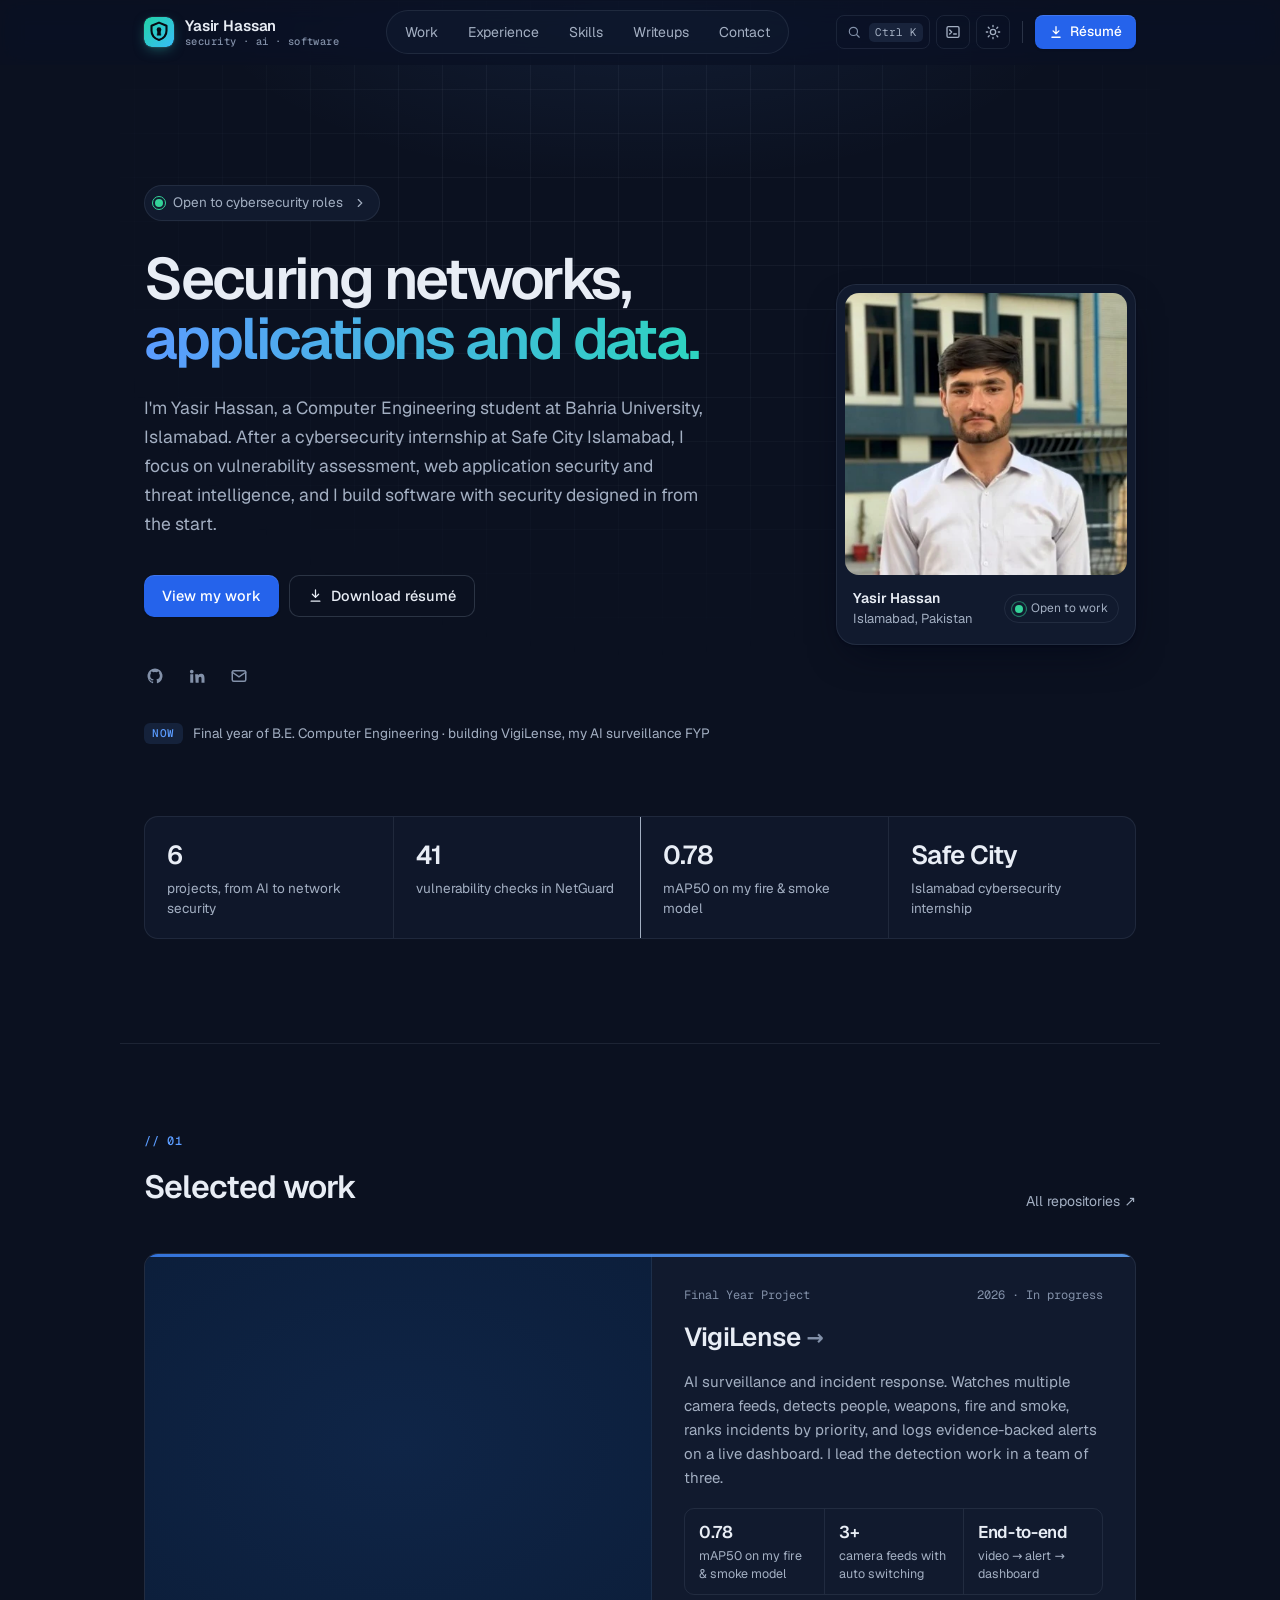
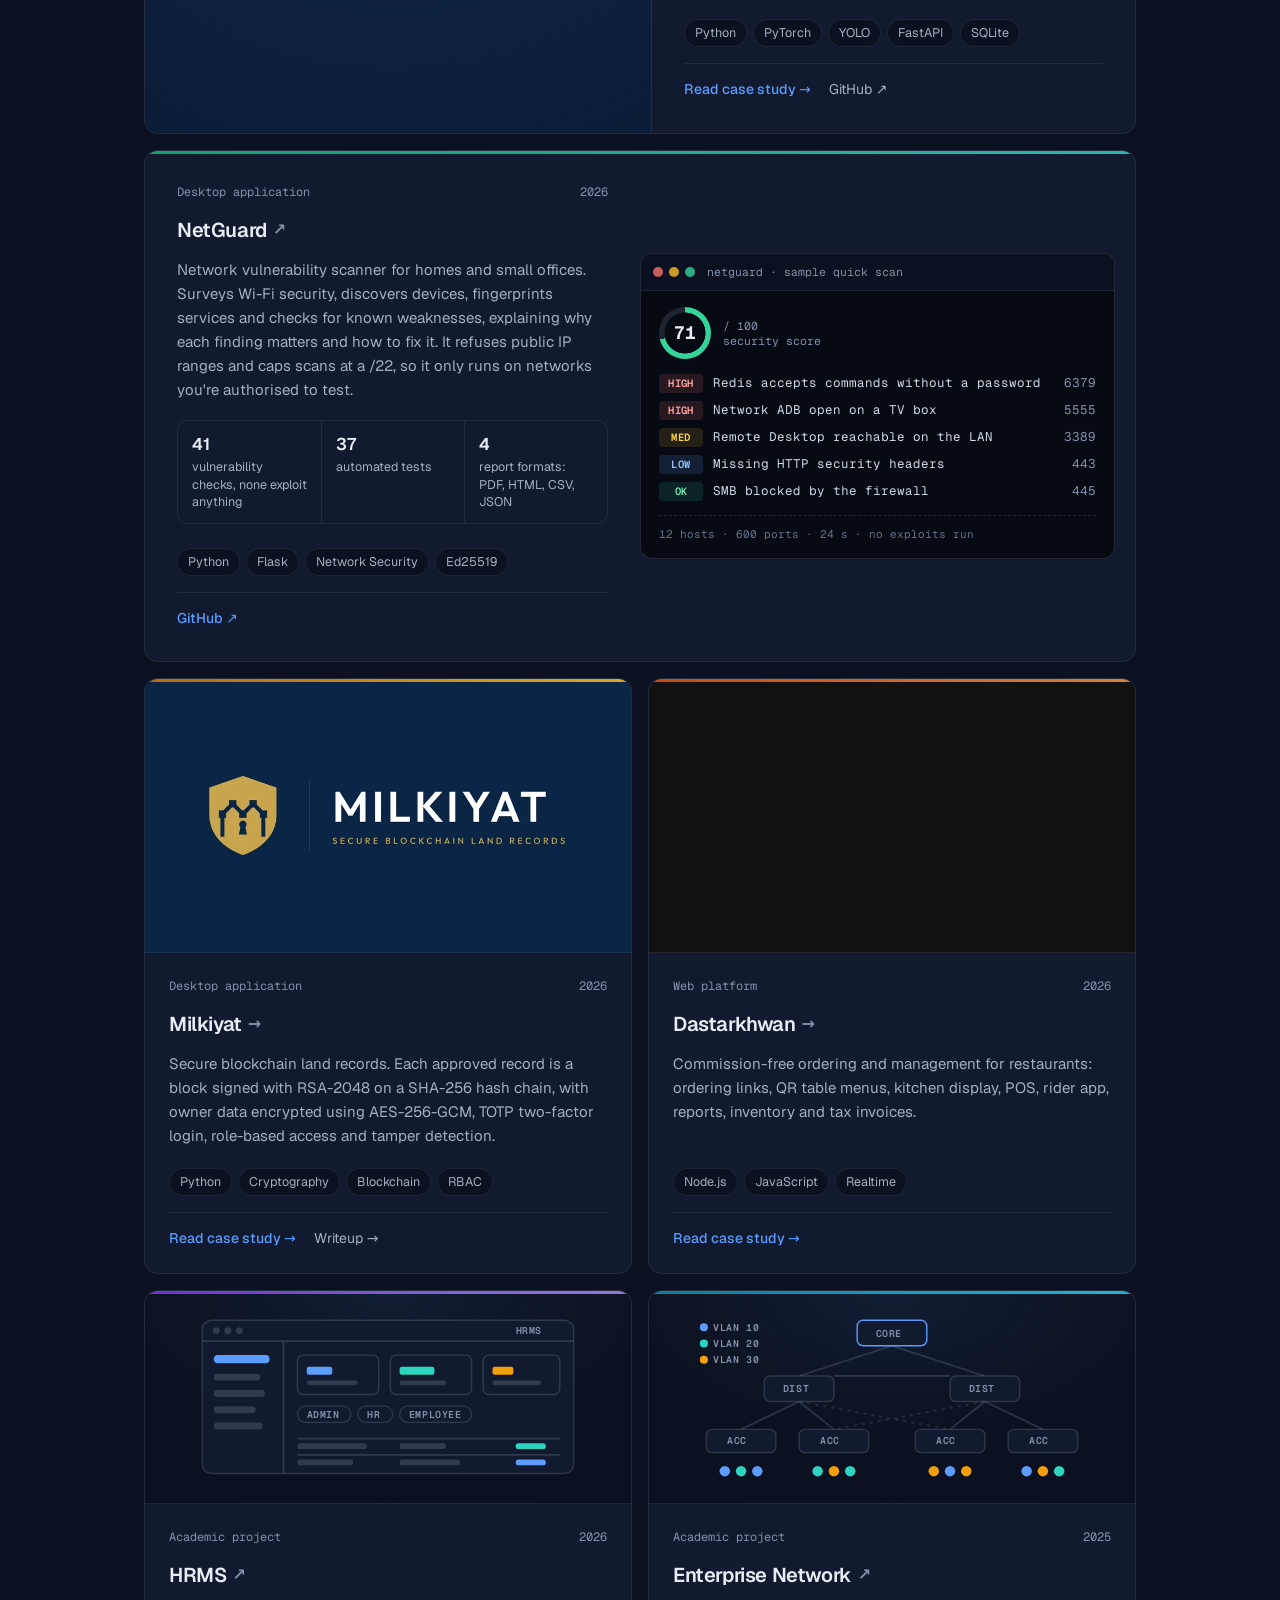
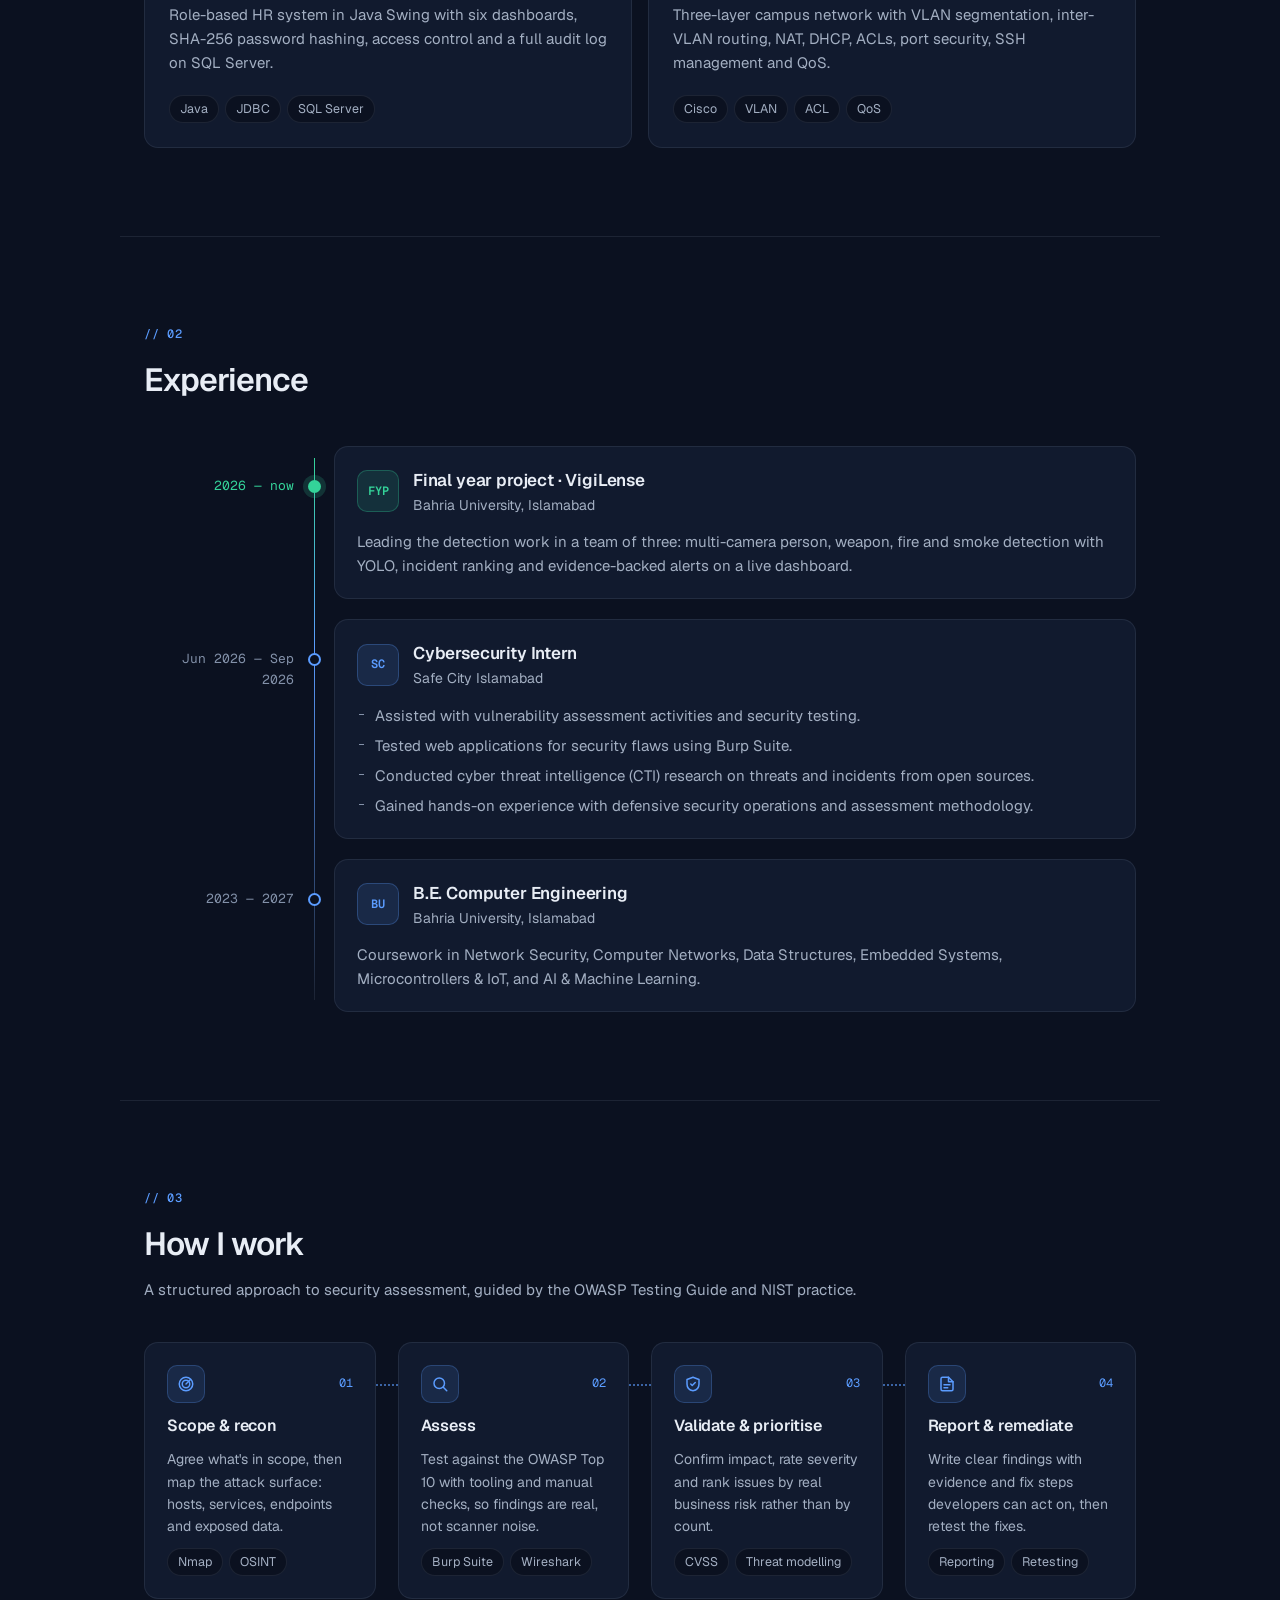
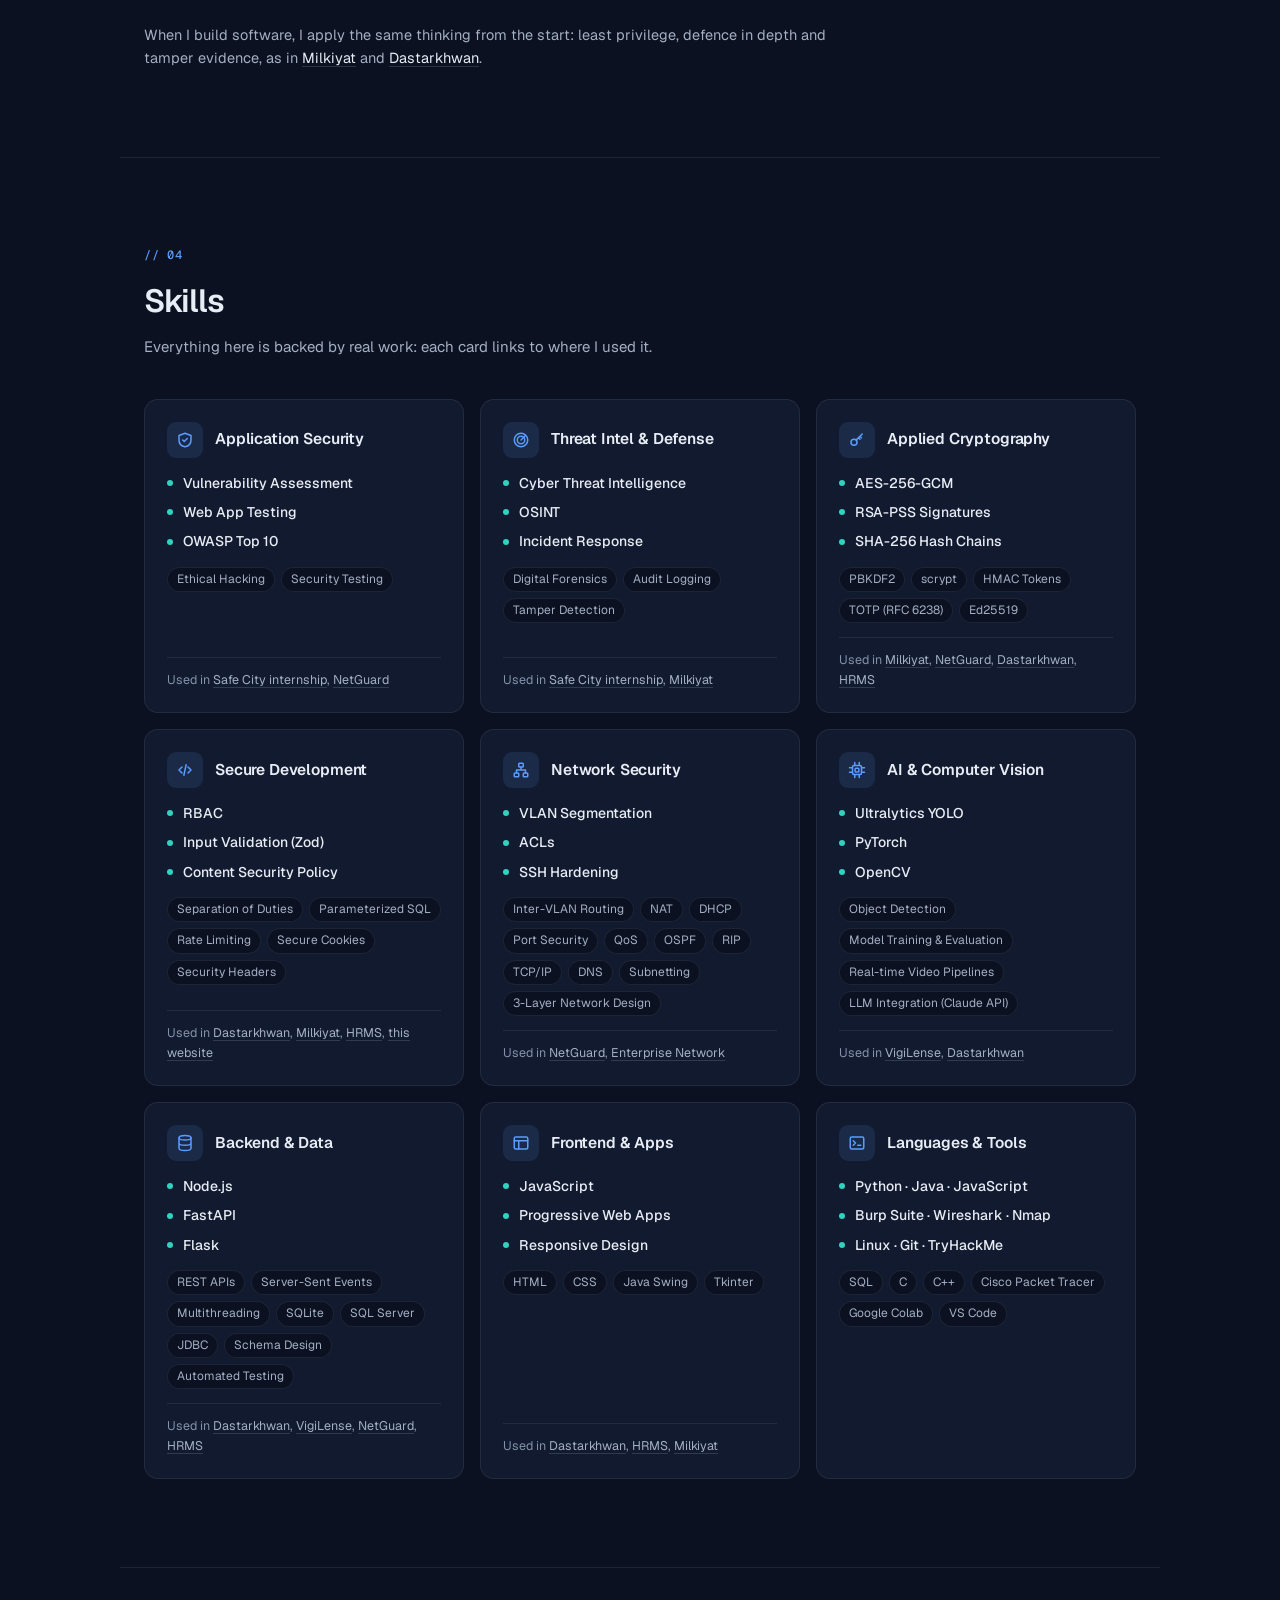
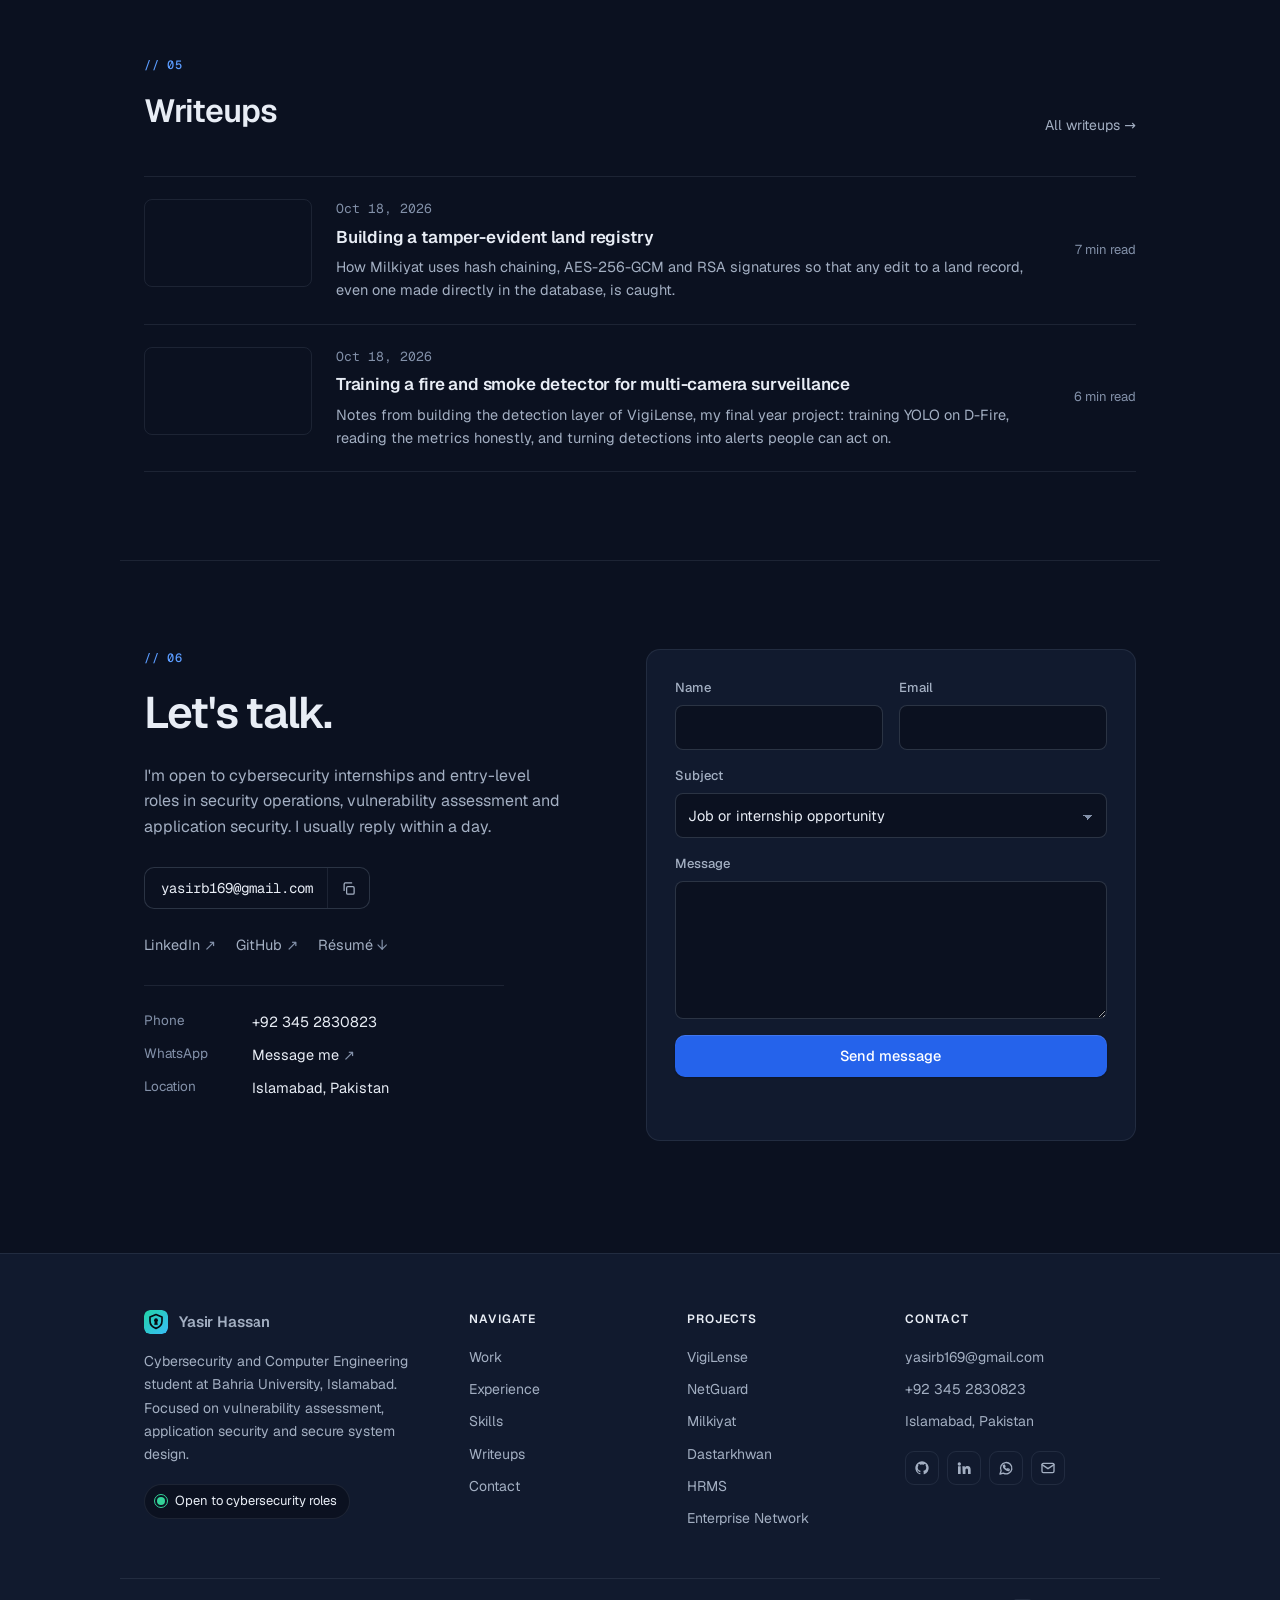
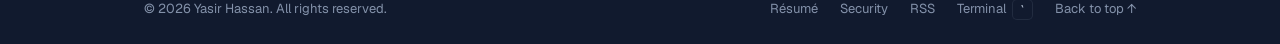
==== index.html @ d6ef5f7e "Redesign the header: brand tagline, pill navigation, grouped actions Two-line brand with a security " ====
<!doctype html>
<html lang="en">
<head>
<meta charset="utf-8">
<meta name="viewport" content="width=device-width, initial-scale=1">
<meta http-equiv="Content-Security-Policy" content="default-src 'self'; script-src 'self' https://gc.zgo.at; style-src 'self'; font-src 'self'; img-src 'self' data: https://*.goatcounter.com; connect-src 'self' https://formspree.io https://*.goatcounter.com; base-uri 'self'; form-action 'self' https://formspree.io; object-src 'none'">
<meta name="referrer" content="strict-origin-when-cross-origin">
<title>Yasir Hassan · Cybersecurity</title>
<meta name="description" content="Yasir Hassan, Computer Engineering student at Bahria University and former Cybersecurity Intern at Safe City Islamabad. Vulnerability assessment, web application security, threat intelligence and network security.">
<meta name="author" content="Yasir Hassan">
<meta name="theme-color" content="#0b1120">
<meta name="color-scheme" content="dark light">
<link rel="canonical" href="https://yasirhassan.tech/">
<meta property="og:type" content="website">
<meta property="og:url" content="https://yasirhassan.tech/">
<meta property="og:site_name" content="Yasir Hassan">
<meta property="og:title" content="Yasir Hassan · Cybersecurity">
<meta property="og:description" content="Computer Engineering student and former Cybersecurity Intern at Safe City Islamabad. Vulnerability assessment, web app security, threat intelligence and network security.">
<meta property="og:image" content="https://yasirhassan.tech/assets/og-image.png">
<meta property="og:image:width" content="1200">
<meta property="og:image:height" content="630">
<meta property="og:image:alt" content="Yasir Hassan, cybersecurity portfolio">
<meta name="twitter:card" content="summary_large_image">
<meta name="twitter:image" content="https://yasirhassan.tech/assets/og-image.png">
<link rel="icon" href="assets/favicon.svg" type="image/svg+xml">
<link rel="icon" href="assets/favicon-48.png" sizes="48x48" type="image/png">
<link rel="apple-touch-icon" href="assets/apple-touch-icon.png">
<link rel="manifest" href="site.webmanifest">
<script src="js/theme.js"></script>
<script src="js/analytics.js" defer></script>
<link rel="alternate" type="application/rss+xml" title="Yasir Hassan · Writeups" href="writeups/feed.xml">
<script type="application/ld+json">
{
  "@context": "https://schema.org",
  "@type": "Person",
  "name": "Yasir Hassan",
  "url": "https://yasirhassan.tech/",
  "image": "https://yasirhassan.tech/assets/yasir-hassan.jpg",
  "jobTitle": "Cybersecurity Student",
  "alumniOf": { "@type": "CollegeOrUniversity", "name": "Bahria University Islamabad" },
  "address": { "@type": "PostalAddress", "addressLocality": "Islamabad", "addressCountry": "PK" },
  "email": "mailto:yasirb169@gmail.com",
  "telephone": "+92-345-2830823",
  "sameAs": ["https://github.com/yasirhassan-sec", "https://www.linkedin.com/in/yasir-hassan-"],
  "knowsAbout": ["Vulnerability Assessment", "Web Application Security", "Cyber Threat Intelligence", "Network Security"]
}
</script>
<link rel="preload" href="assets/fonts/geist-latin.woff2" as="font" type="font/woff2" crossorigin>
<link rel="stylesheet" href="css/fonts.css">
<link rel="preload" href="assets/yasir-hassan.webp" as="image" type="image/webp" fetchpriority="high">
<link rel="stylesheet" href="css/style.css?v=20261021e">
<link rel="stylesheet" href="css/post.css?v=20261021e">
</head>
<body>
<a class="skip" href="#main">Skip to content</a>

<header class="header">
  <nav class="container nav" aria-label="Main">
    <a href="#main" class="brand" aria-label="Yasir Hassan, home">
      <img src="assets/favicon.svg" alt="" width="24" height="24">
      <span class="brand-text"><span class="brand-name">Yasir Hassan</span><span class="brand-tag">security · ai · software</span></span>
    </a>
    <div class="nav-links" id="navLinks">
      <a href="#work">Work</a>
      <a href="#experience">Experience</a>
      <a href="#skills">Skills</a>
      <a href="#writeups">Writeups</a>
      <a href="#contact">Contact</a>
    </div>
    <div class="nav-actions">
      <button class="kbd-btn" data-open-palette>
        <span class="sr-only">Search or open command menu</span>
        <svg width="14" height="14" viewBox="0 0 24 24" fill="none" stroke="currentColor" stroke-width="2" stroke-linecap="round"><circle cx="11" cy="11" r="7"/><path d="m21 21-4.3-4.3"/></svg>
        <kbd id="kbdHint">Ctrl K</kbd>
      </button>
      <button class="icon-btn" data-open-terminal aria-label="Open terminal" title="Terminal (`)">
        <svg width="16" height="16" viewBox="0 0 24 24" fill="none" stroke="currentColor" stroke-width="2" stroke-linecap="round" stroke-linejoin="round"><rect x="3" y="4" width="18" height="16" rx="2"/><path d="m7 9 3 3-3 3M13 15h4"/></svg>
      </button>
      <button class="icon-btn" id="themeBtn" aria-label="Toggle theme">
        <svg class="i-sun" width="16" height="16" viewBox="0 0 24 24" fill="none" stroke="currentColor" stroke-width="2" stroke-linecap="round"><circle cx="12" cy="12" r="4"/><path d="M12 2v2M12 20v2M4.9 4.9l1.4 1.4M17.7 17.7l1.4 1.4M2 12h2M20 12h2M4.9 19.1l1.4-1.4M17.7 6.3l1.4-1.4"/></svg>
        <svg class="i-moon" width="16" height="16" viewBox="0 0 24 24" fill="none" stroke="currentColor" stroke-width="2" stroke-linecap="round"><path d="M21 12.8A9 9 0 1 1 11.2 3a7 7 0 0 0 9.8 9.8z"/></svg>
      </button>
      <span class="nav-divider hide-sm" aria-hidden="true"></span>
      <a class="btn btn-sm btn-light hide-sm" href="assets/Yasir_Hassan_Resume.pdf" id="resumeLink" download><svg width="14" height="14" viewBox="0 0 24 24" fill="none" stroke="currentColor" stroke-width="2.2" stroke-linecap="round" stroke-linejoin="round" aria-hidden="true"><path d="M12 3v12m-5-5 5 5 5-5M5 21h14"/></svg>Résumé</a>
      <button class="icon-btn menu-btn" id="menuBtn" aria-label="Open menu" aria-expanded="false" aria-controls="navLinks">
        <svg width="16" height="16" viewBox="0 0 24 24" fill="none" stroke="currentColor" stroke-width="2" stroke-linecap="round"><path d="M4 7h16M4 12h16M4 17h16"/></svg>
      </button>
    </div>
  </nav>
</header>

<main id="main">

  <!-- Hero -->
  <section class="hero container">
   <div class="hero-grid">
    <div class="hero-text">
    <a class="pill" href="#contact">
      <span class="pulse" aria-hidden="true"></span>
      Open to cybersecurity roles
      <svg width="14" height="14" viewBox="0 0 24 24" fill="none" stroke="currentColor" stroke-width="2" stroke-linecap="round"><path d="m9 18 6-6-6-6"/></svg>
    </a>
    <h1>Securing networks,<br><span class="dim">applications and data.</span></h1>
    <p class="hero-sub">I'm Yasir Hassan, a Computer Engineering student at Bahria University, Islamabad. After a cybersecurity internship at Safe City Islamabad, I focus on vulnerability assessment, web application security and threat intelligence, and I build software with security designed in from the start.</p>
    <div class="hero-cta">
      <a href="#work" class="btn btn-light">View my work</a>
      <a href="assets/Yasir_Hassan_Resume.pdf" class="btn btn-outline" download>
        <svg width="15" height="15" viewBox="0 0 24 24" fill="none" stroke="currentColor" stroke-width="2" stroke-linecap="round" stroke-linejoin="round"><path d="M12 3v12m-5-5 5 5 5-5M5 21h14"/></svg>
        Download résumé
      </a>
    </div>
    <ul class="socials" aria-label="Profiles">
      <li><a href="https://github.com/yasirhassan-sec" target="_blank" rel="noopener" aria-label="GitHub"><svg width="18" height="18" viewBox="0 0 24 24" fill="currentColor"><path d="M12 2a10 10 0 0 0-3.2 19.5c.5.1.7-.2.7-.5v-1.7c-2.8.6-3.4-1.3-3.4-1.3-.5-1.2-1.1-1.5-1.1-1.5-.9-.6.1-.6.1-.6 1 .1 1.5 1 1.5 1 .9 1.6 2.4 1.1 3 .9.1-.7.4-1.1.6-1.4-2.2-.3-4.6-1.1-4.6-5 0-1.1.4-2 1-2.7-.1-.3-.4-1.3.1-2.7 0 0 .8-.3 2.8 1a9.6 9.6 0 0 1 5 0c1.9-1.3 2.8-1 2.8-1 .5 1.4.2 2.4.1 2.7.6.7 1 1.6 1 2.7 0 3.9-2.3 4.7-4.6 5 .4.3.7.9.7 1.9V21c0 .3.2.6.7.5A10 10 0 0 0 12 2z"/></svg></a></li>
      <li><a href="https://www.linkedin.com/in/yasir-hassan-" target="_blank" rel="noopener" aria-label="LinkedIn"><svg width="18" height="18" viewBox="0 0 24 24" fill="currentColor"><path d="M4.98 3.5a2.5 2.5 0 1 1 0 5 2.5 2.5 0 0 1 0-5zM3 9.5h4V21H3zM9.5 9.5h3.8v1.6h.1c.5-1 1.8-2 3.8-2 4 0 4.8 2.6 4.8 6V21h-4v-5.2c0-1.3 0-2.9-1.8-2.9s-2 1.4-2 2.8V21h-4z"/></svg></a></li>
      <li><a href="mailto:yasirb169@gmail.com" aria-label="Email"><svg width="18" height="18" viewBox="0 0 24 24" fill="none" stroke="currentColor" stroke-width="2" stroke-linecap="round"><rect x="3" y="5" width="18" height="14" rx="2"/><path d="m3 7 9 6 9-6"/></svg></a></li>
    </ul>
    <p class="now"><span class="now-tag">Now</span>Final year of B.E. Computer Engineering · building VigiLense, my AI surveillance FYP</p>
    </div>
    <figure class="portrait">
      <picture>
        <source srcset="assets/yasir-hassan.webp" type="image/webp">
        <img src="assets/yasir-hassan.jpg" alt="Portrait of Yasir Hassan" width="400" height="400" fetchpriority="high">
      </picture>
      <figcaption>
        <span><b>Yasir Hassan</b>Islamabad, Pakistan</span>
        <span class="open"><span class="pulse" aria-hidden="true"></span>Open to work</span>
      </figcaption>
    </figure>
   </div>
    <ul class="highlights" aria-label="Highlights">
      <li><b>6</b>projects, from AI to network security</li>
      <li><b>41</b>vulnerability checks in NetGuard</li>
      <li><b>0.78</b>mAP50 on my fire &amp; smoke model</li>
      <li><b>Safe City</b>Islamabad cybersecurity internship</li>
    </ul>
  </section>

  <!-- Work -->
  <section id="work" class="section container">
    <div class="section-head">
      <h2>Selected work</h2>
      <a class="text-link" href="https://github.com/yasirhassan-sec" target="_blank" rel="noopener">All repositories ↗</a>
    </div>

    <div class="work-grid">
      <article class="card card-feature acc-vigilense">
        <a class="card-media media-navy" href="projects/vigilense/" tabindex="-1" aria-hidden="true">
          <img src="assets/vigilense-logo-dark-1200.webp" alt="" width="1200" height="330" loading="lazy" decoding="async">
        </a>
        <div class="card-body">
          <div class="card-meta"><span>Final Year Project</span><span>2026 · In progress</span></div>
          <h3><a href="projects/vigilense/">VigiLense <span class="arrow">→</span></a></h3>
          <p>AI surveillance and incident response. Watches multiple camera feeds, detects people, weapons, fire and smoke, ranks incidents by priority, and logs evidence-backed alerts on a live dashboard. I lead the detection work in a team of three.</p>
          <ul class="facts">
            <li><b>0.78</b> mAP50 on my fire &amp; smoke model</li>
            <li><b>3+</b> camera feeds with auto switching</li>
            <li><b>End-to-end</b> video → alert → dashboard</li>
          </ul>
          <ul class="tags"><li>Python</li><li>PyTorch</li><li>YOLO</li><li>FastAPI</li><li>SQLite</li></ul>
          <div class="card-links"><a href="projects/vigilense/">Read case study →</a><a href="https://github.com/yasirhassan-sec/vigilense" target="_blank" rel="noopener">GitHub ↗</a></div>
        </div>
      </article>

      <article class="card card-wide card-split acc-netguard">
        <div class="card-body">
          <div class="card-meta"><span>Desktop application</span><span>2026</span></div>
          <h3><a href="https://github.com/yasirhassan-sec/netguard" target="_blank" rel="noopener">NetGuard <span class="arrow">↗</span></a></h3>
          <p>Network vulnerability scanner for homes and small offices. Surveys Wi-Fi security, discovers devices, fingerprints services and checks for known weaknesses, explaining why each finding matters and how to fix it. It refuses public IP ranges and caps scans at a /22, so it only runs on networks you're authorised to test.</p>
          <ul class="facts">
            <li><b>41</b> vulnerability checks, none exploit anything</li>
            <li><b>37</b> automated tests</li>
            <li><b>4</b> report formats: PDF, HTML, CSV, JSON</li>
          </ul>
          <ul class="tags"><li>Python</li><li>Flask</li><li>Network Security</li><li>Ed25519</li></ul>
          <div class="card-links"><a href="https://github.com/yasirhassan-sec/netguard" target="_blank" rel="noopener">GitHub ↗</a></div>
        </div>
        <div class="scan" aria-hidden="true">
          <div class="scan-bar"><span class="term-dots"><i></i><i></i><i></i></span><span>netguard · sample quick scan</span></div>
          <div class="scan-body">
            <div class="scan-score"><b>71</b><span>/ 100<br>security score</span></div>
            <ul class="scan-list">
              <li><span class="sev sev-high">High</span>Redis accepts commands without a password<code>6379</code></li>
              <li><span class="sev sev-high">High</span>Network ADB open on a TV box<code>5555</code></li>
              <li><span class="sev sev-med">Med</span>Remote Desktop reachable on the LAN<code>3389</code></li>
              <li><span class="sev sev-low">Low</span>Missing HTTP security headers<code>443</code></li>
              <li><span class="sev sev-ok">OK</span>SMB blocked by the firewall<code>445</code></li>
            </ul>
            <div class="scan-foot">12 hosts · 600 ports · 24 s · no exploits run</div>
          </div>
        </div>
      </article>

      <article class="card acc-milkiyat">
        <a class="card-media media-milkiyat" href="projects/milkiyat/" tabindex="-1" aria-hidden="true">
          <img src="assets/milkiyat-logo.webp" srcset="assets/milkiyat-logo-720.webp 720w, assets/milkiyat-logo.webp 1400w" sizes="(max-width: 720px) 90vw, 420px" alt="" width="1400" height="374" loading="lazy" decoding="async">
        </a>
        <div class="card-body">
          <div class="card-meta"><span>Desktop application</span><span>2026</span></div>
          <h3><a href="projects/milkiyat/">Milkiyat <span class="arrow">→</span></a></h3>
          <p>Secure blockchain land records. Each approved record is a block signed with RSA-2048 on a SHA-256 hash chain, with owner data encrypted using AES-256-GCM, TOTP two-factor login, role-based access and tamper detection.</p>
          <ul class="tags"><li>Python</li><li>Cryptography</li><li>Blockchain</li><li>RBAC</li></ul>
          <div class="card-links"><a href="projects/milkiyat/">Read case study →</a><a href="writeups/tamper-evident-land-registry/">Writeup →</a></div>
        </div>
      </article>

      <article class="card acc-dastarkhwan">
        <a class="card-media media-shot" href="projects/dastarkhwan/" tabindex="-1" aria-hidden="true">
          <img src="assets/dastarkhwan-dashboard.webp" srcset="assets/dastarkhwan-dashboard-720.webp 720w, assets/dastarkhwan-dashboard.webp 1400w" sizes="(max-width: 720px) 100vw, 500px" alt="" width="1400" height="875" loading="lazy" decoding="async">
        </a>
        <div class="card-body">
          <div class="card-meta"><span>Web platform</span><span>2026</span></div>
          <h3><a href="projects/dastarkhwan/">Dastarkhwan <span class="arrow">→</span></a></h3>
          <p>Commission-free ordering and management for restaurants: ordering links, QR table menus, kitchen display, POS, rider app, reports, inventory and tax invoices.</p>
          <ul class="tags"><li>Node.js</li><li>JavaScript</li><li>Realtime</li></ul>
          <div class="card-links"><a href="projects/dastarkhwan/">Read case study →</a></div>
        </div>
      </article>

      <article class="card card-compact acc-hrms">
        <div class="card-media media-diagram" aria-hidden="true">
          <svg viewBox="0 0 360 160">
            <rect class="dg-node" x="20" y="14" width="320" height="132" rx="8"/>
            <path class="dg-line" d="M20 32h320M90 32v114"/>
            <circle class="dg-dot" cx="32" cy="23" r="3"/><circle class="dg-dot" cx="42" cy="23" r="3"/><circle class="dg-dot" cx="52" cy="23" r="3"/>
            <text class="dg-text" x="290" y="26">HRMS</text>
            <rect class="dg-a" x="30" y="44" width="48" height="7" rx="3.5"/>
            <rect class="dg-bar" x="30" y="60" width="40" height="6" rx="3"/><rect class="dg-bar" x="30" y="74" width="44" height="6" rx="3"/>
            <rect class="dg-bar" x="30" y="88" width="36" height="6" rx="3"/><rect class="dg-bar" x="30" y="102" width="42" height="6" rx="3"/>
            <rect class="dg-node" x="102" y="44" width="70" height="34" rx="5"/><rect class="dg-node" x="182" y="44" width="70" height="34" rx="5"/><rect class="dg-node" x="262" y="44" width="66" height="34" rx="5"/>
            <rect class="dg-a" x="110" y="54" width="22" height="7" rx="2"/><rect class="dg-b" x="190" y="54" width="30" height="7" rx="2"/><rect class="dg-c" x="270" y="54" width="18" height="7" rx="2"/>
            <rect class="dg-bar" x="110" y="66" width="44" height="4" rx="2"/><rect class="dg-bar" x="190" y="66" width="40" height="4" rx="2"/><rect class="dg-bar" x="270" y="66" width="42" height="4" rx="2"/>
            <rect class="dg-pill" x="102" y="88" width="46" height="14" rx="7"/><text class="dg-text" x="110" y="98">ADMIN</text>
            <rect class="dg-pill" x="154" y="88" width="30" height="14" rx="7"/><text class="dg-text" x="162" y="98">HR</text>
            <rect class="dg-pill" x="190" y="88" width="62" height="14" rx="7"/><text class="dg-text" x="198" y="98">EMPLOYEE</text>
            <path class="dg-line" d="M102 116h226M102 130h226"/>
            <rect class="dg-bar" x="102" y="120" width="60" height="5" rx="2.5"/><rect class="dg-bar" x="190" y="120" width="40" height="5" rx="2.5"/><rect class="dg-b" x="290" y="120" width="26" height="5" rx="2.5"/>
            <rect class="dg-bar" x="102" y="134" width="48" height="5" rx="2.5"/><rect class="dg-bar" x="190" y="134" width="52" height="5" rx="2.5"/><rect class="dg-a" x="290" y="134" width="26" height="5" rx="2.5"/>
          </svg>
        </div>
        <div class="card-body">
          <div class="card-meta"><span>Academic project</span><span>2026</span></div>
          <h3><a href="https://github.com/yasirhassan-sec/HRMS-Java-JDBC" target="_blank" rel="noopener">HRMS <span class="arrow">↗</span></a></h3>
          <p>Role-based HR system in Java Swing with six dashboards, SHA-256 password hashing, access control and a full audit log on SQL Server.</p>
          <ul class="tags"><li>Java</li><li>JDBC</li><li>SQL Server</li></ul>
        </div>
      </article>

      <article class="card card-compact acc-network">
        <div class="card-media media-diagram" aria-hidden="true">
          <svg viewBox="0 0 360 160">
            <path class="dg-line" d="M180 36 100 62M180 36l80 26M100 84 50 108M100 84l30 24M260 84l-30 24M260 84l50 24M130 62h100"/>
            <path class="dg-line dg-dash" d="M100 84l130 24M260 84l-130 24"/>
            <rect class="dg-node dg-core" x="150" y="14" width="60" height="22" rx="5"/><text class="dg-text" x="166" y="28">CORE</text>
            <rect class="dg-node" x="70" y="62" width="60" height="22" rx="5"/><text class="dg-text" x="86" y="76">DIST</text>
            <rect class="dg-node" x="230" y="62" width="60" height="22" rx="5"/><text class="dg-text" x="246" y="76">DIST</text>
            <rect class="dg-node" x="20" y="108" width="60" height="20" rx="5"/><text class="dg-text" x="38" y="121">ACC</text>
            <rect class="dg-node" x="100" y="108" width="60" height="20" rx="5"/><text class="dg-text" x="118" y="121">ACC</text>
            <rect class="dg-node" x="200" y="108" width="60" height="20" rx="5"/><text class="dg-text" x="218" y="121">ACC</text>
            <rect class="dg-node" x="280" y="108" width="60" height="20" rx="5"/><text class="dg-text" x="298" y="121">ACC</text>
            <circle class="dg-a" cx="36" cy="144" r="4.5"/><circle class="dg-b" cx="50" cy="144" r="4.5"/><circle class="dg-a" cx="64" cy="144" r="4.5"/>
            <circle class="dg-b" cx="116" cy="144" r="4.5"/><circle class="dg-c" cx="130" cy="144" r="4.5"/><circle class="dg-b" cx="144" cy="144" r="4.5"/>
            <circle class="dg-c" cx="216" cy="144" r="4.5"/><circle class="dg-a" cx="230" cy="144" r="4.5"/><circle class="dg-c" cx="244" cy="144" r="4.5"/>
            <circle class="dg-a" cx="296" cy="144" r="4.5"/><circle class="dg-c" cx="310" cy="144" r="4.5"/><circle class="dg-b" cx="324" cy="144" r="4.5"/>
            <circle class="dg-a" cx="18" cy="20" r="3.5"/><text class="dg-text" x="26" y="23">VLAN 10</text>
            <circle class="dg-b" cx="18" cy="34" r="3.5"/><text class="dg-text" x="26" y="37">VLAN 20</text>
            <circle class="dg-c" cx="18" cy="48" r="3.5"/><text class="dg-text" x="26" y="51">VLAN 30</text>
          </svg>
        </div>
        <div class="card-body">
          <div class="card-meta"><span>Academic project</span><span>2025</span></div>
          <h3><a href="https://github.com/yasirhassan-sec/Enterprise-Network-Simulation-Cisco-Packet-Tracer-" target="_blank" rel="noopener">Enterprise Network <span class="arrow">↗</span></a></h3>
          <p>Three-layer campus network with VLAN segmentation, inter-VLAN routing, NAT, DHCP, ACLs, port security, SSH management and QoS.</p>
          <ul class="tags"><li>Cisco</li><li>VLAN</li><li>ACL</li><li>QoS</li></ul>
        </div>
      </article>
    </div>
  </section>

  <!-- Experience -->
  <section id="experience" class="section container">
    <div class="section-head"><h2>Experience</h2></div>

    <ol class="timeline">
      <li class="tl-item tl-now">
        <span class="tl-dot" aria-hidden="true"></span>
        <div class="tl-when">2026 — now</div>
        <div class="tl-card">
          <div class="tl-head"><span class="tl-badge" aria-hidden="true">FYP</span><div><h3>Final year project · VigiLense</h3><p>Bahria University, Islamabad</p></div></div>
          <p class="muted">Leading the detection work in a team of three: multi-camera person, weapon, fire and smoke detection with YOLO, incident ranking and evidence-backed alerts on a live dashboard.</p>
        </div>
      </li>
      <li class="tl-item">
        <span class="tl-dot" aria-hidden="true"></span>
        <div class="tl-when">Jun 2026 — Sep 2026</div>
        <div class="tl-card">
          <div class="tl-head"><span class="tl-badge" aria-hidden="true">SC</span><div><h3>Cybersecurity Intern</h3><p>Safe City Islamabad</p></div></div>
          <ul class="plain">
            <li>Assisted with vulnerability assessment activities and security testing.</li>
            <li>Tested web applications for security flaws using Burp Suite.</li>
            <li>Conducted cyber threat intelligence (CTI) research on threats and incidents from open sources.</li>
            <li>Gained hands-on experience with defensive security operations and assessment methodology.</li>
          </ul>
        </div>
      </li>
      <li class="tl-item">
        <span class="tl-dot" aria-hidden="true"></span>
        <div class="tl-when">2023 — 2027</div>
        <div class="tl-card">
          <div class="tl-head"><span class="tl-badge" aria-hidden="true">BU</span><div><h3>B.E. Computer Engineering</h3><p>Bahria University, Islamabad</p></div></div>
          <p class="muted">Coursework in Network Security, Computer Networks, Data Structures, Embedded Systems, Microcontrollers &amp; IoT, and AI &amp; Machine Learning.</p>
        </div>
      </li>
    </ol>
  </section>

  <!-- Approach -->
  <section id="approach" class="section container">
    <div class="section-head section-head--stack">
      <h2>How I work</h2>
      <p>A structured approach to security assessment, guided by the OWASP Testing Guide and NIST practice.</p>
    </div>
    <ol class="steps">
      <li class="step">
        <div class="step-top"><span class="step-icon" aria-hidden="true"><svg width="18" height="18" viewBox="0 0 24 24" fill="none" stroke="currentColor" stroke-width="2" stroke-linecap="round" stroke-linejoin="round"><circle cx="12" cy="12" r="9"/><circle cx="12" cy="12" r="5"/><path d="m12 12 6-6"/></svg></span><span class="step-num">01</span></div>
        <h3>Scope &amp; recon</h3>
        <p>Agree what's in scope, then map the attack surface: hosts, services, endpoints and exposed data.</p>
        <ul class="tags"><li>Nmap</li><li>OSINT</li></ul>
      </li>
      <li class="step">
        <div class="step-top"><span class="step-icon" aria-hidden="true"><svg width="18" height="18" viewBox="0 0 24 24" fill="none" stroke="currentColor" stroke-width="2" stroke-linecap="round" stroke-linejoin="round"><circle cx="11" cy="11" r="7"/><path d="m21 21-4.3-4.3"/></svg></span><span class="step-num">02</span></div>
        <h3>Assess</h3>
        <p>Test against the OWASP Top 10 with tooling and manual checks, so findings are real, not scanner noise.</p>
        <ul class="tags"><li>Burp Suite</li><li>Wireshark</li></ul>
      </li>
      <li class="step">
        <div class="step-top"><span class="step-icon" aria-hidden="true"><svg width="18" height="18" viewBox="0 0 24 24" fill="none" stroke="currentColor" stroke-width="2" stroke-linecap="round" stroke-linejoin="round"><path d="M12 3 4 6v6c0 5 3.4 8.3 8 9 4.6-.7 8-4 8-9V6z"/><path d="m9 12 2 2 4-4"/></svg></span><span class="step-num">03</span></div>
        <h3>Validate &amp; prioritise</h3>
        <p>Confirm impact, rate severity and rank issues by real business risk rather than by count.</p>
        <ul class="tags"><li>CVSS</li><li>Threat modelling</li></ul>
      </li>
      <li class="step">
        <div class="step-top"><span class="step-icon" aria-hidden="true"><svg width="18" height="18" viewBox="0 0 24 24" fill="none" stroke="currentColor" stroke-width="2" stroke-linecap="round" stroke-linejoin="round"><path d="M14 3H6a2 2 0 0 0-2 2v14a2 2 0 0 0 2 2h12a2 2 0 0 0 2-2V9z"/><path d="M14 3v6h6M8 13h8M8 17h5"/></svg></span><span class="step-num">04</span></div>
        <h3>Report &amp; remediate</h3>
        <p>Write clear findings with evidence and fix steps developers can act on, then retest the fixes.</p>
        <ul class="tags"><li>Reporting</li><li>Retesting</li></ul>
      </li>
    </ol>
    <p class="steps-note">When I build software, I apply the same thinking from the start: least privilege, defence in depth and tamper evidence, as in <a href="projects/milkiyat/">Milkiyat</a> and <a href="projects/dastarkhwan/">Dastarkhwan</a>.</p>
  </section>

  <!-- Skills -->
  <section id="skills" class="section container">
    <div class="section-head section-head--stack">
      <h2>Skills</h2>
      <p>Everything here is backed by real work: each card links to where I used it.</p>
    </div>

    <div class="skill-grid">
      <article class="skill-card">
        <div class="skill-head"><span class="skill-icon" aria-hidden="true"><svg width="18" height="18" viewBox="0 0 24 24" fill="none" stroke="currentColor" stroke-width="2" stroke-linecap="round" stroke-linejoin="round"><path d="M12 3 4 6v6c0 5 3.4 8.3 8 9 4.6-.7 8-4 8-9V6z"/><path d="m9 12 2 2 4-4"/></svg></span><h3>Application Security</h3></div>
        <ul class="skill-top"><li>Vulnerability Assessment</li><li>Web App Testing</li><li>OWASP Top 10</li></ul>
        <ul class="tags"><li>Ethical Hacking</li><li>Security Testing</li></ul>
        <p class="used">Used in <a href="#experience">Safe City internship</a>, <a href="#work">NetGuard</a></p>
      </article>
      <article class="skill-card">
        <div class="skill-head"><span class="skill-icon" aria-hidden="true"><svg width="18" height="18" viewBox="0 0 24 24" fill="none" stroke="currentColor" stroke-width="2" stroke-linecap="round" stroke-linejoin="round"><circle cx="12" cy="12" r="9"/><circle cx="12" cy="12" r="5"/><path d="m12 12 6-6"/></svg></span><h3>Threat Intel &amp; Defense</h3></div>
        <ul class="skill-top"><li>Cyber Threat Intelligence</li><li>OSINT</li><li>Incident Response</li></ul>
        <ul class="tags"><li>Digital Forensics</li><li>Audit Logging</li><li>Tamper Detection</li></ul>
        <p class="used">Used in <a href="#experience">Safe City internship</a>, <a href="#work">Milkiyat</a></p>
      </article>
      <article class="skill-card">
        <div class="skill-head"><span class="skill-icon" aria-hidden="true"><svg width="18" height="18" viewBox="0 0 24 24" fill="none" stroke="currentColor" stroke-width="2" stroke-linecap="round" stroke-linejoin="round"><circle cx="8" cy="15" r="4"/><path d="m10.8 12.2 8.2-8.2M16 7l2 2M14 9l2 2"/></svg></span><h3>Applied Cryptography</h3></div>
        <ul class="skill-top"><li>AES-256-GCM</li><li>RSA-PSS Signatures</li><li>SHA-256 Hash Chains</li></ul>
        <ul class="tags"><li>PBKDF2</li><li>scrypt</li><li>HMAC Tokens</li><li>TOTP (RFC 6238)</li><li>Ed25519</li></ul>
        <p class="used">Used in <a href="#work">Milkiyat</a>, <a href="#work">NetGuard</a>, <a href="#work">Dastarkhwan</a>, <a href="#work">HRMS</a></p>
      </article>
      <article class="skill-card">
        <div class="skill-head"><span class="skill-icon" aria-hidden="true"><svg width="18" height="18" viewBox="0 0 24 24" fill="none" stroke="currentColor" stroke-width="2" stroke-linecap="round" stroke-linejoin="round"><path d="m8 8-4 4 4 4M16 8l4 4-4 4M13.5 5l-3 14"/></svg></span><h3>Secure Development</h3></div>
        <ul class="skill-top"><li>RBAC</li><li>Input Validation (Zod)</li><li>Content Security Policy</li></ul>
        <ul class="tags"><li>Separation of Duties</li><li>Parameterized SQL</li><li>Rate Limiting</li><li>Secure Cookies</li><li>Security Headers</li></ul>
        <p class="used">Used in <a href="#work">Dastarkhwan</a>, <a href="#work">Milkiyat</a>, <a href="#work">HRMS</a>, <a href="#main">this website</a></p>
      </article>
      <article class="skill-card">
        <div class="skill-head"><span class="skill-icon" aria-hidden="true"><svg width="18" height="18" viewBox="0 0 24 24" fill="none" stroke="currentColor" stroke-width="2" stroke-linecap="round" stroke-linejoin="round"><rect x="9" y="3" width="6" height="5" rx="1"/><rect x="3" y="16" width="6" height="5" rx="1"/><rect x="15" y="16" width="6" height="5" rx="1"/><path d="M12 8v4M6 16v-4h12v4"/></svg></span><h3>Network Security</h3></div>
        <ul class="skill-top"><li>VLAN Segmentation</li><li>ACLs</li><li>SSH Hardening</li></ul>
        <ul class="tags"><li>Inter-VLAN Routing</li><li>NAT</li><li>DHCP</li><li>Port Security</li><li>QoS</li><li>OSPF</li><li>RIP</li><li>TCP/IP</li><li>DNS</li><li>Subnetting</li><li>3-Layer Network Design</li></ul>
        <p class="used">Used in <a href="#work">NetGuard</a>, <a href="#work">Enterprise Network</a></p>
      </article>
      <article class="skill-card">
        <div class="skill-head"><span class="skill-icon" aria-hidden="true"><svg width="18" height="18" viewBox="0 0 24 24" fill="none" stroke="currentColor" stroke-width="2" stroke-linecap="round" stroke-linejoin="round"><rect x="6" y="6" width="12" height="12" rx="2"/><rect x="9.5" y="9.5" width="5" height="5" rx="1"/><path d="M9 2v4M15 2v4M9 18v4M15 18v4M2 9h4M2 15h4M18 9h4M18 15h4"/></svg></span><h3>AI &amp; Computer Vision</h3></div>
        <ul class="skill-top"><li>Ultralytics YOLO</li><li>PyTorch</li><li>OpenCV</li></ul>
        <ul class="tags"><li>Object Detection</li><li>Model Training &amp; Evaluation</li><li>Real-time Video Pipelines</li><li>LLM Integration (Claude API)</li></ul>
        <p class="used">Used in <a href="#work">VigiLense</a>, <a href="#work">Dastarkhwan</a></p>
      </article>
      <article class="skill-card">
        <div class="skill-head"><span class="skill-icon" aria-hidden="true"><svg width="18" height="18" viewBox="0 0 24 24" fill="none" stroke="currentColor" stroke-width="2" stroke-linecap="round" stroke-linejoin="round"><ellipse cx="12" cy="5" rx="8" ry="3"/><path d="M4 5v14c0 1.7 3.6 3 8 3s8-1.3 8-3V5M4 12c0 1.7 3.6 3 8 3s8-1.3 8-3"/></svg></span><h3>Backend &amp; Data</h3></div>
        <ul class="skill-top"><li>Node.js</li><li>FastAPI</li><li>Flask</li></ul>
        <ul class="tags"><li>REST APIs</li><li>Server-Sent Events</li><li>Multithreading</li><li>SQLite</li><li>SQL Server</li><li>JDBC</li><li>Schema Design</li><li>Automated Testing</li></ul>
        <p class="used">Used in <a href="#work">Dastarkhwan</a>, <a href="#work">VigiLense</a>, <a href="#work">NetGuard</a>, <a href="#work">HRMS</a></p>
      </article>
      <article class="skill-card">
        <div class="skill-head"><span class="skill-icon" aria-hidden="true"><svg width="18" height="18" viewBox="0 0 24 24" fill="none" stroke="currentColor" stroke-width="2" stroke-linecap="round" stroke-linejoin="round"><rect x="3" y="4" width="18" height="16" rx="2"/><path d="M3 9h18M9 9v11"/></svg></span><h3>Frontend &amp; Apps</h3></div>
        <ul class="skill-top"><li>JavaScript</li><li>Progressive Web Apps</li><li>Responsive Design</li></ul>
        <ul class="tags"><li>HTML</li><li>CSS</li><li>Java Swing</li><li>Tkinter</li></ul>
        <p class="used">Used in <a href="#work">Dastarkhwan</a>, <a href="#work">HRMS</a>, <a href="#work">Milkiyat</a></p>
      </article>
      <article class="skill-card">
        <div class="skill-head"><span class="skill-icon" aria-hidden="true"><svg width="18" height="18" viewBox="0 0 24 24" fill="none" stroke="currentColor" stroke-width="2" stroke-linecap="round" stroke-linejoin="round"><rect x="3" y="4" width="18" height="16" rx="2"/><path d="m7 9 3 3-3 3M13 15h4"/></svg></span><h3>Languages &amp; Tools</h3></div>
        <ul class="skill-top"><li>Python · Java · JavaScript</li><li>Burp Suite · Wireshark · Nmap</li><li>Linux · Git · TryHackMe</li></ul>
        <ul class="tags"><li>SQL</li><li>C</li><li>C++</li><li>Cisco Packet Tracer</li><li>Google Colab</li><li>VS Code</li></ul>
      </article>
    </div>
  </section>

  <!-- Writeups -->
  <section id="writeups" class="section container">
    <div class="section-head">
      <h2>Writeups</h2>
      <a class="text-link" href="writeups/">All writeups →</a>
    </div>
    <div class="posts">
      <!-- writeups:start -->
  <a class="post-link" href="writeups/tamper-evident-land-registry/">
    <img class="post-thumb" src="assets/og-tamper-evident-land-registry-thumb.webp" alt="" width="400" height="210" loading="lazy" decoding="async">
    <time datetime="2026-10-18">Oct 18, 2026</time>
    <div><h3>Building a tamper-evident land registry</h3><p>How Milkiyat uses hash chaining, AES-256-GCM and RSA signatures so that any edit to a land record, even one made directly in the database, is caught.</p></div>
    <span class="read">7 min read</span>
  </a>
  <a class="post-link" href="writeups/fire-smoke-detection-yolo/">
    <img class="post-thumb" src="assets/og-fire-smoke-detection-yolo-thumb.webp" alt="" width="400" height="210" loading="lazy" decoding="async">
    <time datetime="2026-10-18">Oct 18, 2026</time>
    <div><h3>Training a fire and smoke detector for multi-camera surveillance</h3><p>Notes from building the detection layer of VigiLense, my final year project: training YOLO on D-Fire, reading the metrics honestly, and turning detections into alerts people can act on.</p></div>
    <span class="read">6 min read</span>
  </a>
      <!-- writeups:end -->
    </div>
  </section>

  <!-- Contact -->
  <section id="contact" class="section container">
    <div class="contact">
      <div class="contact-intro">
        <h2>Let's talk.</h2>
        <p>I'm open to cybersecurity internships and entry-level roles in security operations, vulnerability assessment and application security. I usually reply within a day.</p>
        <div class="email-chip">
          <a href="mailto:yasirb169@gmail.com">yasirb169@gmail.com</a>
          <button class="copy" type="button" data-copy-email aria-label="Copy email address">
            <svg width="15" height="15" viewBox="0 0 24 24" fill="none" stroke="currentColor" stroke-width="2" stroke-linecap="round"><rect x="9" y="9" width="12" height="12" rx="2"/><path d="M5 15V5a2 2 0 0 1 2-2h10"/></svg>
          </button>
        </div>
        <ul class="contact-links">
          <li><a href="https://www.linkedin.com/in/yasir-hassan-" target="_blank" rel="noopener">LinkedIn <span>↗</span></a></li>
          <li><a href="https://github.com/yasirhassan-sec" target="_blank" rel="noopener">GitHub <span>↗</span></a></li>
          <li><a href="assets/Yasir_Hassan_Resume.pdf" download>Résumé <span>↓</span></a></li>
        </ul>
        <ul class="contact-lines">
          <li><span>Phone</span><a href="tel:+923452830823">+92 345 2830823</a></li>
          <li><span>WhatsApp</span><a href="https://wa.me/923452830823" target="_blank" rel="noopener">Message me <span class="dim-arrow">↗</span></a></li>
          <li><span>Location</span>Islamabad, Pakistan</li>
        </ul>
      </div>

      <!-- Submissions go to Formspree. If data-endpoint is emptied,
           the form falls back to opening the visitor's email app. -->
      <form class="form" id="contactForm" data-endpoint="https://formspree.io/f/xyekrngb" novalidate>
        <div class="form-row">
          <div class="field">
            <label for="f-name">Name</label>
            <input id="f-name" name="name" type="text" autocomplete="name" required maxlength="100">
          </div>
          <div class="field">
            <label for="f-email">Email</label>
            <input id="f-email" name="email" type="email" autocomplete="email" required maxlength="200">
          </div>
        </div>
        <div class="field">
          <label for="f-subject">Subject</label>
          <select id="f-subject" name="subject">
            <option>Job or internship opportunity</option>
            <option>Project or collaboration</option>
            <option>Security question</option>
            <option>Something else</option>
          </select>
        </div>
        <div class="field">
          <label for="f-message">Message</label>
          <textarea id="f-message" name="message" rows="5" required maxlength="5000"></textarea>
        </div>
        <!-- Honeypot: hidden from people, bots fill it in -->
        <input class="hp" type="text" name="_gotcha" tabindex="-1" autocomplete="off" aria-hidden="true">
        <button class="btn btn-light btn-block" type="submit" id="formSubmit">Send message</button>
        <p class="form-status" id="formStatus" role="status" aria-live="polite"></p>
      </form>
    </div>
  </section>
</main>

<footer class="footer">
  <div class="container footer-top">
    <div class="footer-about">
      <a href="#main" class="brand"><img src="assets/favicon.svg" alt="" width="24" height="24"><span>Yasir Hassan</span></a>
      <p>Cybersecurity and Computer Engineering student at Bahria University, Islamabad. Focused on vulnerability assessment, application security and secure system design.</p>
      <span class="footer-status"><span class="pulse" aria-hidden="true"></span>Open to cybersecurity roles</span>
    </div>
    <nav class="footer-col" aria-label="Site">
      <h2>Navigate</h2>
      <a href="#work">Work</a>
      <a href="#experience">Experience</a>
      <a href="#skills">Skills</a>
      <a href="writeups/">Writeups</a>
      <a href="#contact">Contact</a>
    </nav>
    <nav class="footer-col" aria-label="Projects">
      <h2>Projects</h2>
      <a href="https://github.com/yasirhassan-sec/vigilense" target="_blank" rel="noopener">VigiLense</a>
      <a href="https://github.com/yasirhassan-sec/netguard" target="_blank" rel="noopener">NetGuard</a>
      <a href="#work">Milkiyat</a>
      <a href="#work">Dastarkhwan</a>
      <a href="https://github.com/yasirhassan-sec/HRMS-Java-JDBC" target="_blank" rel="noopener">HRMS</a>
      <a href="https://github.com/yasirhassan-sec/Enterprise-Network-Simulation-Cisco-Packet-Tracer-" target="_blank" rel="noopener">Enterprise Network</a>
    </nav>
    <div class="footer-col">
      <h2>Contact</h2>
      <a href="mailto:yasirb169@gmail.com">yasirb169@gmail.com</a>
      <a href="tel:+923452830823">+92 345 2830823</a>
      <span>Islamabad, Pakistan</span>
      <ul class="footer-social" aria-label="Profiles">
        <li><a href="https://github.com/yasirhassan-sec" target="_blank" rel="noopener" aria-label="GitHub"><svg width="16" height="16" viewBox="0 0 24 24" fill="currentColor" aria-hidden="true"><path d="M12 2a10 10 0 0 0-3.2 19.5c.5.1.7-.2.7-.5v-1.7c-2.8.6-3.4-1.3-3.4-1.3-.5-1.2-1.1-1.5-1.1-1.5-.9-.6.1-.6.1-.6 1 .1 1.5 1 1.5 1 .9 1.6 2.4 1.1 3 .9.1-.7.4-1.1.6-1.4-2.2-.3-4.6-1.1-4.6-5 0-1.1.4-2 1-2.7-.1-.3-.4-1.3.1-2.7 0 0 .8-.3 2.8 1a9.6 9.6 0 0 1 5 0c1.9-1.3 2.8-1 2.8-1 .5 1.4.2 2.4.1 2.7.6.7 1 1.6 1 2.7 0 3.9-2.3 4.7-4.6 5 .4.3.7.9.7 1.9V21c0 .3.2.6.7.5A10 10 0 0 0 12 2z"/></svg></a></li>
        <li><a href="https://www.linkedin.com/in/yasir-hassan-" target="_blank" rel="noopener" aria-label="LinkedIn"><svg width="16" height="16" viewBox="0 0 24 24" fill="currentColor" aria-hidden="true"><path d="M4.98 3.5a2.5 2.5 0 1 1 0 5 2.5 2.5 0 0 1 0-5zM3 9.5h4V21H3zM9.5 9.5h3.8v1.6h.1c.5-1 1.8-2 3.8-2 4 0 4.8 2.6 4.8 6V21h-4v-5.2c0-1.3 0-2.9-1.8-2.9s-2 1.4-2 2.8V21h-4z"/></svg></a></li>
        <li><a href="https://wa.me/923452830823" target="_blank" rel="noopener" aria-label="WhatsApp"><svg width="16" height="16" viewBox="0 0 24 24" fill="none" stroke="currentColor" stroke-width="2" stroke-linecap="round" stroke-linejoin="round" aria-hidden="true"><path d="M3 21l1.7-4.9A8.5 8.5 0 1 1 8 19.6z"/><path d="M9 9.5c.3 1.6 1.9 3.9 4.5 5l1.3-1.3 2 1-.5 1.6c-3.5.6-8.4-3.8-8.3-7.6L9.5 7.5l1 2z"/></svg></a></li>
        <li><a href="mailto:yasirb169@gmail.com" aria-label="Email"><svg width="16" height="16" viewBox="0 0 24 24" fill="none" stroke="currentColor" stroke-width="2" stroke-linecap="round" aria-hidden="true"><rect x="3" y="5" width="18" height="14" rx="2"/><path d="m3 7 9 6 9-6"/></svg></a></li>
      </ul>
    </div>
  </div>
  <div class="container footer-bottom">
    <span>© <span id="year">2026</span> Yasir Hassan. All rights reserved.</span>
    <nav aria-label="Legal">
      <a href="assets/Yasir_Hassan_Resume.pdf" download>Résumé</a>
      <a href=".well-known/security.txt">Security</a>
      <a href="writeups/feed.xml">RSS</a>
      <button type="button" data-open-terminal>Terminal <kbd>`</kbd></button>
      <a href="#main" class="to-top-link">Back to top ↑</a>
    </nav>
  </div>
</footer>

<!-- Command palette -->
<div class="palette" id="palette" hidden>
  <div class="palette-box" role="dialog" aria-modal="true" aria-label="Command menu">
    <div class="palette-search">
      <svg width="16" height="16" viewBox="0 0 24 24" fill="none" stroke="currentColor" stroke-width="2" stroke-linecap="round"><circle cx="11" cy="11" r="7"/><path d="m21 21-4.3-4.3"/></svg>
      <input id="paletteInput" type="text" placeholder="Search or jump to…" autocomplete="off" spellcheck="false"
             role="combobox" aria-expanded="true" aria-controls="paletteList">
      <kbd>Esc</kbd>
    </div>
    <ul class="palette-list" id="paletteList" role="listbox"></ul>
  </div>
</div>

<!-- Terminal (press `) -->
<div class="term" id="term" hidden>
  <div class="term-box" role="dialog" aria-modal="true" aria-labelledby="termTitle">
    <div class="term-bar">
      <span class="term-dots" aria-hidden="true"><i></i><i></i><i></i></span>
      <span class="term-title" id="termTitle">visitor@yasirhassan.tech: ~</span>
      <button type="button" class="term-close" id="termClose" aria-label="Close terminal">Esc</button>
    </div>
    <div class="term-body" id="termBody">
      <div id="termOut" role="log" aria-live="polite"></div>
      <form class="term-line" id="termForm">
        <span class="term-prompt" aria-hidden="true">visitor@yasirhassan.tech:~$</span>
        <input id="termInput" type="text" aria-label="Terminal command" autocomplete="off" autocapitalize="off" spellcheck="false" enterkeyhint="send">
      </form>
    </div>
  </div>
</div>

<div class="toast" id="toast" role="status" aria-live="polite"></div>

<script src="js/main.js?v=20261021e" defer></script>
<script src="js/terminal.js?v=20261021e" defer></script>
</body>
</html>
---- css/fonts.css ----
/* Self-hosted Geist and Geist Mono (SIL Open Font License), Latin subset, variable weight */
@font-face {
  font-family: "Geist";
  font-style: normal;
  font-weight: 100 900;
  font-display: swap;
  src: url("../assets/fonts/geist-latin.woff2") format("woff2");
  unicode-range: U+0000-00FF, U+0131, U+0152-0153, U+02BB-02BC, U+02C6, U+02DA, U+02DC, U+0304, U+0308, U+0329, U+2000-206F, U+20AC, U+2122, U+2191, U+2193, U+2212, U+2215, U+FEFF, U+FFFD;
}
@font-face {
  font-family: "Geist Mono";
  font-style: normal;
  font-weight: 100 900;
  font-display: swap;
  src: url("../assets/fonts/geist-mono-latin.woff2") format("woff2");
  unicode-range: U+0000-00FF, U+0131, U+0152-0153, U+02BB-02BC, U+02C6, U+02DA, U+02DC, U+0304, U+0308, U+0329, U+2000-206F, U+20AC, U+2122, U+2191, U+2193, U+2212, U+2215, U+FEFF, U+FFFD;
}
---- css/style.css ----
/* ==========================================================================
   Yasir Hassan · Portfolio
   Dark-first design system. Light theme via [data-theme="light"].
   ========================================================================== */

/* ---------- Tokens ---------- */
:root {
  --bg: #0b1120;
  --bg-elev: #111a2e;
  --bg-hover: #18233b;
  --border: rgba(148, 163, 184, .13);
  --border-strong: rgba(148, 163, 184, .24);
  --text: #e8edf5;
  --text-2: #a3afc2;
  --text-3: #8391a9;
  --accent: #5b9cff;
  --accent-2: #2dd4bf;
  --grid: rgba(148, 163, 184, .07);
  --ok: #34d399;
  --btn-bg: #2563eb;
  --btn-text: #ffffff;
  --shadow: 0 1px 2px rgba(2, 6, 23, .5), 0 16px 40px -16px rgba(2, 6, 23, .8);
  --radius: 14px;
  --font: "Geist", ui-sans-serif, system-ui, -apple-system, "Segoe UI", sans-serif;
  --mono: "Geist Mono", ui-monospace, "SFMono-Regular", Consolas, monospace;
  color-scheme: dark;
}
:root[data-theme="light"] {
  --bg: #f8fafc;
  --bg-elev: #ffffff;
  --bg-hover: #f1f5f9;
  --border: rgba(15, 23, 42, .09);
  --border-strong: rgba(15, 23, 42, .16);
  --text: #0f172a;
  --text-2: #475569;
  --text-3: #64748b;
  --accent: #2563eb;
  --accent-2: #0d9488;
  --grid: rgba(15, 23, 42, .06);
  --ok: #059669;
  --btn-bg: #1d4ed8;
  --btn-text: #ffffff;
  --shadow: 0 1px 2px rgba(15, 23, 42, .05), 0 12px 32px -16px rgba(15, 23, 42, .15);
  color-scheme: light;
}

/* ---------- Base ---------- */
*, *::before, *::after { box-sizing: border-box; margin: 0; padding: 0; }
html { scroll-behavior: smooth; -webkit-text-size-adjust: 100%; }
body {
  font-family: var(--font); background: var(--bg); color: var(--text);
  font-size: 16px; line-height: 1.6; -webkit-font-smoothing: antialiased; text-rendering: optimizeLegibility;
}
img { display: block; max-width: 100%; height: auto; }
a { color: inherit; text-decoration: none; }
button { font: inherit; color: inherit; background: none; border: 0; cursor: pointer; }
ul { list-style: none; }
::selection { background: color-mix(in srgb, var(--accent) 30%, transparent); }
:focus-visible { outline: 2px solid var(--accent); outline-offset: 2px; border-radius: 6px; }

.container { width: 100%; max-width: 1040px; margin: 0 auto; padding: 0 24px; }
.muted { color: var(--text-2); }
.skip {
  position: fixed; top: -48px; left: 16px; z-index: 300; padding: 8px 14px; border-radius: 8px;
  background: var(--btn-bg); color: var(--btn-text); font-size: 14px; font-weight: 500; transition: top .2s;
}
.skip:focus { top: 12px; }
kbd {
  font-family: var(--mono); font-size: 11px; line-height: 1; padding: 4px 6px; border-radius: 5px;
  border: 1px solid var(--border); background: var(--bg-elev); color: var(--text-2); white-space: nowrap;
}

/* ---------- Buttons ---------- */
.btn {
  display: inline-flex; align-items: center; justify-content: center; gap: 8px; height: 42px; padding: 0 18px;
  border-radius: 10px; font-size: 14.5px; font-weight: 500; white-space: nowrap;
  transition: background .15s, border-color .15s, opacity .15s;
}
.btn-sm { height: 34px; padding: 0 14px; font-size: 13.5px; border-radius: 8px; }
.btn-light { background: var(--btn-bg); color: var(--btn-text); }
.btn-light:hover { opacity: 1; filter: brightness(1.08); }
.btn-light { box-shadow: 0 1px 2px rgba(2, 6, 23, .3), inset 0 1px 0 rgba(255, 255, 255, .12); }
.btn-outline { border: 1px solid var(--border-strong); background: var(--bg); }
.btn-outline:hover { background: var(--bg-hover); }
.icon-btn {
  width: 34px; height: 34px; border-radius: 8px; display: grid; place-items: center; color: var(--text-2);
  transition: background .15s, color .15s;
}
.icon-btn:hover { background: var(--bg-hover); color: var(--text); }
.i-moon { display: none; }
:root[data-theme="light"] .i-sun { display: none; }
:root[data-theme="light"] .i-moon { display: block; }
.text-link { font-size: 14px; color: var(--text-2); transition: color .15s; }
.text-link:hover { color: var(--text); }

/* ---------- Header ---------- */
.header {
  position: sticky; top: 0; z-index: 100; border-bottom: 1px solid transparent;
  background: color-mix(in srgb, var(--bg) 75%, transparent);
  backdrop-filter: saturate(180%) blur(12px); -webkit-backdrop-filter: saturate(180%) blur(12px);
  transition: border-color .2s;
}
.header.scrolled { border-bottom-color: var(--border); }
/* Accent line that fades in once the page scrolls */
.header::after {
  content: ""; position: absolute; left: 0; right: 0; bottom: -1px; height: 1px; opacity: 0; transition: opacity .3s;
  background: linear-gradient(90deg, transparent, var(--accent) 30%, var(--accent-2) 70%, transparent);
}
.header.scrolled::after { opacity: .55; }
.nav { display: flex; align-items: center; gap: 24px; height: 64px; }
.brand { display: flex; align-items: center; gap: 11px; font-weight: 600; font-size: 15px; letter-spacing: -.01em; }
.header .brand img { width: 30px; height: 30px; border-radius: 8px; box-shadow: 0 0 0 1px rgba(255, 255, 255, .06), 0 4px 14px -4px color-mix(in srgb, var(--accent-2) 55%, transparent); }
.brand img { border-radius: 6px; }
.brand-text { display: flex; flex-direction: column; line-height: 1.15; }
.brand-name { font-size: 15px; font-weight: 600; color: var(--text); }
.brand-tag { font-family: var(--mono); font-size: 10.5px; font-weight: 500; letter-spacing: .04em; color: var(--text-3); }
.nav-links {
  display: flex; gap: 2px; margin: 0 auto; padding: 4px; border: 1px solid var(--border); border-radius: 99px;
  background: color-mix(in srgb, var(--bg-elev) 70%, transparent);
}
.nav-links a {
  padding: 6px 14px; border-radius: 99px; font-size: 14px; color: var(--text-2); transition: color .15s, background .15s;
}
.nav-links a:hover { color: var(--text); background: var(--bg-hover); }
.nav-links a.active { color: var(--text); background: var(--bg-hover); box-shadow: inset 0 0 0 1px var(--border-strong); }
.nav-actions { display: flex; align-items: center; gap: 6px; }
.nav-actions .icon-btn { border: 1px solid var(--border); }
.nav-actions .icon-btn:hover { border-color: var(--border-strong); }
.nav-divider { width: 1px; height: 22px; margin: 0 6px; background: var(--border-strong); }
.nav-actions .btn-sm { gap: 7px; }
.kbd-btn {
  display: inline-flex; align-items: center; gap: 8px; height: 34px; padding: 0 6px 0 10px; border-radius: 8px;
  border: 1px solid var(--border); color: var(--text-3); transition: border-color .15s, color .15s;
}
.kbd-btn:hover { border-color: var(--border-strong); color: var(--text); }
.kbd-btn kbd { border: 0; background: var(--bg-hover); }
.menu-btn { display: none; }

/* ---------- Hero ---------- */
.hero { padding: 120px 24px 104px; position: relative; }
.hero::before {
  content: ""; position: absolute; inset: -64px 0 auto; height: 520px; z-index: -1; pointer-events: none;
  background: radial-gradient(60% 50% at 50% 0%, color-mix(in srgb, var(--accent) 9%, transparent), transparent 70%);
}
.pill {
  display: inline-flex; align-items: center; gap: 10px; padding: 6px 12px 6px 10px; margin-bottom: 28px;
  border: 1px solid var(--border); border-radius: 99px; font-size: 13.5px; color: var(--text-2);
  background: var(--bg-elev); transition: border-color .15s, color .15s;
}
.pill:hover { border-color: var(--border-strong); color: var(--text); }
.pulse { position: relative; width: 8px; height: 8px; border-radius: 50%; background: var(--ok); }
.pulse::after {
  content: ""; position: absolute; inset: -3px; border-radius: 50%; border: 1px solid var(--ok);
  animation: pulse 2s ease-out infinite;
}
@keyframes pulse { from { transform: scale(.6); opacity: .9; } to { transform: scale(1.8); opacity: 0; } }
.hero h1 {
  font-size: clamp(38px, 6vw, 58px); line-height: 1.05; letter-spacing: -.045em; font-weight: 600; max-width: 820px;
}
.hero::after {
  content: ""; position: absolute; inset: -64px 0 0; z-index: -2; pointer-events: none;
  background-image: linear-gradient(var(--grid) 1px, transparent 1px), linear-gradient(90deg, var(--grid) 1px, transparent 1px);
  background-size: 44px 44px; background-position: center top;
  -webkit-mask-image: radial-gradient(75% 65% at 50% 15%, #000 25%, transparent 75%);
  mask-image: radial-gradient(75% 65% at 50% 15%, #000 25%, transparent 75%);
}
.hero h1 .dim {
  color: var(--text-3);
  background: linear-gradient(90deg, var(--accent), var(--accent-2)); -webkit-background-clip: text; background-clip: text;
  -webkit-text-fill-color: transparent;
}
.highlights {
  display: grid; grid-template-columns: repeat(4, 1fr); margin-top: 72px; border: 1px solid var(--border);
  border-radius: var(--radius); background: color-mix(in srgb, var(--bg-elev) 80%, transparent);
}
.highlights li { padding: 20px 22px; border-left: 1px solid var(--border); font-size: 13.5px; line-height: 1.45; color: var(--text-2); }
.highlights li:first-child { border-left: 0; }
.highlights b { display: block; margin-bottom: 4px; font-size: 26px; font-weight: 600; letter-spacing: -.03em; color: var(--text); }
.hero-sub { margin-top: 24px; max-width: 560px; font-size: 17.5px; color: var(--text-2); line-height: 1.65; }
.hero-cta { display: flex; gap: 10px; flex-wrap: wrap; margin-top: 36px; }
.socials { display: flex; gap: 4px; margin-top: 40px; margin-left: -8px; }
.socials a {
  width: 38px; height: 38px; border-radius: 9px; display: grid; place-items: center; color: var(--text-3);
  transition: color .15s, background .15s;
}
.socials a:hover { color: var(--text); background: var(--bg-hover); }

/* ---------- Sections ---------- */
.section { padding: 88px 24px; border-top: 1px solid var(--border); }
section[id] { scroll-margin-top: 64px; }
.section-head { display: flex; align-items: flex-end; justify-content: space-between; gap: 16px; margin-bottom: 40px; }
.section-head h2 { font-size: 32px; font-weight: 600; letter-spacing: -.03em; }
/* Numbered section labels: "// 01" */
main { counter-reset: section; }
main > .section { counter-increment: section; }
main > .section .section-head h2::before, main > .section .contact-intro h2::before {
  content: "// " counter(section, decimal-leading-zero);
  content: "// " counter(section, decimal-leading-zero) / "";
  display: block; margin-bottom: 10px; font-family: var(--mono); font-size: 12px; font-weight: 500;
  letter-spacing: .06em; color: var(--accent);
}

/* ---------- Work ---------- */
.work-grid { display: grid; grid-template-columns: repeat(2, 1fr); gap: 16px; }
.card {
  display: flex; flex-direction: column; border: 1px solid var(--border); border-radius: var(--radius);
  background: var(--bg-elev); overflow: hidden; transition: border-color .2s, transform .2s, box-shadow .2s;
}
.card:hover { border-color: color-mix(in srgb, var(--accent) 35%, var(--border-strong)); transform: translateY(-2px); box-shadow: var(--shadow); }
.card-feature { grid-column: 1 / -1; display: grid; grid-template-columns: 1.05fr 1fr; }
.card-wide { grid-column: 1 / -1; }
.card-split { display: grid; grid-template-columns: 1fr 1fr; }

/* Per-project accent line along the top of each card */
.card[class*="acc-"] { position: relative; }
.card[class*="acc-"]::before {
  content: ""; position: absolute; top: 0; left: 0; right: 0; height: 3px; z-index: 1;
  background: var(--card-accent); opacity: .85; transition: opacity .2s, height .2s;
}
.card[class*="acc-"]:hover::before { opacity: 1; height: 4px; }
.acc-vigilense { --card-accent: linear-gradient(90deg, #3b82f6, #60a5fa); }
.acc-netguard { --card-accent: linear-gradient(90deg, #10b981, #2dd4bf); }
.acc-milkiyat { --card-accent: linear-gradient(90deg, #d97706, #fbbf24); }
.acc-dastarkhwan { --card-accent: linear-gradient(90deg, #ea580c, #fb923c); }
.acc-hrms { --card-accent: linear-gradient(90deg, #7c3aed, #a78bfa); }
.acc-network { --card-accent: linear-gradient(90deg, #0891b2, #22d3ee); }
.card-split .card-body { padding: 32px; }

/* Sample NetGuard scan (decorative, same look in both themes) */
.scan {
  margin: 20px 20px 20px 0; border: 1px solid rgba(148, 163, 184, .2); border-radius: 12px; overflow: hidden;
  background: #060a13; color: #d1d9e6; font-family: var(--mono); font-size: 12.5px; align-self: center;
}
.scan-bar { display: flex; align-items: center; gap: 12px; padding: 9px 12px; border-bottom: 1px solid rgba(148, 163, 184, .13); background: #0b1120; color: #8391a9; font-size: 11.5px; }
.scan-body { padding: 16px 18px 14px; }
.scan-score { display: flex; align-items: center; gap: 12px; margin-bottom: 14px; color: #8391a9; font-size: 11.5px; line-height: 1.35; }
.scan-score b {
  display: grid; place-items: center; width: 52px; height: 52px; border-radius: 50%; color: #e8edf5; font-size: 18px;
  background: radial-gradient(closest-side, #060a13 78%, transparent 80% 100%), conic-gradient(#34d399 71%, rgba(148, 163, 184, .18) 0);
}
.scan-list { display: grid; gap: 7px; }
.scan-list li { display: grid; grid-template-columns: 44px 1fr auto; align-items: center; gap: 10px; }
.scan-list code { color: #8391a9; font-family: inherit; }
.sev { padding: 1px 0; border-radius: 4px; text-align: center; font-size: 10.5px; font-weight: 600; text-transform: uppercase; letter-spacing: .04em; }
.sev-high { color: #fca5a5; background: rgba(248, 113, 113, .14); }
.sev-med { color: #fcd34d; background: rgba(251, 191, 36, .12); }
.sev-low { color: #93c5fd; background: rgba(91, 156, 255, .14); }
.sev-ok { color: #6ee7b7; background: rgba(52, 211, 153, .12); }
.scan-foot { margin-top: 14px; padding-top: 10px; border-top: 1px dashed rgba(148, 163, 184, .18); color: #64748b; font-size: 11px; }
.card-media {
  display: grid; place-items: center; aspect-ratio: 16 / 9; overflow: hidden; border-bottom: 1px solid var(--border);
}
.card-feature .card-media { aspect-ratio: auto; min-height: 340px; border-bottom: 0; border-right: 1px solid var(--border); }
.card-media img { transition: transform .5s cubic-bezier(.2, .7, .2, 1); }
.card:hover .card-media img { transform: scale(1.03); }
.media-navy { background: radial-gradient(120% 90% at 50% 40%, #0f2547, #0a1a33); }
.media-navy img { width: 78%; }
.media-milkiyat { background: #0b2545; }
.media-milkiyat img { width: 82%; }
.media-shot { background: #111; align-items: start; }
.media-shot img { width: 100%; height: 100%; object-fit: cover; object-position: top left; }
.card-body { display: flex; flex-direction: column; gap: 12px; padding: 24px; flex: 1; }
.card-feature .card-body { padding: 32px; justify-content: center; }
.card-meta { display: flex; justify-content: space-between; gap: 12px; font-family: var(--mono); font-size: 12px; color: var(--text-3); }
.card h3 { font-size: 20px; font-weight: 600; letter-spacing: -.02em; }
.card-feature h3 { font-size: 26px; }
.card h3 a { display: inline-flex; align-items: center; gap: 6px; }
.card h3 .arrow { font-size: .8em; color: var(--text-3); transition: transform .2s, color .2s; }
.card h3 a:hover .arrow { transform: translate(2px, -2px); color: var(--text); }
.card p { color: var(--text-2); font-size: 15px; }
.card .tags { margin-top: auto; padding-top: 8px; }
.facts { display: grid; grid-template-columns: repeat(3, 1fr); border: 1px solid var(--border); border-radius: 10px; margin: 6px 0 4px; }
.facts li { padding: 12px 14px; font-size: 12.5px; color: var(--text-2); line-height: 1.4; border-left: 1px solid var(--border); }
.facts li:first-child { border-left: 0; }
.facts b { display: block; font-size: 17px; color: var(--text); font-weight: 600; letter-spacing: -.02em; margin-bottom: 2px; }

.tags { display: flex; flex-wrap: wrap; gap: 6px; }
.tags li {
  font-size: 12.5px; padding: 3px 10px; border-radius: 99px; border: 1px solid var(--border);
  color: var(--text-2); background: var(--bg);
}

/* ---------- Experience timeline ---------- */
.timeline { position: relative; display: grid; gap: 20px; }
.timeline::before {
  content: ""; position: absolute; left: 170px; top: 12px; bottom: 12px; width: 1px;
  background: linear-gradient(var(--ok), var(--accent) 35%, var(--border));
}
.tl-item { position: relative; display: grid; grid-template-columns: 150px 1fr; gap: 40px; }
.tl-dot {
  position: absolute; left: 164px; top: 34px; width: 13px; height: 13px; border-radius: 50%;
  background: var(--bg); border: 2px solid var(--accent);
}
.tl-now .tl-dot { border-color: var(--ok); background: var(--ok); box-shadow: 0 0 0 5px color-mix(in srgb, var(--ok) 18%, transparent); }
.tl-when { padding-top: 30px; text-align: right; font-family: var(--mono); font-size: 13px; color: var(--text-3); }
.tl-now .tl-when { color: var(--ok); }
.tl-card { padding: 20px 22px; border: 1px solid var(--border); border-radius: var(--radius); background: var(--bg-elev); transition: border-color .2s; }
.tl-card:hover { border-color: var(--border-strong); }
.tl-head { display: flex; align-items: center; gap: 14px; margin-bottom: 14px; }
.tl-badge {
  flex: none; display: grid; place-items: center; width: 42px; height: 42px; border-radius: 10px;
  font-family: var(--mono); font-size: 12px; font-weight: 600; color: var(--accent);
  background: color-mix(in srgb, var(--accent) 12%, transparent); border: 1px solid color-mix(in srgb, var(--accent) 28%, transparent);
}
.tl-now .tl-badge { color: var(--ok); background: color-mix(in srgb, var(--ok) 12%, transparent); border-color: color-mix(in srgb, var(--ok) 28%, transparent); }
.tl-head h3 { font-size: 17px; font-weight: 600; letter-spacing: -.01em; }
.tl-head p { font-size: 14px; color: var(--text-2); }
.tl-card > .muted { font-size: 15px; }
.plain { display: grid; gap: 6px; color: var(--text-2); font-size: 15px; }
.plain li { position: relative; padding-left: 18px; }
.plain li::before { content: ""; position: absolute; left: 2px; top: .7em; width: 5px; height: 1px; background: var(--text-3); }

/* ---------- Skills ---------- */
.skill-grid { display: grid; grid-template-columns: repeat(3, 1fr); gap: 16px; }
.skill-card {
  display: flex; flex-direction: column; gap: 14px; padding: 22px; border: 1px solid var(--border);
  border-radius: var(--radius); background: var(--bg-elev); transition: border-color .2s;
}
.skill-card:hover { border-color: color-mix(in srgb, var(--accent) 35%, var(--border-strong)); }
.skill-head { display: flex; align-items: center; gap: 12px; }
.skill-head h3 { font-size: 15.5px; font-weight: 600; letter-spacing: -.01em; }
.skill-icon {
  flex: none; display: grid; place-items: center; width: 36px; height: 36px; border-radius: 9px;
  color: var(--accent); background: color-mix(in srgb, var(--accent) 12%, transparent);
}
.skill-top { display: grid; gap: 7px; font-size: 14px; font-weight: 500; color: var(--text); }
.skill-top li { display: flex; align-items: center; gap: 10px; }
.skill-top li::before { content: ""; flex: none; width: 6px; height: 6px; border-radius: 50%; background: var(--accent-2); }
.skill-card .tags li { font-size: 12px; padding: 2px 9px; }
.skill-card .used { margin-top: auto; padding-top: 12px; border-top: 1px solid var(--border); font-size: 12.5px; color: var(--text-3); }
.skill-card .used a { color: var(--text-2); text-decoration: underline; text-underline-offset: 3px; text-decoration-color: var(--border-strong); }
.skill-card .used a:hover { color: var(--text); text-decoration-color: var(--text-3); }

/* ---------- Project diagrams (HRMS, Enterprise Network) ---------- */
.media-diagram {
  aspect-ratio: 16 / 7; background: radial-gradient(80% 100% at 50% 0%, color-mix(in srgb, var(--accent) 9%, transparent), transparent 70%), var(--bg);
}
.media-diagram svg { width: 86%; height: auto; transition: transform .5s cubic-bezier(.2, .7, .2, 1); }
.card:hover .media-diagram svg { transform: scale(1.03); }
.dg-line { fill: none; stroke: var(--border-strong); stroke-width: 1.5; }
.dg-dash { stroke-dasharray: 3 4; opacity: .7; }
.dg-node { fill: var(--bg-elev); stroke: var(--border-strong); stroke-width: 1.2; }
.dg-core { stroke: var(--accent); }
.dg-text { fill: var(--text-3); font-family: var(--mono); font-size: 8.5px; font-weight: 600; letter-spacing: .06em; }
.dg-bar, .dg-dot { fill: var(--border-strong); }
.dg-pill { fill: none; stroke: var(--border-strong); }
.dg-a { fill: var(--accent); }
.dg-b { fill: var(--accent-2); }
.dg-c { fill: #f59e0b; }

/* ---------- Contact ---------- */
.contact { display: grid; grid-template-columns: 1fr 1.1fr; gap: 56px; align-items: start; }
.contact-intro h2 { font-size: clamp(32px, 5vw, 44px); font-weight: 600; letter-spacing: -.04em; }
.contact-intro p { margin: 14px 0 28px; max-width: 420px; color: var(--text-2); }
.email-chip {
  display: inline-flex; align-items: center; height: 42px; border: 1px solid var(--border-strong); border-radius: 10px;
  background: var(--bg); overflow: hidden; max-width: 100%;
}
.email-chip a { padding: 0 14px 0 16px; font-family: var(--mono); font-size: 14px; overflow: hidden; text-overflow: ellipsis; }
.email-chip a:hover { text-decoration: underline; text-underline-offset: 3px; }
.copy { height: 100%; width: 42px; flex: none; display: grid; place-items: center; border-left: 1px solid var(--border); color: var(--text-2); transition: background .15s, color .15s; }
.copy:hover { background: var(--bg-hover); color: var(--text); }
.contact-links { display: flex; gap: 20px; margin-top: 24px; font-size: 14.5px; }
.contact-links a { color: var(--text-2); transition: color .15s; }
.contact-links a span { color: var(--text-3); }
.contact-links a:hover { color: var(--text); }

.form { display: grid; gap: 16px; padding: 28px; border: 1px solid var(--border); border-radius: var(--radius); background: var(--bg-elev); }
.form-row { display: grid; grid-template-columns: 1fr 1fr; gap: 16px; }
.field { display: grid; gap: 6px; }
.field label { font-size: 13px; font-weight: 500; color: var(--text-2); }
.field input, .field textarea, .field select {
  width: 100%; padding: 10px 12px; border-radius: 8px; border: 1px solid var(--border-strong); background: var(--bg);
  color: var(--text); font: inherit; font-size: 14.5px; transition: border-color .15s, box-shadow .15s;
}
.field textarea { resize: vertical; min-height: 120px; }
.field select { appearance: none; cursor: pointer;
  background-image: linear-gradient(45deg, transparent 50%, var(--text-3) 50%), linear-gradient(135deg, var(--text-3) 50%, transparent 50%);
  background-position: calc(100% - 18px) 55%, calc(100% - 13px) 55%; background-size: 5px 5px; background-repeat: no-repeat; padding-right: 36px; }
.field input:focus, .field textarea:focus, .field select:focus {
  outline: none; border-color: var(--text-3); box-shadow: 0 0 0 3px color-mix(in srgb, var(--text) 8%, transparent);
}
.field input:user-invalid, .field textarea:user-invalid { border-color: #e5484d; }
.hp { position: absolute; left: -9999px; width: 1px; height: 1px; opacity: 0; }
.btn-block { width: 100%; }
.btn[disabled] { opacity: .6; cursor: progress; }
.form-status { min-height: 1.4em; font-size: 14px; color: var(--text-2); }
.form-status.ok { color: var(--ok); }
.form-status.err { color: #e5484d; }

/* ---------- Footer ---------- */
.footer { margin-top: 24px; border-top: 1px solid var(--border); background: var(--bg-elev); font-size: 14px; color: var(--text-2); }
.footer-top { display: grid; grid-template-columns: 1.6fr 1fr 1fr 1.3fr; gap: 40px; padding-top: 56px; padding-bottom: 48px; }
.footer-about p { margin: 16px 0 18px; max-width: 320px; line-height: 1.65; }
.footer-status {
  display: inline-flex; align-items: center; gap: 10px; padding: 6px 12px; border: 1px solid var(--border);
  border-radius: 99px; font-size: 13px; color: var(--text); background: var(--bg);
}
.footer-col { display: flex; flex-direction: column; align-items: flex-start; gap: 10px; }
.footer-col h2 {
  margin-bottom: 6px; font-size: 12px; font-weight: 600; letter-spacing: .08em; text-transform: uppercase; color: var(--text);
}
.footer-col a { transition: color .15s; }
.footer-col a:hover { color: var(--text); }
.footer-social { display: flex; gap: 8px; margin-top: 8px; }
.footer-social a {
  width: 34px; height: 34px; display: grid; place-items: center; border: 1px solid var(--border); border-radius: 9px;
  color: var(--text-2); transition: color .15s, border-color .15s, background .15s;
}
.footer-social a:hover { color: var(--text); border-color: var(--border-strong); background: var(--bg-hover); }
.footer-bottom {
  display: flex; justify-content: space-between; align-items: center; gap: 16px; flex-wrap: wrap;
  padding-top: 20px; padding-bottom: 24px; border-top: 1px solid var(--border); font-size: 13px; color: var(--text-3);
}
.footer-bottom nav { display: flex; gap: 22px; flex-wrap: wrap; }
.footer-bottom a { transition: color .15s; }
.footer-bottom a:hover { color: var(--text); }

/* ---------- Command palette ---------- */
.palette {
  position: fixed; inset: 0; z-index: 200; display: flex; justify-content: center; align-items: flex-start;
  padding: 14vh 16px 16px; background: rgba(0, 0, 0, .55); backdrop-filter: blur(2px); animation: fade .12s ease;
}
.palette[hidden] { display: none; }
.palette-box {
  width: 100%; max-width: 540px; border: 1px solid var(--border-strong); border-radius: 14px; background: var(--bg-elev);
  box-shadow: 0 24px 64px -16px rgba(0, 0, 0, .7); overflow: hidden; animation: pop .14s ease;
}
.palette-search { display: flex; align-items: center; gap: 10px; padding: 14px 16px; border-bottom: 1px solid var(--border); color: var(--text-3); }
.palette-search input { flex: 1; border: 0; outline: 0; background: none; color: var(--text); font: inherit; font-size: 15px; }
.palette-search input::placeholder { color: var(--text-3); }
.palette-list { max-height: 320px; overflow-y: auto; padding: 6px; }
.p-group { padding: 10px 10px 6px; font-size: 12px; color: var(--text-3); }
.p-item { display: flex; justify-content: space-between; align-items: center; gap: 12px; padding: 9px 10px; border-radius: 8px; font-size: 14px; color: var(--text-2); cursor: pointer; }
.p-item.active { background: var(--bg-hover); color: var(--text); }
.p-item kbd { border: 0; background: none; color: var(--text-3); }
.p-empty { padding: 28px; text-align: center; font-size: 14px; color: var(--text-3); }
/* ---------- Terminal (same look in both themes) ---------- */
.term {
  position: fixed; inset: 0; z-index: 200; display: flex; justify-content: center; align-items: flex-start;
  padding: 12vh 16px 16px; background: rgba(0, 0, 0, .55); backdrop-filter: blur(2px); animation: fade .12s ease;
}
.term[hidden] { display: none; }
.term-box {
  width: 100%; max-width: 700px; border: 1px solid rgba(148, 163, 184, .24); border-radius: 12px; background: #060a13;
  color: #d1d9e6; font-family: var(--mono); font-size: 13.5px; line-height: 1.55;
  box-shadow: 0 24px 64px -16px rgba(0, 0, 0, .8); overflow: hidden; animation: pop .14s ease;
}
.term-bar { display: flex; align-items: center; gap: 12px; padding: 9px 12px; border-bottom: 1px solid rgba(148, 163, 184, .13); background: #0b1120; color: #8391a9; font-size: 12px; }
.term-dots { display: flex; gap: 6px; }
.term-dots i { width: 10px; height: 10px; border-radius: 50%; background: #f87171; opacity: .8; }
.term-dots i:nth-child(2) { background: #fbbf24; }
.term-dots i:nth-child(3) { background: #34d399; }
.term-title { flex: 1; text-align: center; overflow: hidden; text-overflow: ellipsis; white-space: nowrap; }
.term-close { padding: 2px 7px; border: 1px solid rgba(148, 163, 184, .24); border-radius: 5px; color: #8391a9; font-family: var(--mono); font-size: 11px; }
.term-close:hover { color: #e8edf5; }
.term-body { height: min(440px, 62vh); overflow-y: auto; padding: 14px 16px; cursor: text; }
.t-line { white-space: pre-wrap; overflow-wrap: anywhere; min-height: 1.55em; }
.t-cmd { color: #e8edf5; margin-top: 6px; }
.t-dim { color: #8391a9; }
.t-ok { color: #34d399; }
.t-err { color: #f87171; }
.t-acc { color: #5b9cff; }
.t-line a { color: #5b9cff; text-decoration: underline; text-underline-offset: 3px; }
.term-line { display: flex; gap: 8px; margin-top: 6px; }
.term-prompt { color: #34d399; white-space: nowrap; }
.term-line input { flex: 1; min-width: 0; border: 0; outline: 0; background: none; color: #e8edf5; font: inherit; caret-color: #34d399; }
.footer-bottom button { display: inline-flex; align-items: center; gap: 6px; font-size: inherit; color: inherit; transition: color .15s; }
.footer-bottom button:hover { color: var(--text); }
@media (max-width: 640px) {
  .term { padding: 8vh 10px 10px; }
  .term-box { font-size: 12.5px; }
  .term-prompt { display: none; }
  .term-line::before { content: "$"; color: #34d399; }
}
@keyframes fade { from { opacity: 0; } }
@keyframes pop { from { opacity: 0; transform: scale(.98); } }

/* ---------- Toast ---------- */
.toast {
  position: fixed; left: 50%; bottom: 24px; z-index: 250; padding: 10px 16px; border-radius: 10px;
  background: var(--btn-bg); color: var(--btn-text); font-size: 14px; font-weight: 500; box-shadow: var(--shadow);
  opacity: 0; transform: translate(-50%, 12px); pointer-events: none; transition: opacity .2s, transform .2s;
}
.toast.show { opacity: 1; transform: translate(-50%, 0); }

/* ---------- Responsive ---------- */
@media (max-width: 860px) {
  .footer-top { grid-template-columns: 1fr 1fr 1fr; }
  .footer-about { grid-column: 1 / -1; }
  .card-feature { grid-template-columns: 1fr; }
  .card-feature .card-media { min-height: 0; aspect-ratio: 16 / 8; border-right: 0; border-bottom: 1px solid var(--border); }
  .card-feature .card-body { padding: 24px; }
}
/* Home page nav collapses into the menu button below 900px, before the pill bar runs out of room */
@media (max-width: 900px) {
  .nav-links:not(.nav-links--static) {
    display: none; position: absolute; top: 64px; left: 0; right: 0; margin: 0; padding: 8px 12px 12px;
    flex-direction: column; background: var(--bg); border: 0; border-bottom: 1px solid var(--border); border-radius: 0;
  }
  .nav-links.open { display: flex; }
  .nav-links:not(.nav-links--static) a { padding: 12px; font-size: 15px; border-radius: 8px; }
  .nav-actions { margin-left: auto; }
  .menu-btn { display: grid; }
}
@media (max-width: 720px) {
  .container { padding: 0 16px; }
  .hero { padding: 80px 16px 72px; }
  .section { padding: 64px 16px; }
  .nav { gap: 12px; }
  .brand-tag { display: none; }
  .kbd-btn { display: none; }
  .hide-sm { display: none; }
  .work-grid { grid-template-columns: 1fr; }
  .facts { grid-template-columns: 1fr; }
  .facts li { border-left: 0; border-top: 1px solid var(--border); }
  .facts li:first-child { border-top: 0; }
  .footer-top { grid-template-columns: 1fr 1fr; gap: 32px 24px; padding-top: 44px; padding-bottom: 36px; }
  .footer-about { grid-column: 1 / -1; }
  .footer-bottom { flex-direction: column; align-items: flex-start; gap: 12px; }
  .contact { grid-template-columns: 1fr; gap: 36px; }
  .form { padding: 20px; }
  .form-row { grid-template-columns: 1fr; }
  .email-chip a { font-size: 13px; padding: 0 10px 0 12px; }
}
@media (prefers-reduced-motion: reduce) {
  html { scroll-behavior: auto; }
  .pulse::after, .palette, .palette-box, .term, .term-box { animation: none; }
  .card-media img { transition: none; }
  .card:hover { transform: none; }
  .media-diagram svg { transition: none; }
  .card:hover .media-diagram svg { transform: none; }
}
@media (max-width: 860px) {
  .skill-grid { grid-template-columns: 1fr 1fr; }
  .card-split { grid-template-columns: 1fr; }
  .card-split .card-body { padding: 24px; }
  .scan { margin: 0 20px 20px; }
}
@media (max-width: 720px) {
  .highlights { grid-template-columns: 1fr 1fr; margin-top: 48px; }
  .highlights li:nth-child(3) { border-left: 0; }
  .highlights li:nth-child(n + 3) { border-top: 1px solid var(--border); }
  .highlights b { font-size: 22px; }
  .section-head h2 { font-size: 28px; }
  .skill-grid { grid-template-columns: 1fr; }
  .timeline::before { left: 6px; }
  .tl-item { grid-template-columns: 1fr; gap: 10px; padding-left: 30px; }
  .tl-dot { left: 0; top: 3px; }
  .tl-when { padding-top: 0; text-align: left; }
  .tl-card { padding: 18px; }
}

/* ---------- Hero portrait ---------- */
.hero-grid { display: grid; grid-template-columns: 1fr 300px; gap: 56px; align-items: center; }
.portrait {
  position: relative; border: 1px solid var(--border); border-radius: 20px; padding: 8px;
  background: var(--bg-elev); box-shadow: var(--shadow);
}
.portrait img { width: 100%; aspect-ratio: 1; object-fit: cover; border-radius: 14px; }
.portrait figcaption {
  display: flex; justify-content: space-between; align-items: center; gap: 12px; padding: 12px 8px 6px; font-size: 13px; color: var(--text-2);
}
.portrait figcaption b { display: block; color: var(--text); font-weight: 600; font-size: 14px; }
.portrait .open { display: inline-flex; align-items: center; gap: 8px; padding: 4px 10px; border-radius: 99px; border: 1px solid var(--border); font-size: 12px; white-space: nowrap; }
@media (max-width: 860px) {
  .hero-grid { grid-template-columns: 1fr; gap: 0; }
  .portrait { order: -1; width: 112px; padding: 4px; border-radius: 50%; margin-bottom: 28px; }
  .portrait img { border-radius: 50%; }
  .portrait figcaption { display: none; }
}
.brand span { white-space: nowrap; }

/* ---------- Skills: provenance + section intro ---------- */
.section-head--stack { flex-direction: column; align-items: flex-start; gap: 8px; }
.section-head--stack p { color: var(--text-2); font-size: 15px; }

/* ---------- Contact lines ---------- */
.contact-lines { display: grid; gap: 10px; margin-top: 28px; padding-top: 24px; border-top: 1px solid var(--border); font-size: 14.5px; max-width: 360px; }
.contact-lines li { display: grid; grid-template-columns: 96px 1fr; gap: 12px; color: var(--text); }
.contact-lines li > span:first-child { color: var(--text-3); font-size: 13.5px; }
.contact-lines a:hover { text-decoration: underline; text-underline-offset: 3px; }
.contact-lines .dim-arrow { color: var(--text-3); }

/* ---------- Card links ---------- */
.card .tags { margin-top: auto; }
.card-links { display: flex; gap: 18px; padding-top: 14px; margin-top: 4px; border-top: 1px solid var(--border); font-size: 14px; font-weight: 500; }
.card-links a { color: var(--accent); transition: opacity .15s; }
.card-links a:hover { opacity: .8; text-decoration: underline; text-underline-offset: 3px; }
.card-links a + a { color: var(--text-2); font-weight: 400; }

/* ---------- Now line ---------- */
.now { display: flex; align-items: center; gap: 10px; margin-top: 28px; font-size: 13.5px; color: var(--text-2); }
.now-tag {
  flex: none; padding: 2px 8px; border-radius: 6px; font-family: var(--mono); font-size: 11px; font-weight: 500;
  text-transform: uppercase; letter-spacing: .06em; color: var(--accent); background: color-mix(in srgb, var(--accent) 12%, transparent);
}

/* ---------- How I work ---------- */
.steps { list-style: none; display: grid; grid-template-columns: repeat(4, 1fr); gap: 22px; counter-reset: none; }
.step-top { display: flex; align-items: center; justify-content: space-between; }
.step-icon {
  display: grid; place-items: center; width: 38px; height: 38px; border-radius: 10px; color: var(--accent);
  background: color-mix(in srgb, var(--accent) 12%, transparent); border: 1px solid color-mix(in srgb, var(--accent) 25%, transparent);
  transition: color .2s;
}
.step:hover .step-icon { color: var(--accent-2); }
/* Dotted connector from each step to the next */
.step:not(:last-child)::after {
  content: ""; position: absolute; top: 41px; right: -23px; width: 22px;
  border-top: 2px dotted color-mix(in srgb, var(--accent) 60%, transparent);
}
.step { display: flex; flex-direction: column; gap: 10px; padding: 22px; border: 1px solid var(--border); border-radius: var(--radius); background: var(--bg-elev); position: relative; }
.step-num { font-family: var(--mono); font-size: 12px; color: var(--accent); }
.step h3 { font-size: 16px; font-weight: 600; letter-spacing: -.01em; }
.step p { font-size: 14px; color: var(--text-2); line-height: 1.6; flex: 1; }
.steps-note { margin-top: 24px; font-size: 14.5px; color: var(--text-2); max-width: 720px; }
.steps-note a { color: var(--text); text-decoration: underline; text-underline-offset: 3px; text-decoration-color: var(--border-strong); }
.steps-note a:hover { text-decoration-color: var(--text-3); }
@media (max-width: 860px) {
  .steps { grid-template-columns: 1fr 1fr; }
  .step:nth-child(2)::after { display: none; }
}
@media (max-width: 720px) {
  .steps { grid-template-columns: 1fr; }
  .now { align-items: flex-start; }
  .step:not(:last-child)::after, .step:nth-child(2)::after {
    display: block; top: auto; bottom: -23px; right: auto; left: 41px; width: 0; height: 22px;
    border-top: 0; border-left: 2px dotted color-mix(in srgb, var(--accent) 60%, transparent);
  }
}

/* ---------- Interaction feedback: every button and box reacts to hover and press ---------- */
.btn, .icon-btn, .kbd-btn, .pill, .socials a, .copy, .footer-social a, .term-close, .footer-bottom button {
  transition: background .15s, color .15s, border-color .15s, box-shadow .15s, filter .15s, transform .12s;
}
.btn-light:hover { box-shadow: 0 6px 20px -6px color-mix(in srgb, var(--btn-bg) 70%, transparent); transform: translateY(-1px); }
.btn-outline:hover { border-color: color-mix(in srgb, var(--accent) 45%, var(--border-strong)); transform: translateY(-1px); }
.pill:hover { border-color: color-mix(in srgb, var(--accent) 45%, var(--border-strong)); }
.icon-btn:hover, .socials a:hover { color: var(--accent); }
.btn:active, .icon-btn:active, .kbd-btn:active, .pill:active, .socials a:active, .copy:active,
.footer-social a:active, .term-close:active, .footer-bottom button:active { transform: scale(.95); filter: brightness(.95); }

.step, .highlights li, .tl-card, .skill-card, .portrait, .contact-lines li {
  transition: border-color .2s, transform .2s, box-shadow .2s, background .2s;
}
.step:hover, .tl-card:hover, .skill-card:hover, .portrait:hover {
  border-color: color-mix(in srgb, var(--accent) 35%, var(--border-strong)); transform: translateY(-2px); box-shadow: var(--shadow);
}
.highlights li:hover { background: var(--bg-hover); }
.highlights li:first-child:hover { border-radius: var(--radius) 0 0 var(--radius); }
.highlights li:last-child:hover { border-radius: 0 var(--radius) var(--radius) 0; }
.highlights li:hover b { color: var(--accent); }
.step:hover .step-num, .skill-card:hover .skill-icon { color: var(--accent-2); }
.card:active, .step:active, .tl-card:active, .skill-card:active { transform: translateY(0) scale(.99); }
.tags li { transition: border-color .15s, color .15s; }
.tags li:hover { border-color: var(--border-strong); color: var(--text); }
.field input:hover, .field textarea:hover, .field select:hover { border-color: var(--text-3); }
@media (max-width: 720px) {
  .highlights li:hover { border-radius: 0; }
}
@media (prefers-reduced-motion: reduce) {
  .btn:hover, .btn:active, .icon-btn:active, .kbd-btn:active, .pill:active, .socials a:active, .copy:active,
  .footer-social a:active, .term-close:active, .footer-bottom button:active,
  .step:hover, .tl-card:hover, .skill-card:hover, .portrait:hover,
  .card:active, .step:active, .tl-card:active, .skill-card:active { transform: none; }
}

/* ---------- Utilities ---------- */
.sr-only { position: absolute; width: 1px; height: 1px; padding: 0; margin: -1px; overflow: hidden; clip: rect(0 0 0 0); white-space: nowrap; border: 0; }
---- css/post.css ----
/* ==========================================================================
   Writeups: listing and article typography. Loaded after style.css.
   ========================================================================== */

.page-head { padding: 96px 0 40px; }
.page-head h1 { font-size: clamp(34px, 5vw, 52px); font-weight: 600; letter-spacing: -.04em; line-height: 1.08; }
.page-head p { margin-top: 14px; max-width: 560px; color: var(--text-2); font-size: 17px; }
.crumb { display: inline-flex; gap: 8px; margin-bottom: 20px; font-size: 14px; color: var(--text-3); }
.crumb a:hover { color: var(--text); }

/* ---------- Post list (shared with the home page) ---------- */
.posts { display: grid; border-top: 1px solid var(--border); }
.post-link {
  display: grid; grid-template-columns: 140px 1fr auto; gap: 24px; align-items: baseline;
  padding: 22px 0; border-bottom: 1px solid var(--border); transition: background .15s;
}
.post-link:has(.post-thumb) {
  grid-template-columns: 168px 1fr auto; grid-template-areas: "thumb time read" "thumb body read";
  column-gap: 24px; row-gap: 4px; align-items: start;
}
.post-thumb {
  grid-area: thumb; width: 168px; height: auto; aspect-ratio: 40 / 21; border-radius: 8px;
  border: 1px solid var(--border); transition: transform .2s, border-color .2s;
}
.post-link:hover .post-thumb { transform: scale(1.03); border-color: var(--border-strong); }
.post-link:has(.post-thumb) time { grid-area: time; }
.post-link:has(.post-thumb) > div { grid-area: body; }
.post-link:has(.post-thumb) .read { grid-area: read; align-self: center; }
.post-link time { font-family: var(--mono); font-size: 13px; color: var(--text-3); }
.post-link h3 { font-size: 17px; font-weight: 600; letter-spacing: -.01em; }
.post-link p { margin-top: 4px; font-size: 14.5px; color: var(--text-2); }
.post-link .read { font-size: 13px; color: var(--text-3); white-space: nowrap; }
.post-link:hover h3 { text-decoration: underline; text-underline-offset: 4px; text-decoration-color: var(--text-3); }
.post-link:hover { background: var(--bg-hover); box-shadow: -16px 0 0 var(--bg-hover), 16px 0 0 var(--bg-hover); }
.post-link:hover .read { color: var(--accent); }
.post-link:active { opacity: .85; }

/* ---------- Article ---------- */
.article { max-width: 700px; margin: 0 auto; padding: 0 24px 96px; }
.article-head { padding: 88px 0 36px; border-bottom: 1px solid var(--border); margin-bottom: 40px; }
.article-head h1 { font-size: clamp(32px, 5vw, 46px); font-weight: 600; letter-spacing: -.04em; line-height: 1.1; }
.article-head .lede { margin-top: 16px; font-size: 18px; color: var(--text-2); }
.byline { display: flex; align-items: center; gap: 12px; margin-top: 28px; font-size: 14px; color: var(--text-2); }
.byline img { width: 36px; height: 36px; border-radius: 50%; }
.byline b { color: var(--text); font-weight: 500; }
.byline .sep { color: var(--text-3); }

.prose { font-size: 16.5px; line-height: 1.75; color: color-mix(in srgb, var(--text) 88%, var(--bg)); }
.prose > * + * { margin-top: 1.15em; }
.prose h2 { margin-top: 2.2em; font-size: 24px; font-weight: 600; letter-spacing: -.025em; line-height: 1.3; color: var(--text); }
.prose h3 { margin-top: 1.8em; font-size: 18px; font-weight: 600; color: var(--text); }
.prose a { color: var(--text); text-decoration: underline; text-underline-offset: 3px; text-decoration-color: var(--text-3); }
.prose a:hover { text-decoration-color: var(--text); }
.prose strong { color: var(--text); font-weight: 600; }
.prose ul, .prose ol { padding-left: 1.3em; }
.prose ul { list-style: disc; }
.prose ol { list-style: decimal; }
.prose li + li { margin-top: .4em; }
.prose li::marker { color: var(--text-3); }
.prose code {
  font-family: var(--mono); font-size: .86em; padding: .15em .4em; border-radius: 6px;
  background: var(--bg-hover); border: 1px solid var(--border);
}
.prose pre {
  position: relative; overflow-x: auto; padding: 18px 20px; border-radius: 12px; border: 1px solid var(--border);
  background: var(--bg-elev); font-size: 13.5px; line-height: 1.65;
}
.prose pre code { padding: 0; border: 0; background: none; font-size: inherit; }
.prose blockquote { padding: 4px 0 4px 18px; border-left: 2px solid var(--border-strong); color: var(--text-2); }
.prose table { width: 100%; border-collapse: collapse; font-size: 15px; }
.prose th, .prose td { padding: 10px 12px; border-bottom: 1px solid var(--border); text-align: left; }
.prose th { font-weight: 500; color: var(--text-2); font-size: 13.5px; }
.prose td.num { font-family: var(--mono); }
.prose figure figcaption { margin-top: 8px; font-size: 13.5px; color: var(--text-3); text-align: center; }
.callout { padding: 16px 18px; border: 1px solid var(--border); border-radius: 12px; background: var(--bg-elev); font-size: 15px; }

.copy-code {
  position: absolute; top: 10px; right: 10px; padding: 4px 8px; border-radius: 6px; border: 1px solid var(--border);
  background: var(--bg); color: var(--text-3); font-family: var(--mono); font-size: 11.5px; opacity: 0; transition: opacity .15s, color .15s;
}
.prose pre:hover .copy-code, .copy-code:focus-visible { opacity: 1; }
.copy-code:hover { color: var(--text); }

.article-foot { margin-top: 64px; padding-top: 28px; border-top: 1px solid var(--border); display: flex; justify-content: space-between; gap: 16px; flex-wrap: wrap; font-size: 14.5px; }
.article-foot a { color: var(--text-2); }
.article-foot a:hover { color: var(--text); }

@media (max-width: 720px) {
  .page-head { padding: 64px 0 28px; }
  .post-link, .post-link:has(.post-thumb) { grid-template-columns: 1fr; grid-template-areas: "thumb" "time" "body"; gap: 6px; }
  .post-thumb { width: 100%; margin-bottom: 6px; }
  .post-link .read { display: none; }
  .article { padding: 0 16px 72px; }
  .article-head { padding: 56px 0 28px; }
  .prose { font-size: 16px; }
}

/* Sub-page header: links stay visible on phones (no menu button there) */
@media (max-width: 720px) {
  .nav-links--static {
    display: flex; position: static; flex-direction: row; margin: 0 0 0 auto; padding: 0; border: 0; background: none;
  }
  .nav-links--static a { border-radius: 99px; }
  .nav-links--static a { padding: 6px 8px; font-size: 14px; }
  .nav-links--static + .nav-actions { margin-left: 0; }
  .nav--sub .brand span { display: none; }
}
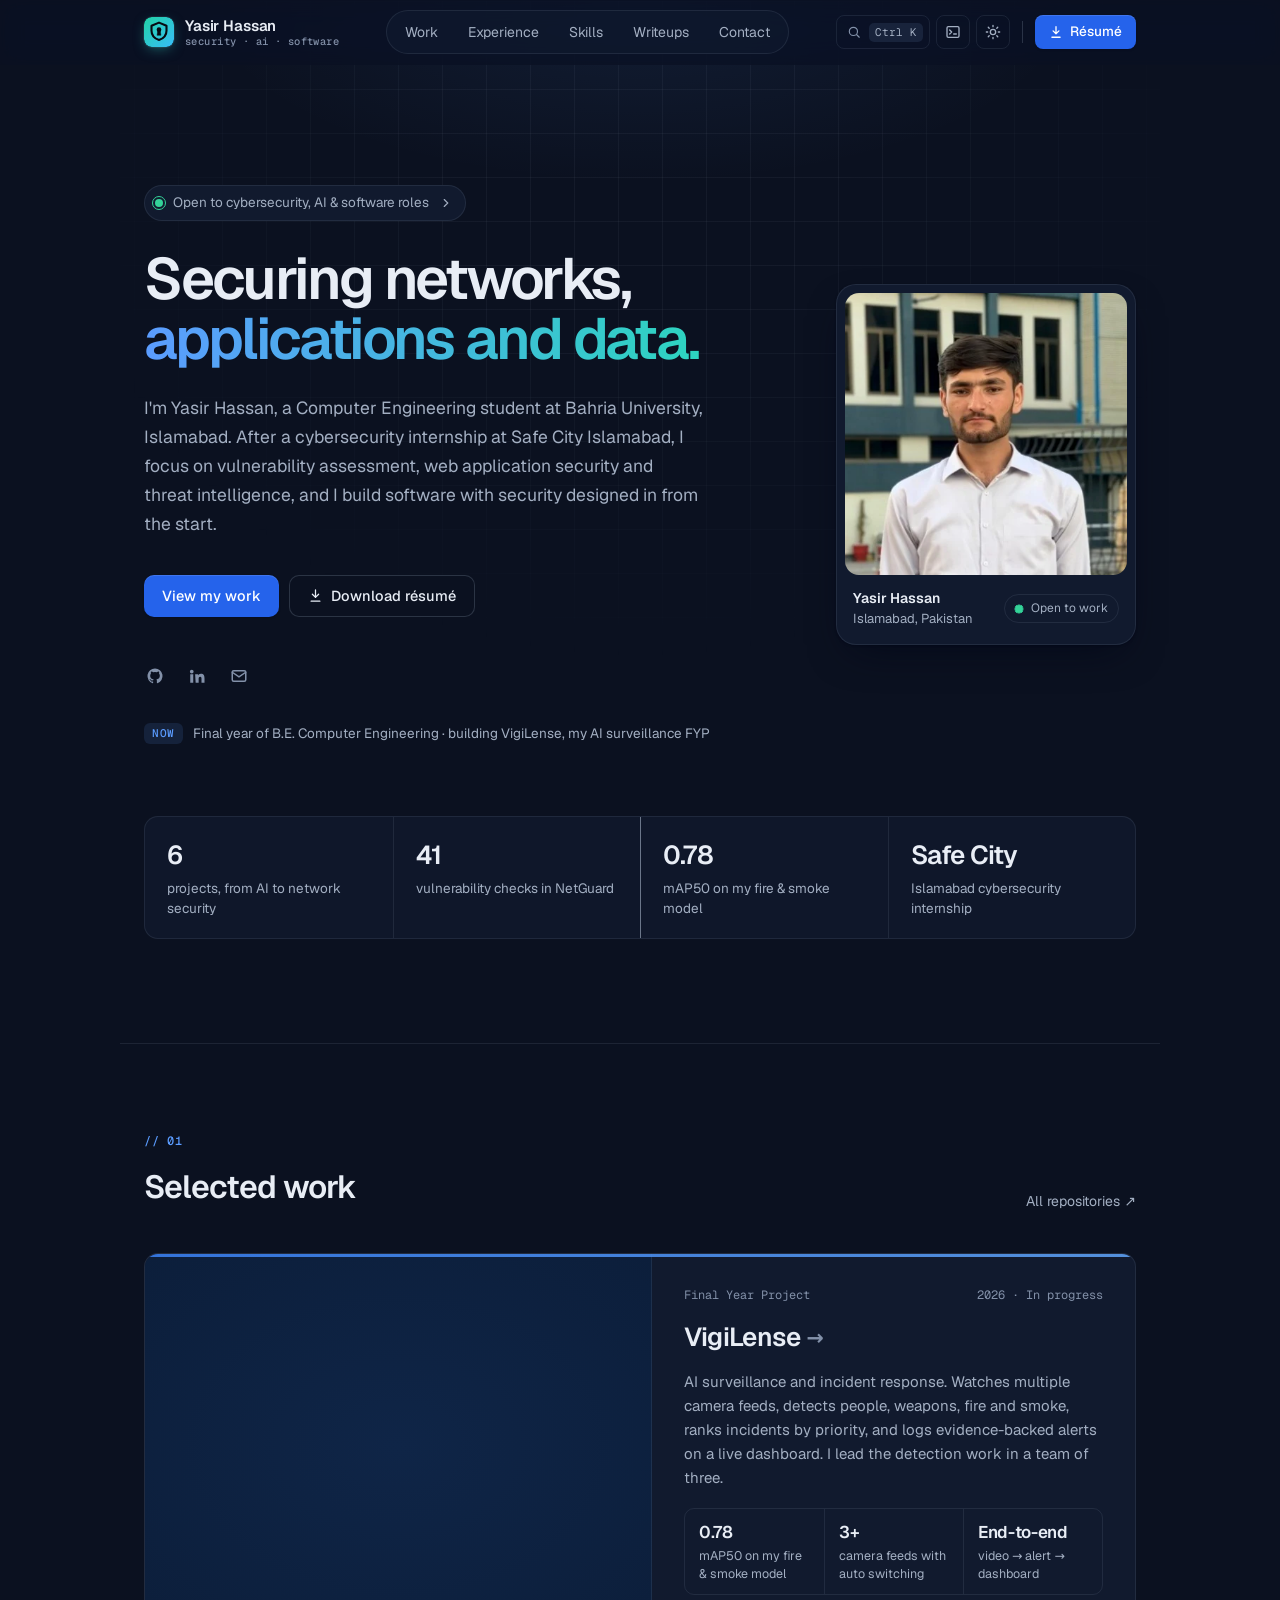
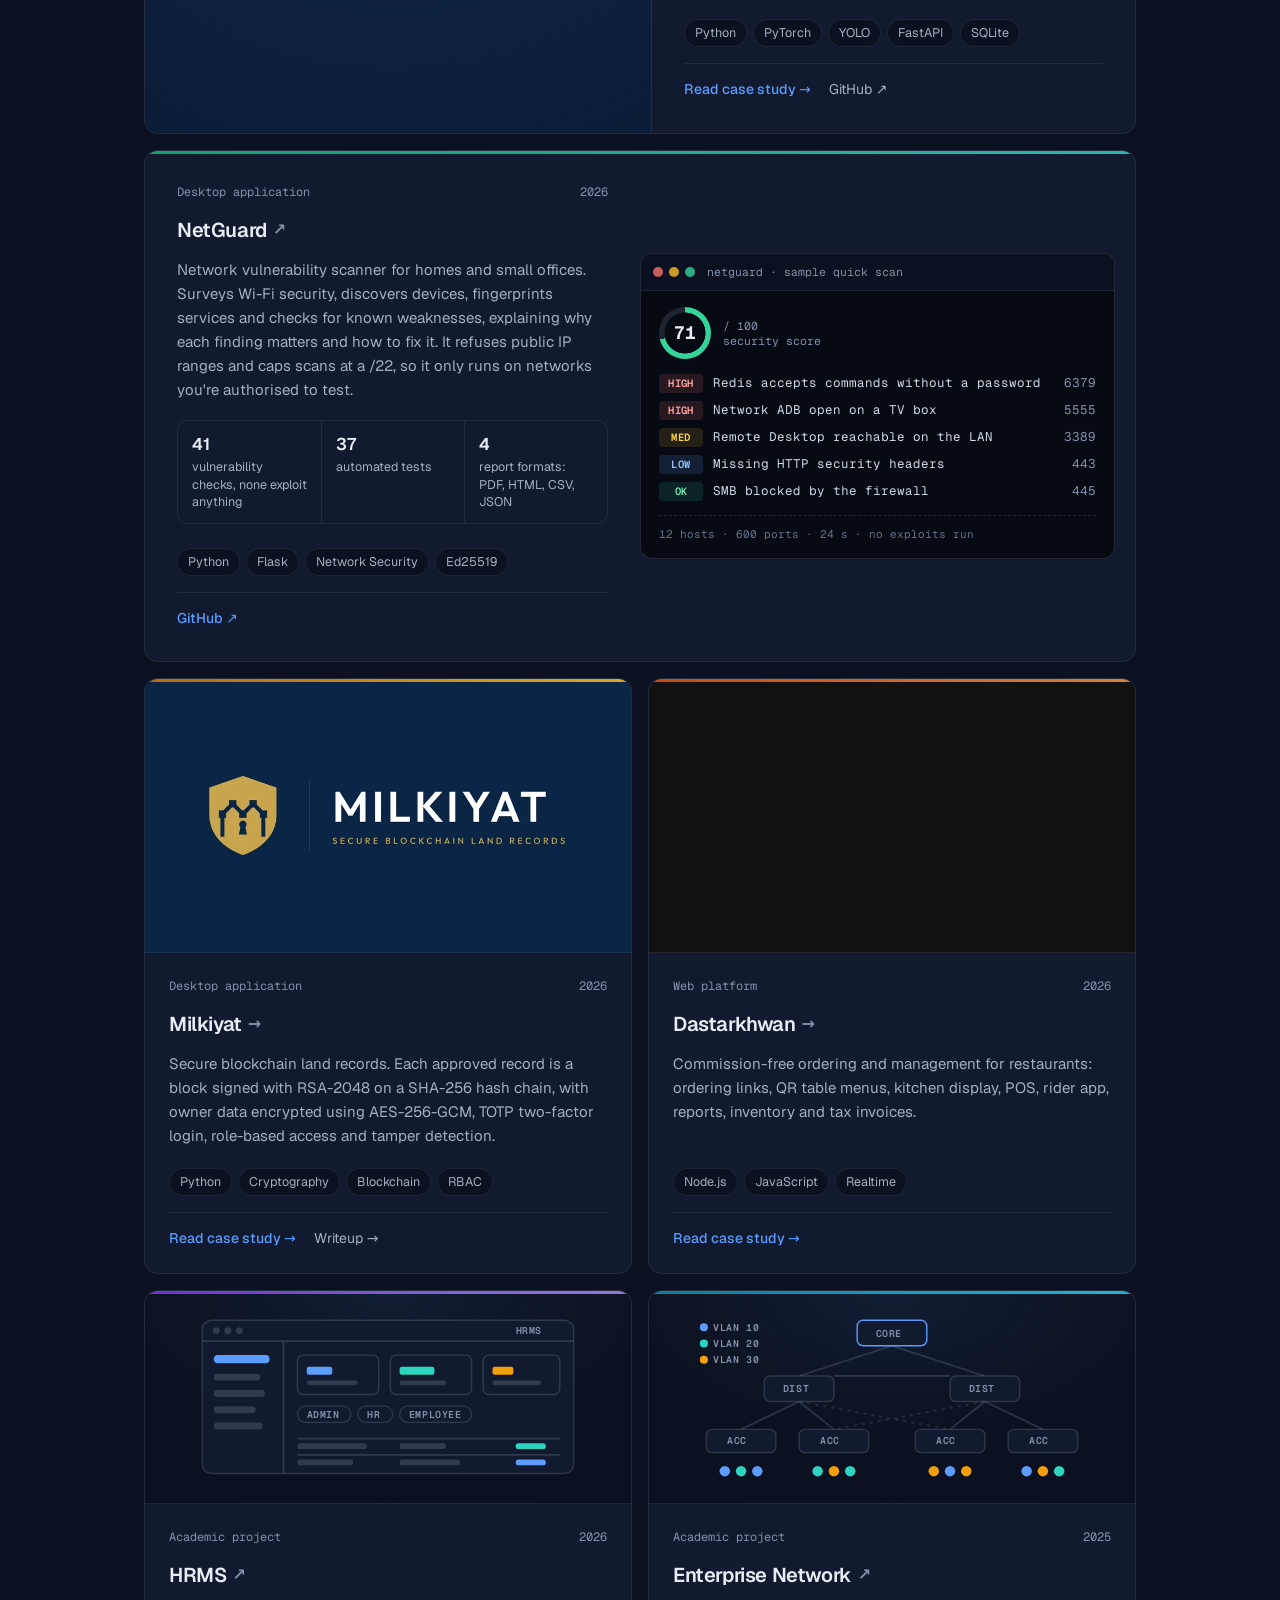
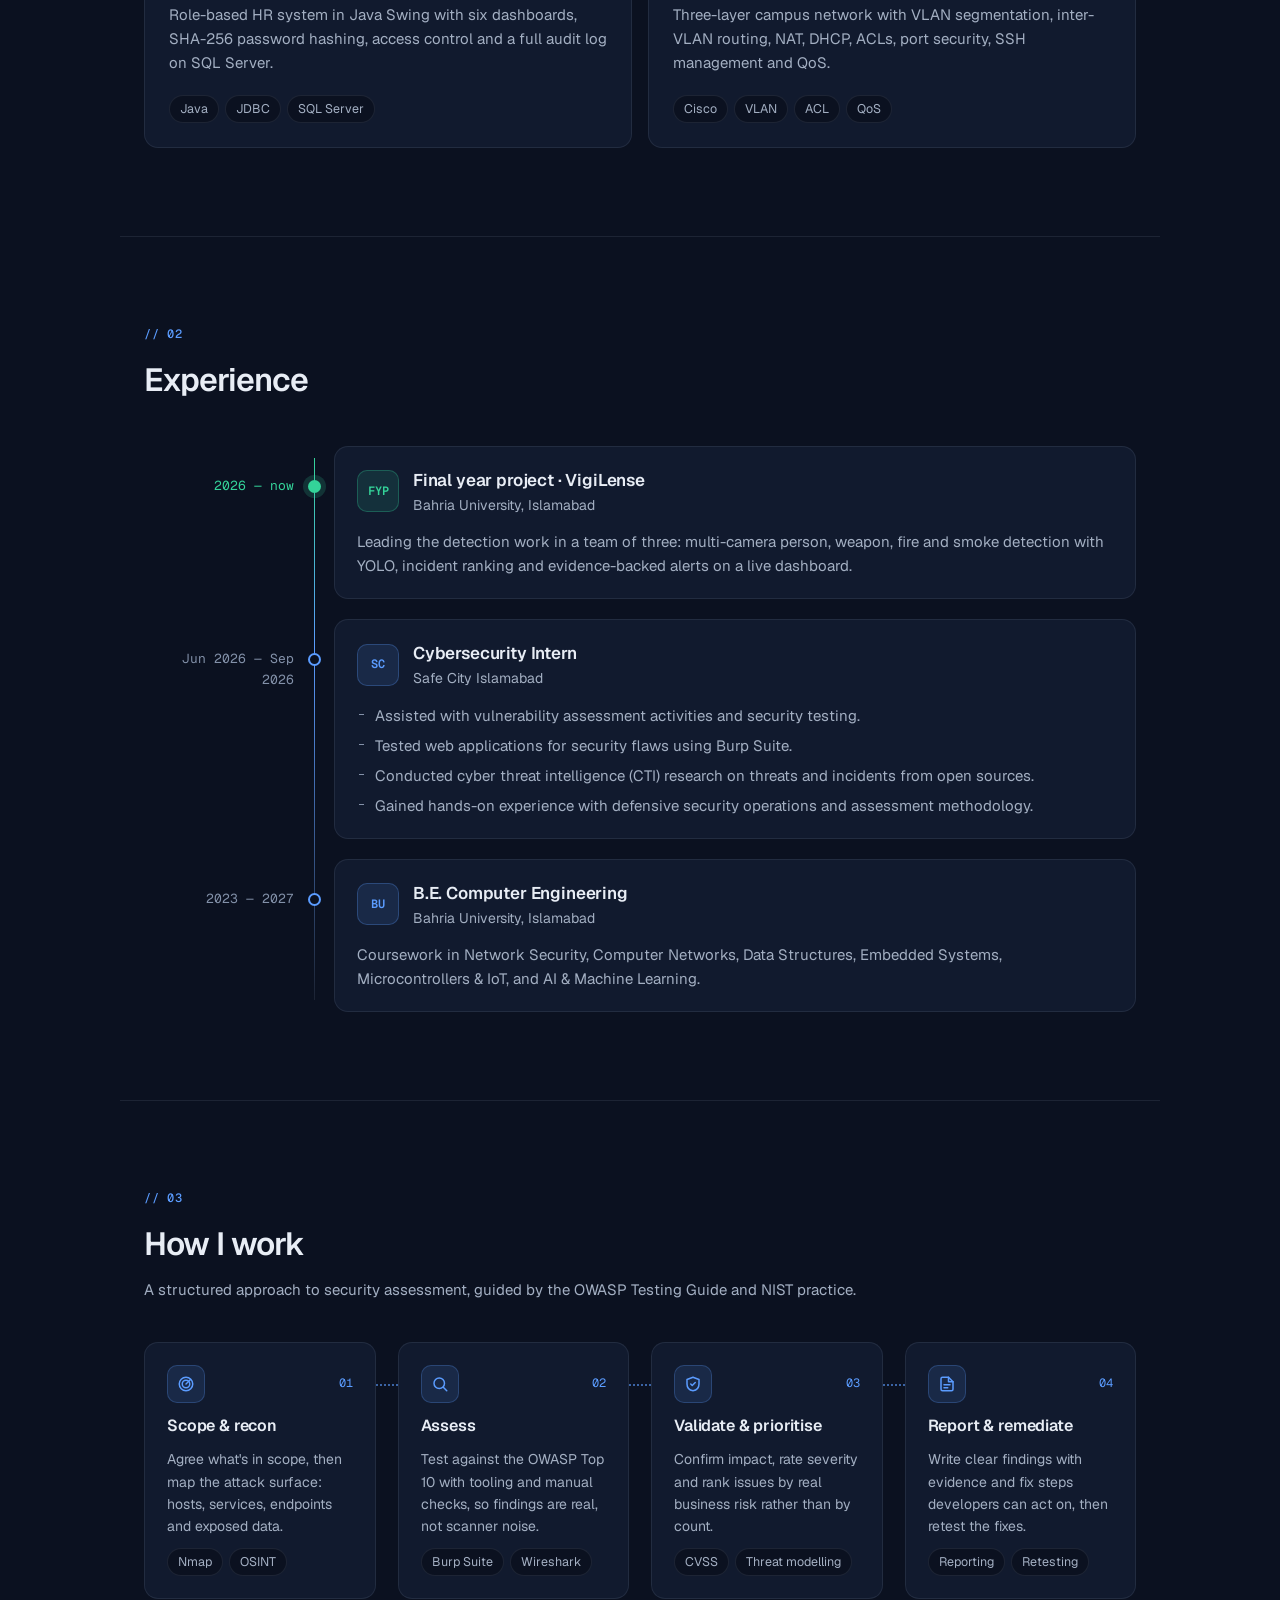
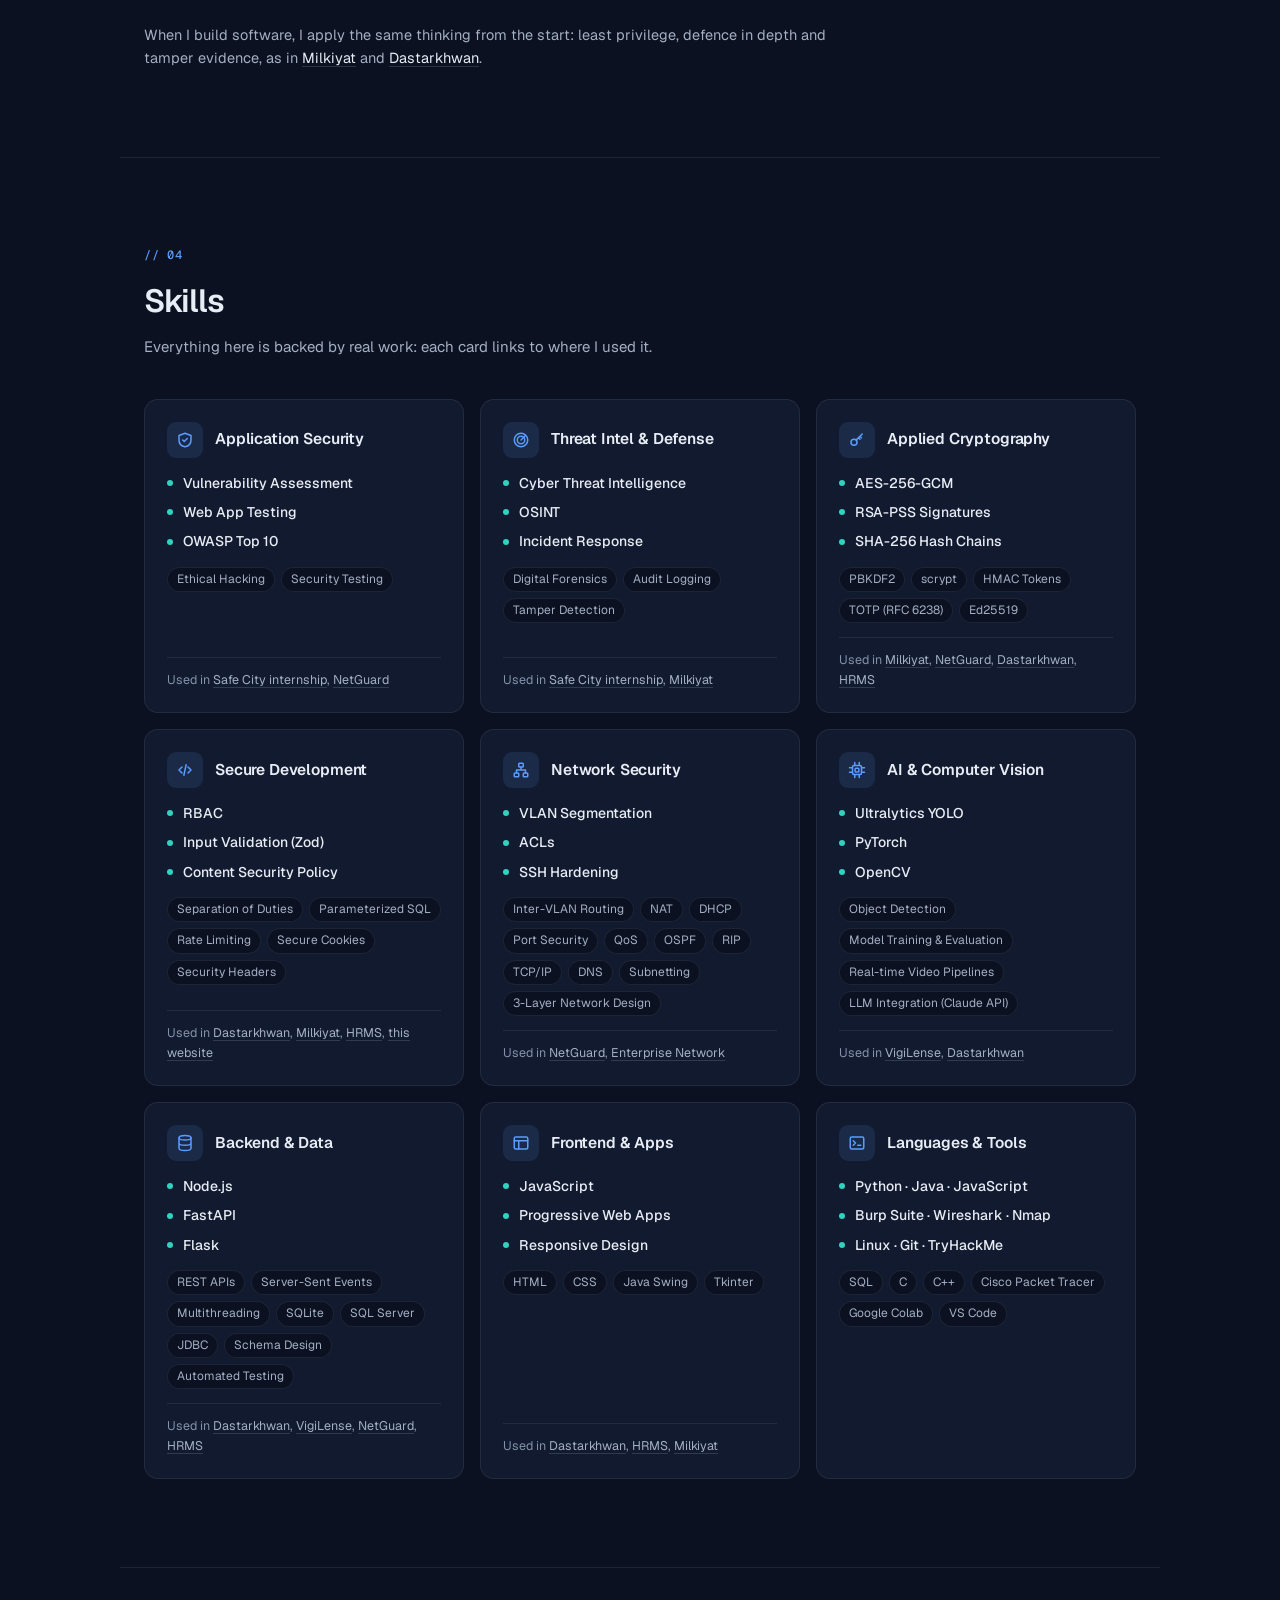
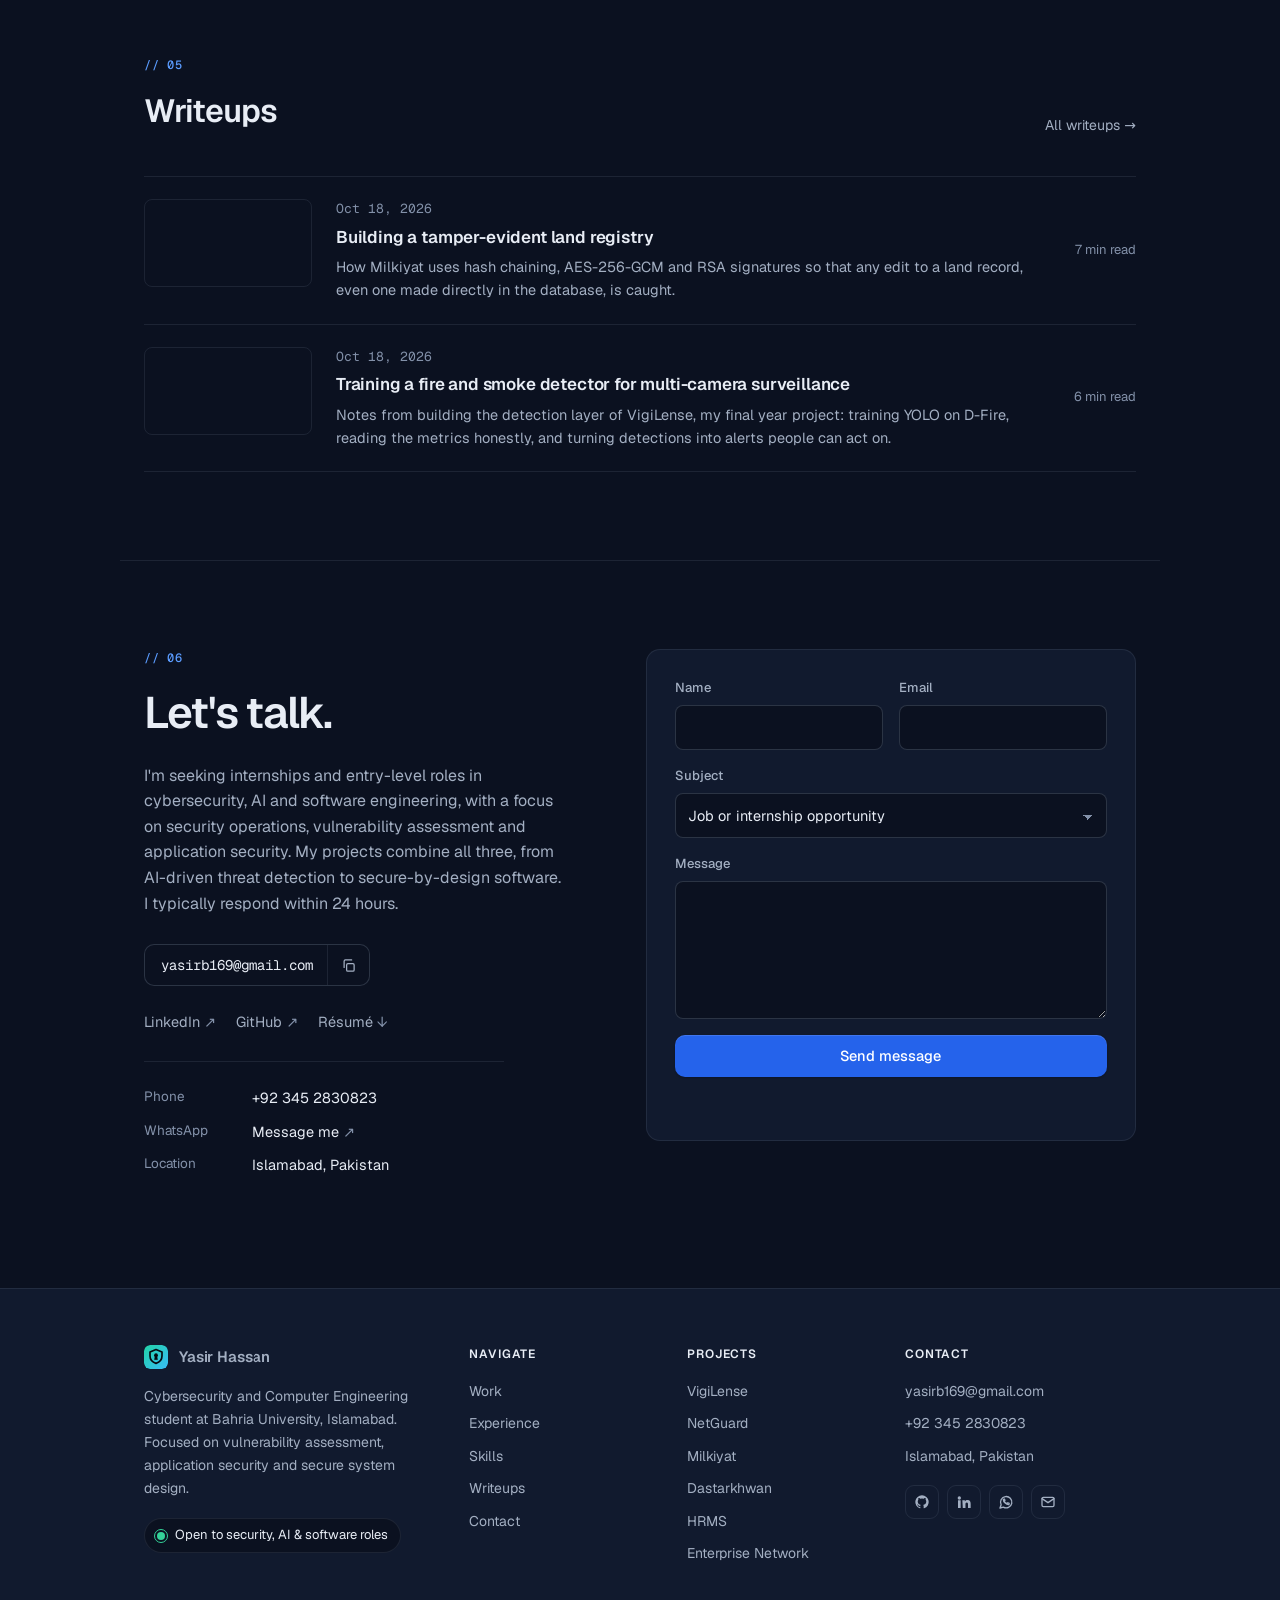
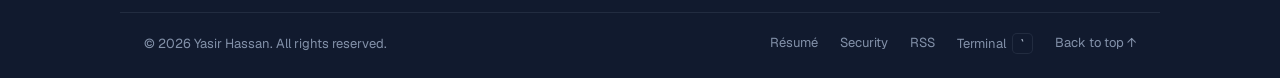
==== commit 103af57e: "Broaden role wording to cybersecurity, AI and software Co-Authored-By: Claude Opus 5.5 <noreply@anth" ====
--- a/index.html
+++ b/index.html
@@ -48,8 +48,8 @@
 <link rel="preload" href="assets/fonts/geist-latin.woff2" as="font" type="font/woff2" crossorigin>
 <link rel="stylesheet" href="css/fonts.css">
 <link rel="preload" href="assets/yasir-hassan.webp" as="image" type="image/webp" fetchpriority="high">
-<link rel="stylesheet" href="css/style.css?v=20261021e">
-<link rel="stylesheet" href="css/post.css?v=20261021e">
+<link rel="stylesheet" href="css/style.css?v=20261021f">
+<link rel="stylesheet" href="css/post.css?v=20261021f">
 </head>
 <body>
 <a class="skip" href="#main">Skip to content</a>
@@ -97,7 +97,7 @@
     <div class="hero-text">
     <a class="pill" href="#contact">
       <span class="pulse" aria-hidden="true"></span>
-      Open to cybersecurity roles
+      Open to cybersecurity, AI &amp; software roles
       <svg width="14" height="14" viewBox="0 0 24 24" fill="none" stroke="currentColor" stroke-width="2" stroke-linecap="round"><path d="m9 18 6-6-6-6"/></svg>
     </a>
     <h1>Securing networks,<br><span class="dim">applications and data.</span></h1>
@@ -441,7 +441,7 @@
     <div class="contact">
       <div class="contact-intro">
         <h2>Let's talk.</h2>
-        <p>I'm open to cybersecurity internships and entry-level roles in security operations, vulnerability assessment and application security. I usually reply within a day.</p>
+        <p>I'm seeking internships and entry-level roles in cybersecurity, AI and software engineering, with a focus on security operations, vulnerability assessment and application security. My projects combine all three, from AI-driven threat detection to secure-by-design software. I typically respond within 24 hours.</p>
         <div class="email-chip">
           <a href="mailto:yasirb169@gmail.com">yasirb169@gmail.com</a>
           <button class="copy" type="button" data-copy-email aria-label="Copy email address">
@@ -500,7 +500,7 @@
     <div class="footer-about">
       <a href="#main" class="brand"><img src="assets/favicon.svg" alt="" width="24" height="24"><span>Yasir Hassan</span></a>
       <p>Cybersecurity and Computer Engineering student at Bahria University, Islamabad. Focused on vulnerability assessment, application security and secure system design.</p>
-      <span class="footer-status"><span class="pulse" aria-hidden="true"></span>Open to cybersecurity roles</span>
+      <span class="footer-status"><span class="pulse" aria-hidden="true"></span>Open to security, AI &amp; software roles</span>
     </div>
     <nav class="footer-col" aria-label="Site">
       <h2>Navigate</h2>
@@ -577,7 +577,7 @@
 
 <div class="toast" id="toast" role="status" aria-live="polite"></div>
 
-<script src="js/main.js?v=20261021e" defer></script>
-<script src="js/terminal.js?v=20261021e" defer></script>
+<script src="js/main.js?v=20261021f" defer></script>
+<script src="js/terminal.js?v=20261021f" defer></script>
 </body>
 </html>
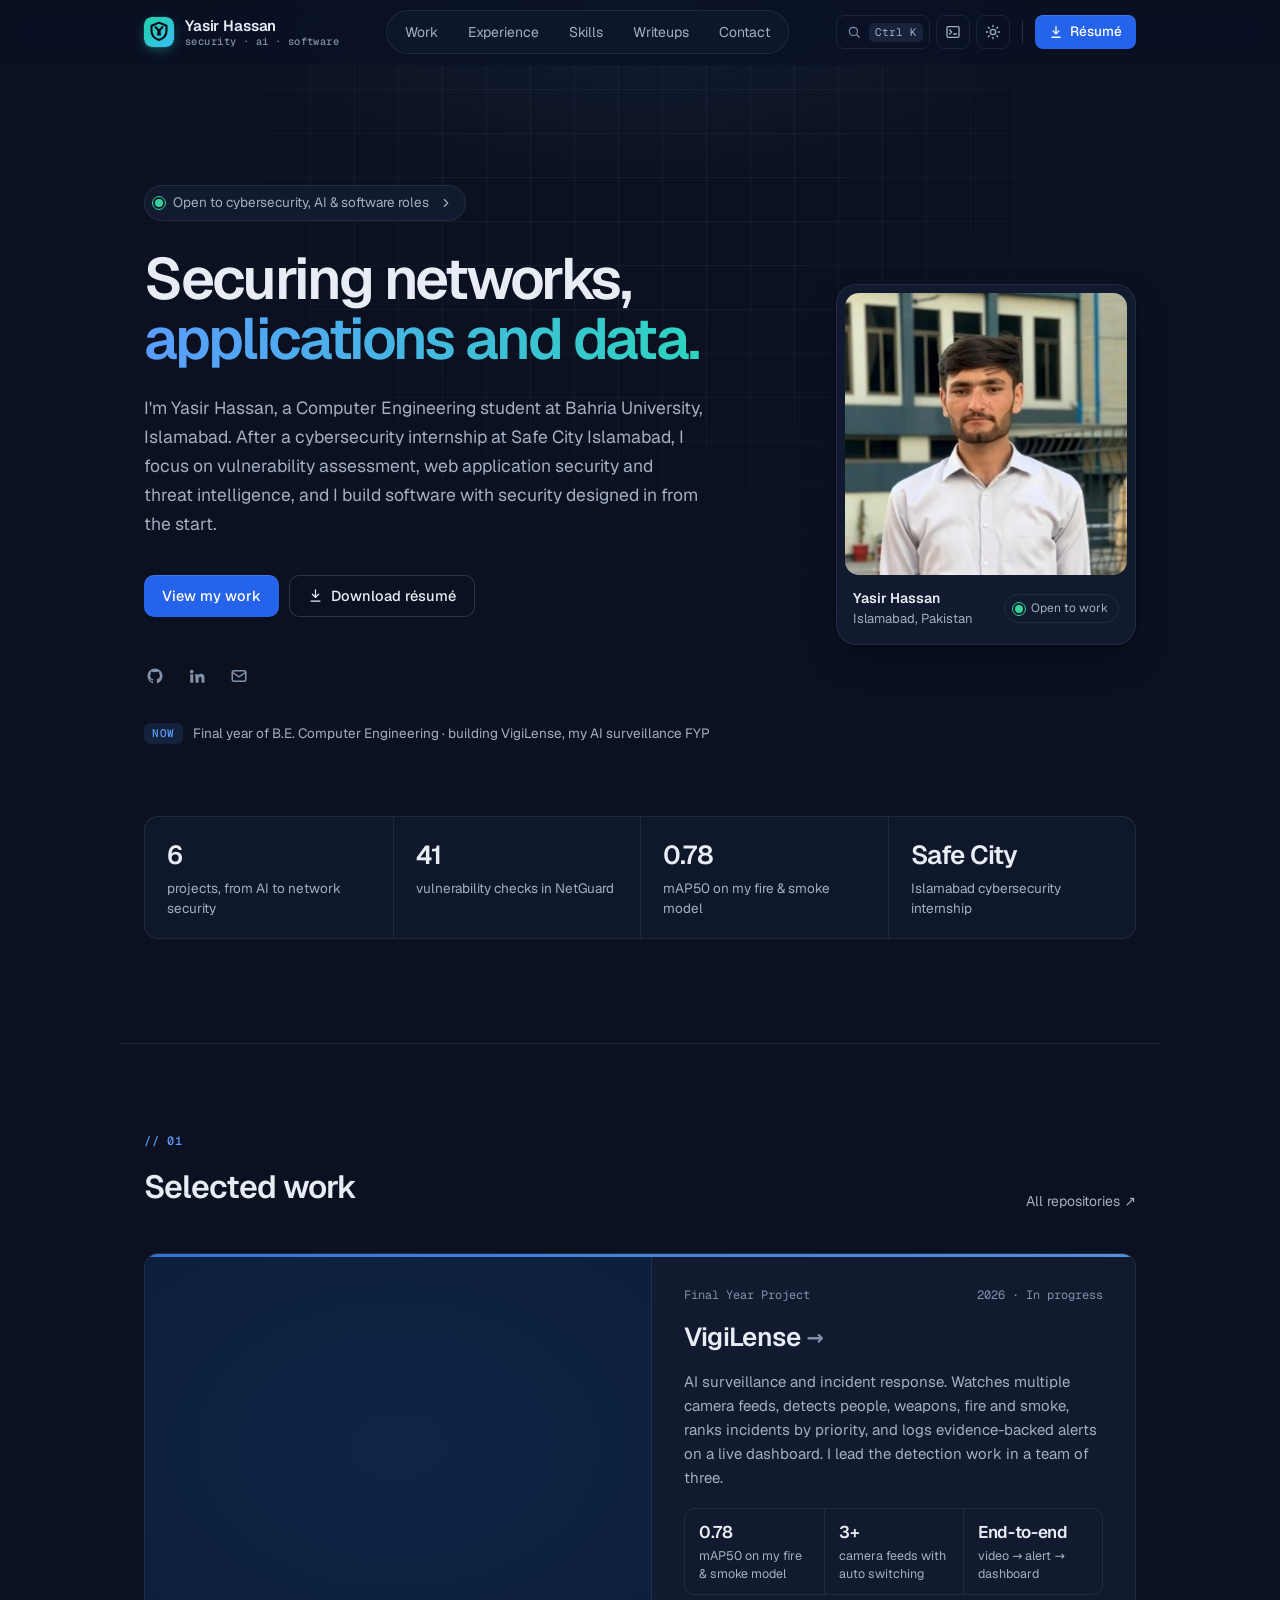
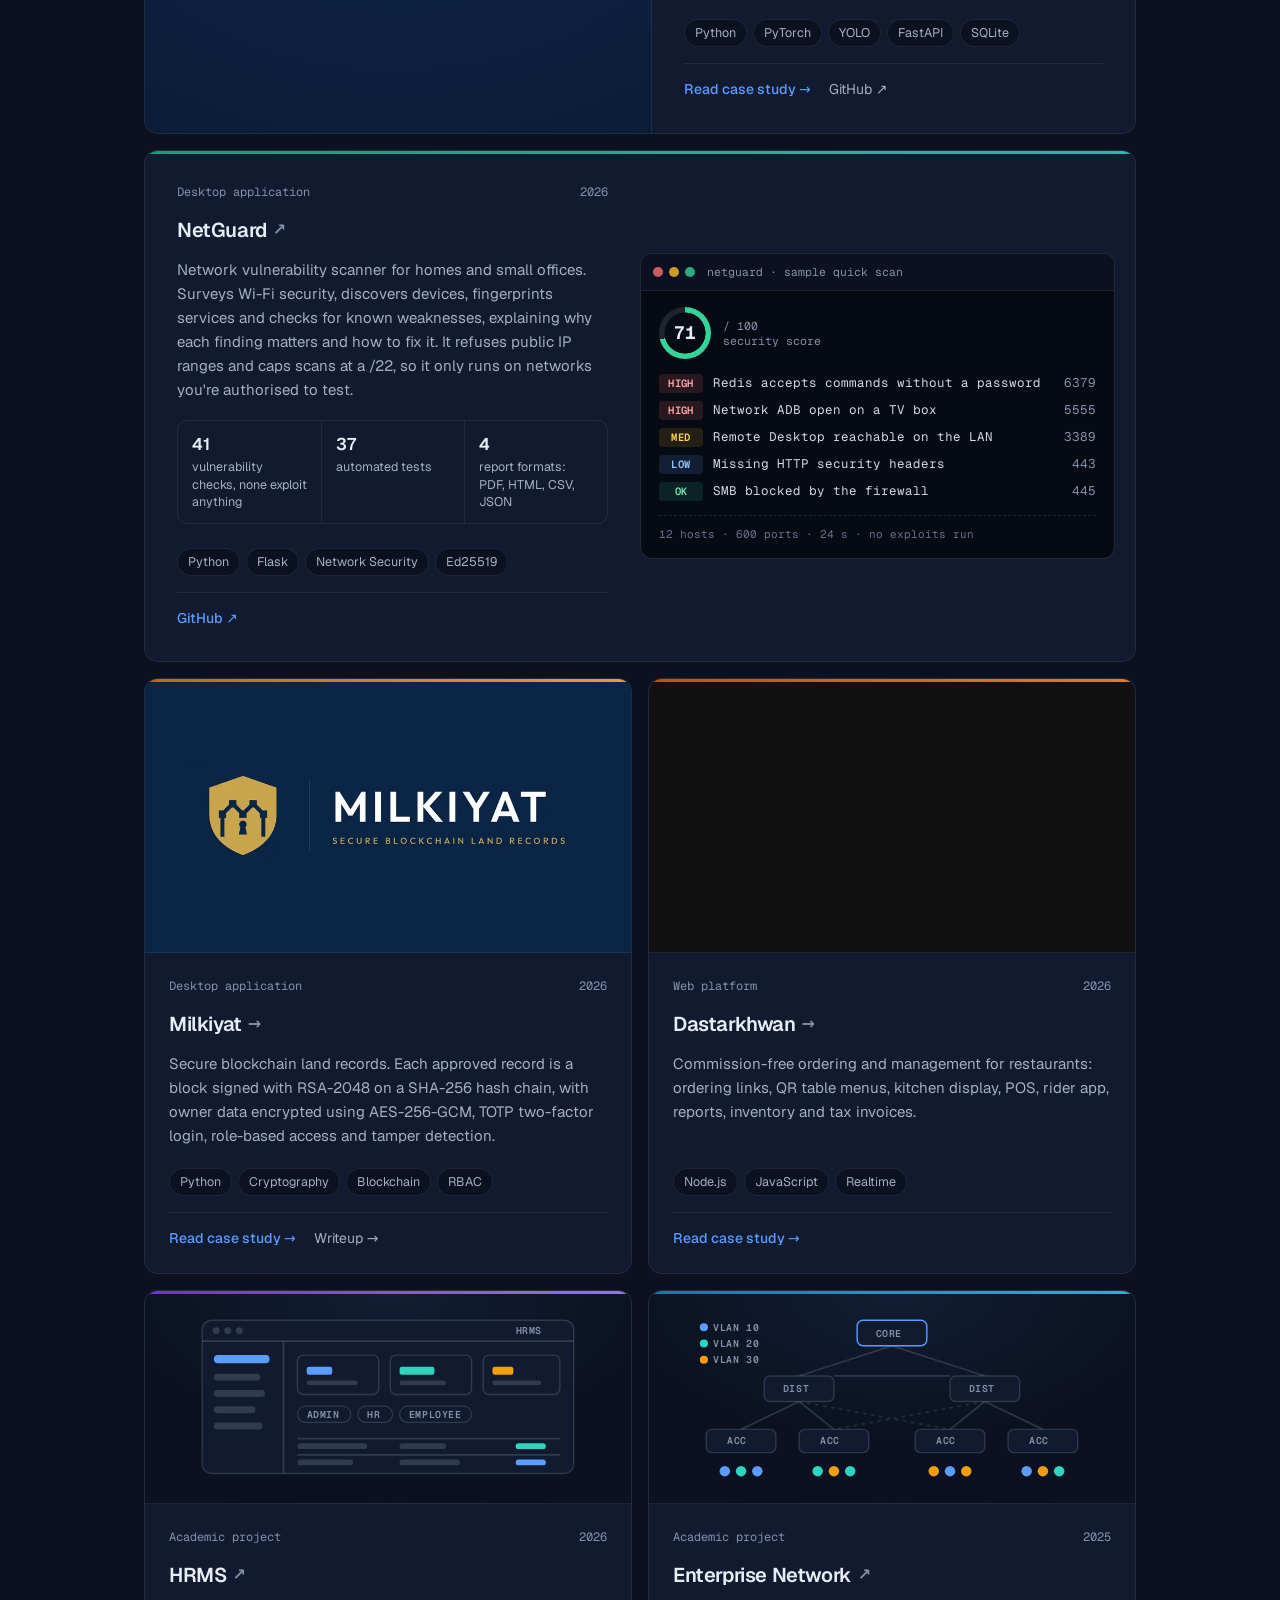
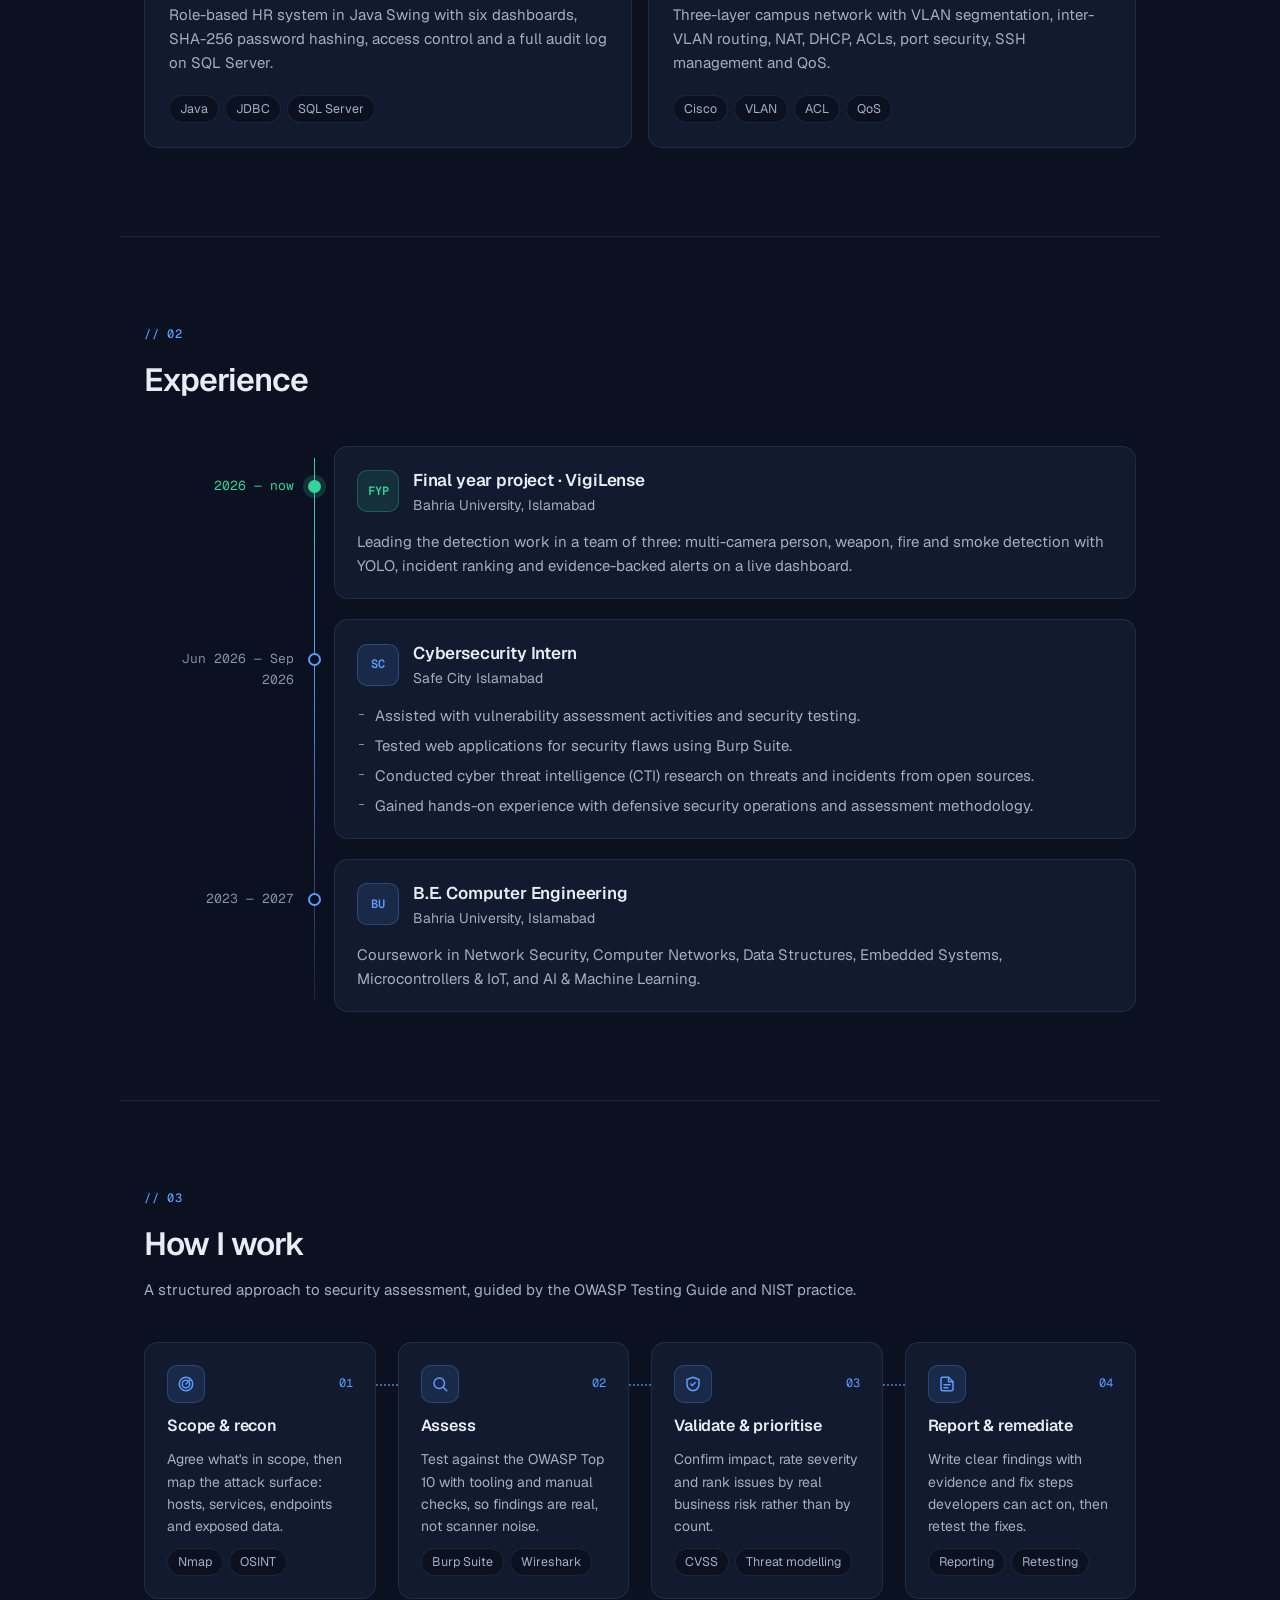
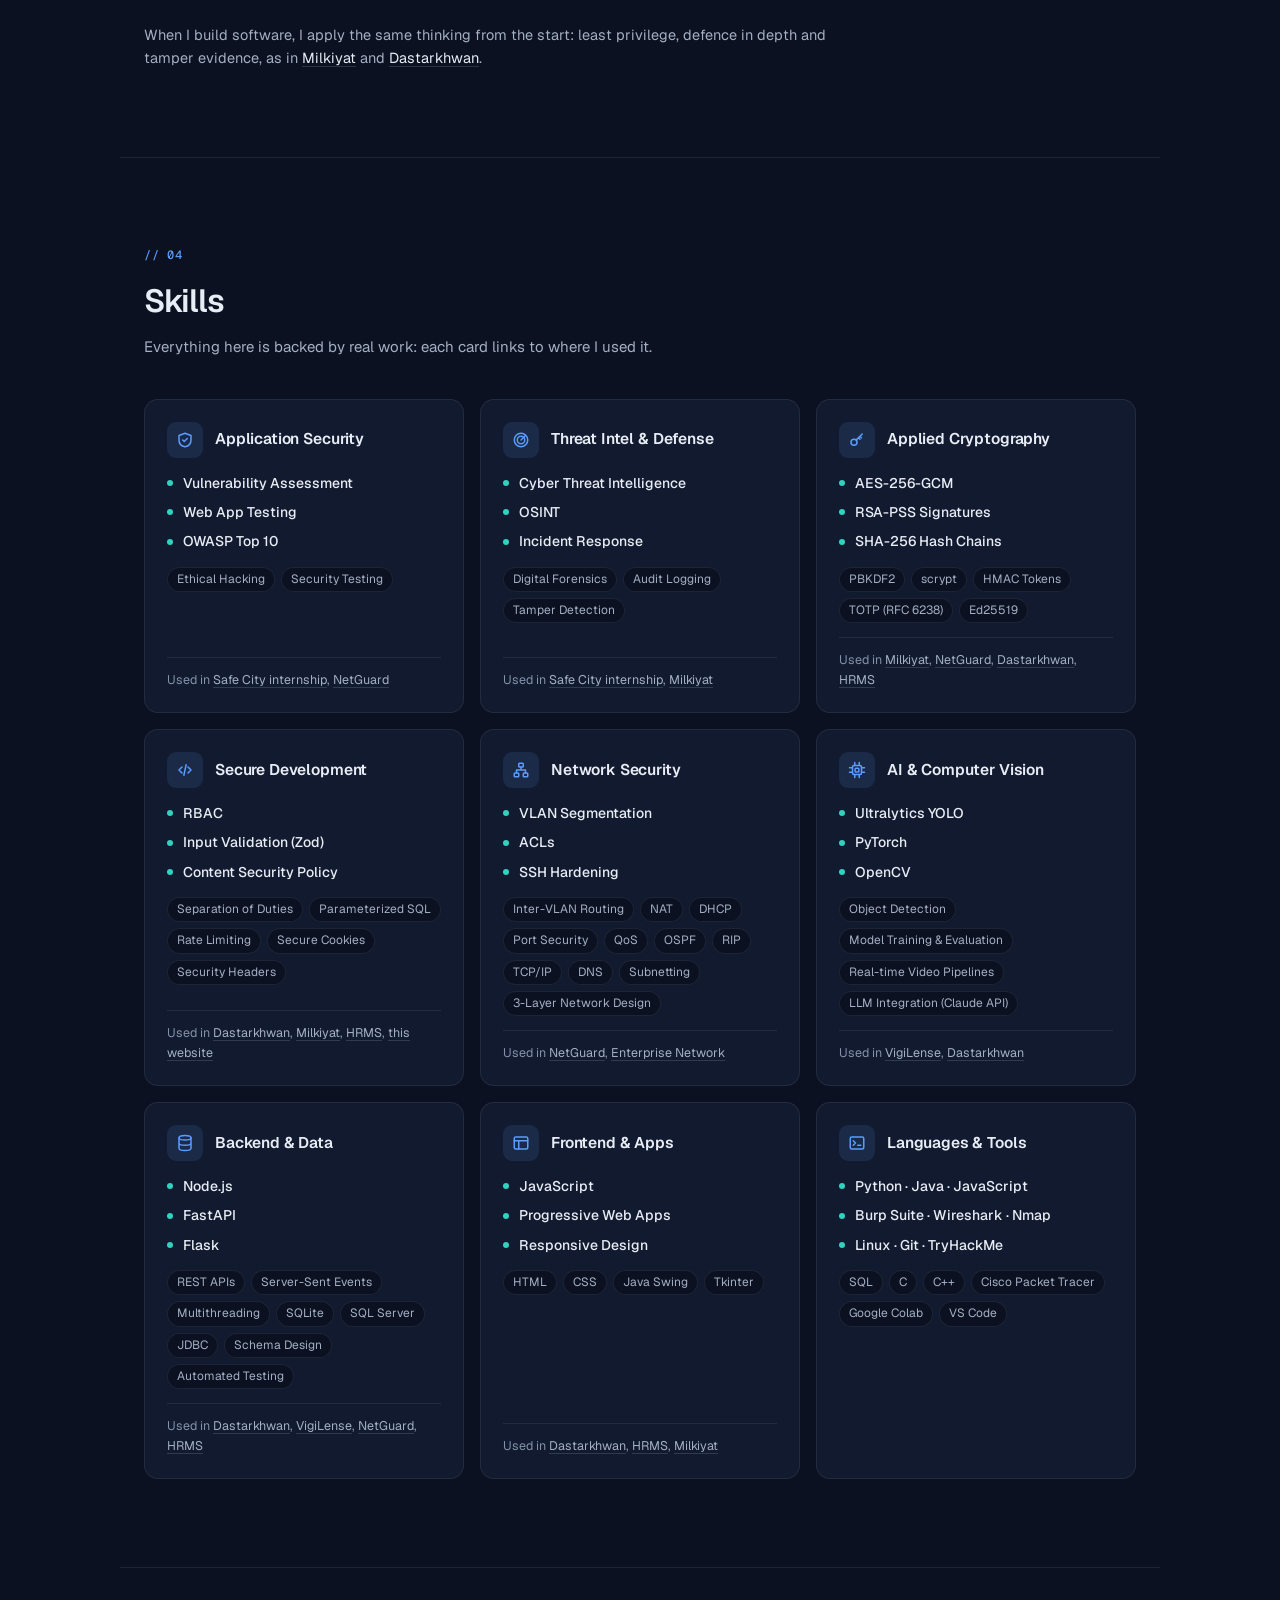
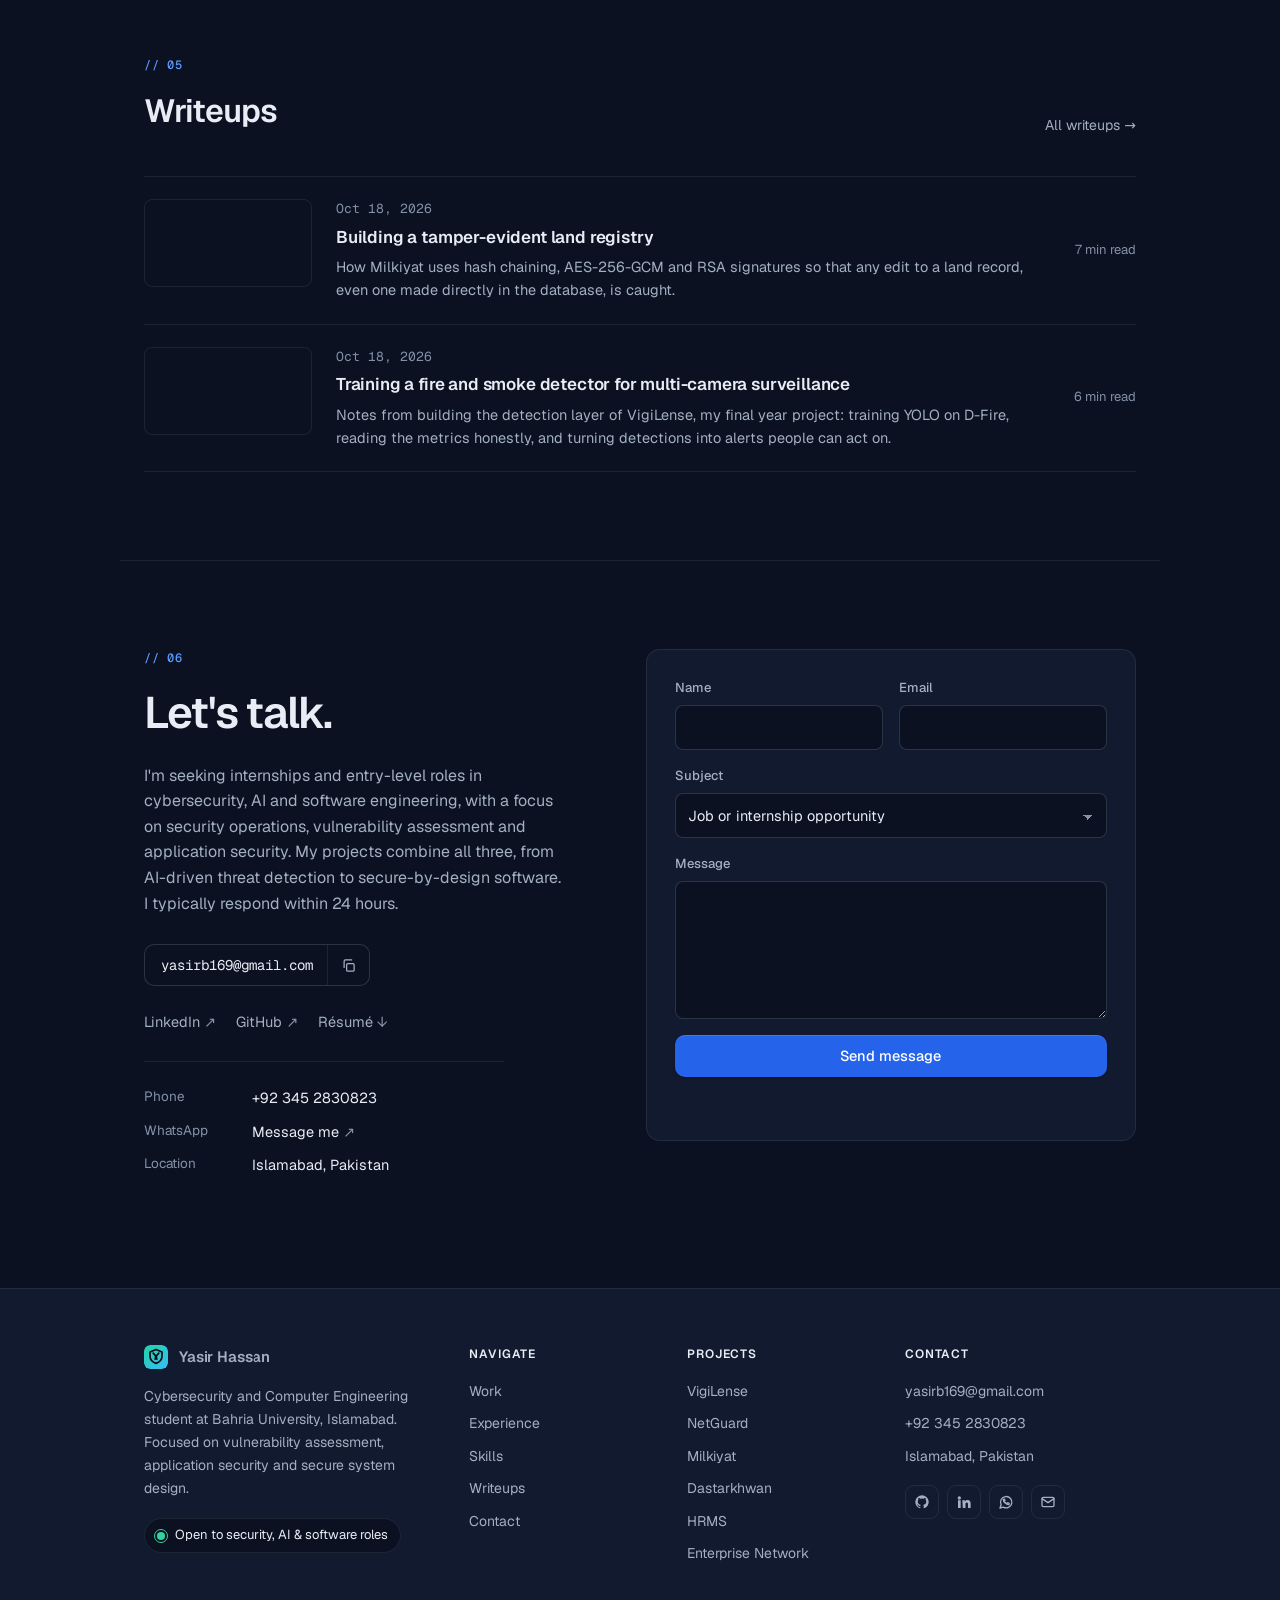
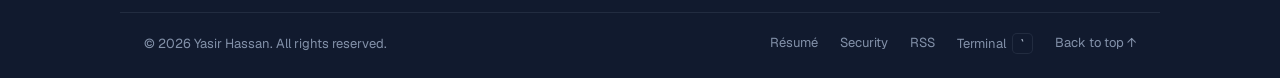
==== commit a4409afc: "New logo: keyhole that opens into a Y Updated the SVG, app and tab icons, all share images and write" ====
--- a/index.html
+++ b/index.html
@@ -22,9 +22,9 @@
 <meta property="og:image:alt" content="Yasir Hassan, cybersecurity portfolio">
 <meta name="twitter:card" content="summary_large_image">
 <meta name="twitter:image" content="https://yasirhassan.tech/assets/og-image.png">
-<link rel="icon" href="assets/favicon.svg" type="image/svg+xml">
-<link rel="icon" href="assets/favicon-48.png" sizes="48x48" type="image/png">
-<link rel="apple-touch-icon" href="assets/apple-touch-icon.png">
+<link rel="icon" href="assets/favicon.svg?v=3" type="image/svg+xml">
+<link rel="icon" href="assets/favicon-48.png?v=3" sizes="48x48" type="image/png">
+<link rel="apple-touch-icon" href="assets/apple-touch-icon.png?v=3">
 <link rel="manifest" href="site.webmanifest">
 <script src="js/theme.js"></script>
 <script src="js/analytics.js" defer></script>
@@ -57,7 +57,7 @@
 <header class="header">
   <nav class="container nav" aria-label="Main">
     <a href="#main" class="brand" aria-label="Yasir Hassan, home">
-      <img src="assets/favicon.svg" alt="" width="24" height="24">
+      <img src="assets/favicon.svg?v=3" alt="" width="24" height="24">
       <span class="brand-text"><span class="brand-name">Yasir Hassan</span><span class="brand-tag">security · ai · software</span></span>
     </a>
     <div class="nav-links" id="navLinks">
@@ -498,7 +498,7 @@
 <footer class="footer">
   <div class="container footer-top">
     <div class="footer-about">
-      <a href="#main" class="brand"><img src="assets/favicon.svg" alt="" width="24" height="24"><span>Yasir Hassan</span></a>
+      <a href="#main" class="brand"><img src="assets/favicon.svg?v=3" alt="" width="24" height="24"><span>Yasir Hassan</span></a>
       <p>Cybersecurity and Computer Engineering student at Bahria University, Islamabad. Focused on vulnerability assessment, application security and secure system design.</p>
       <span class="footer-status"><span class="pulse" aria-hidden="true"></span>Open to security, AI &amp; software roles</span>
     </div>
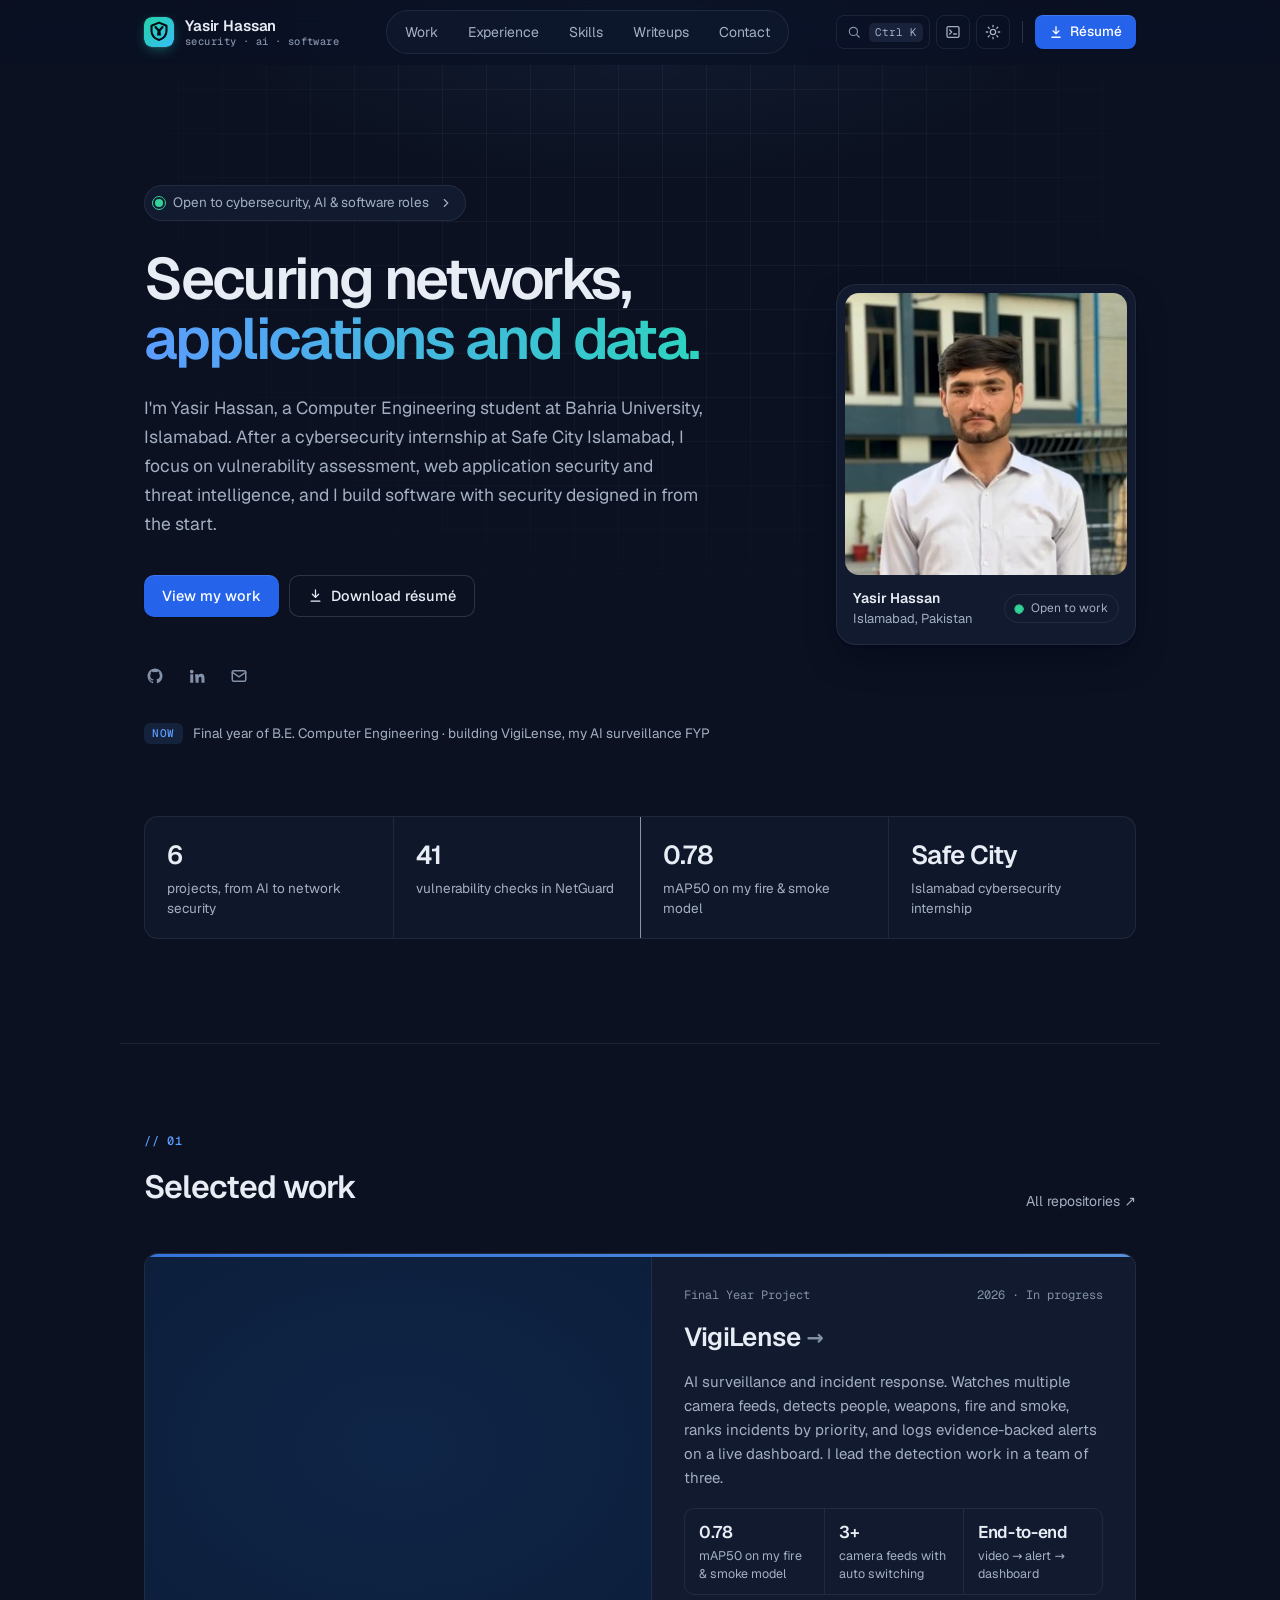
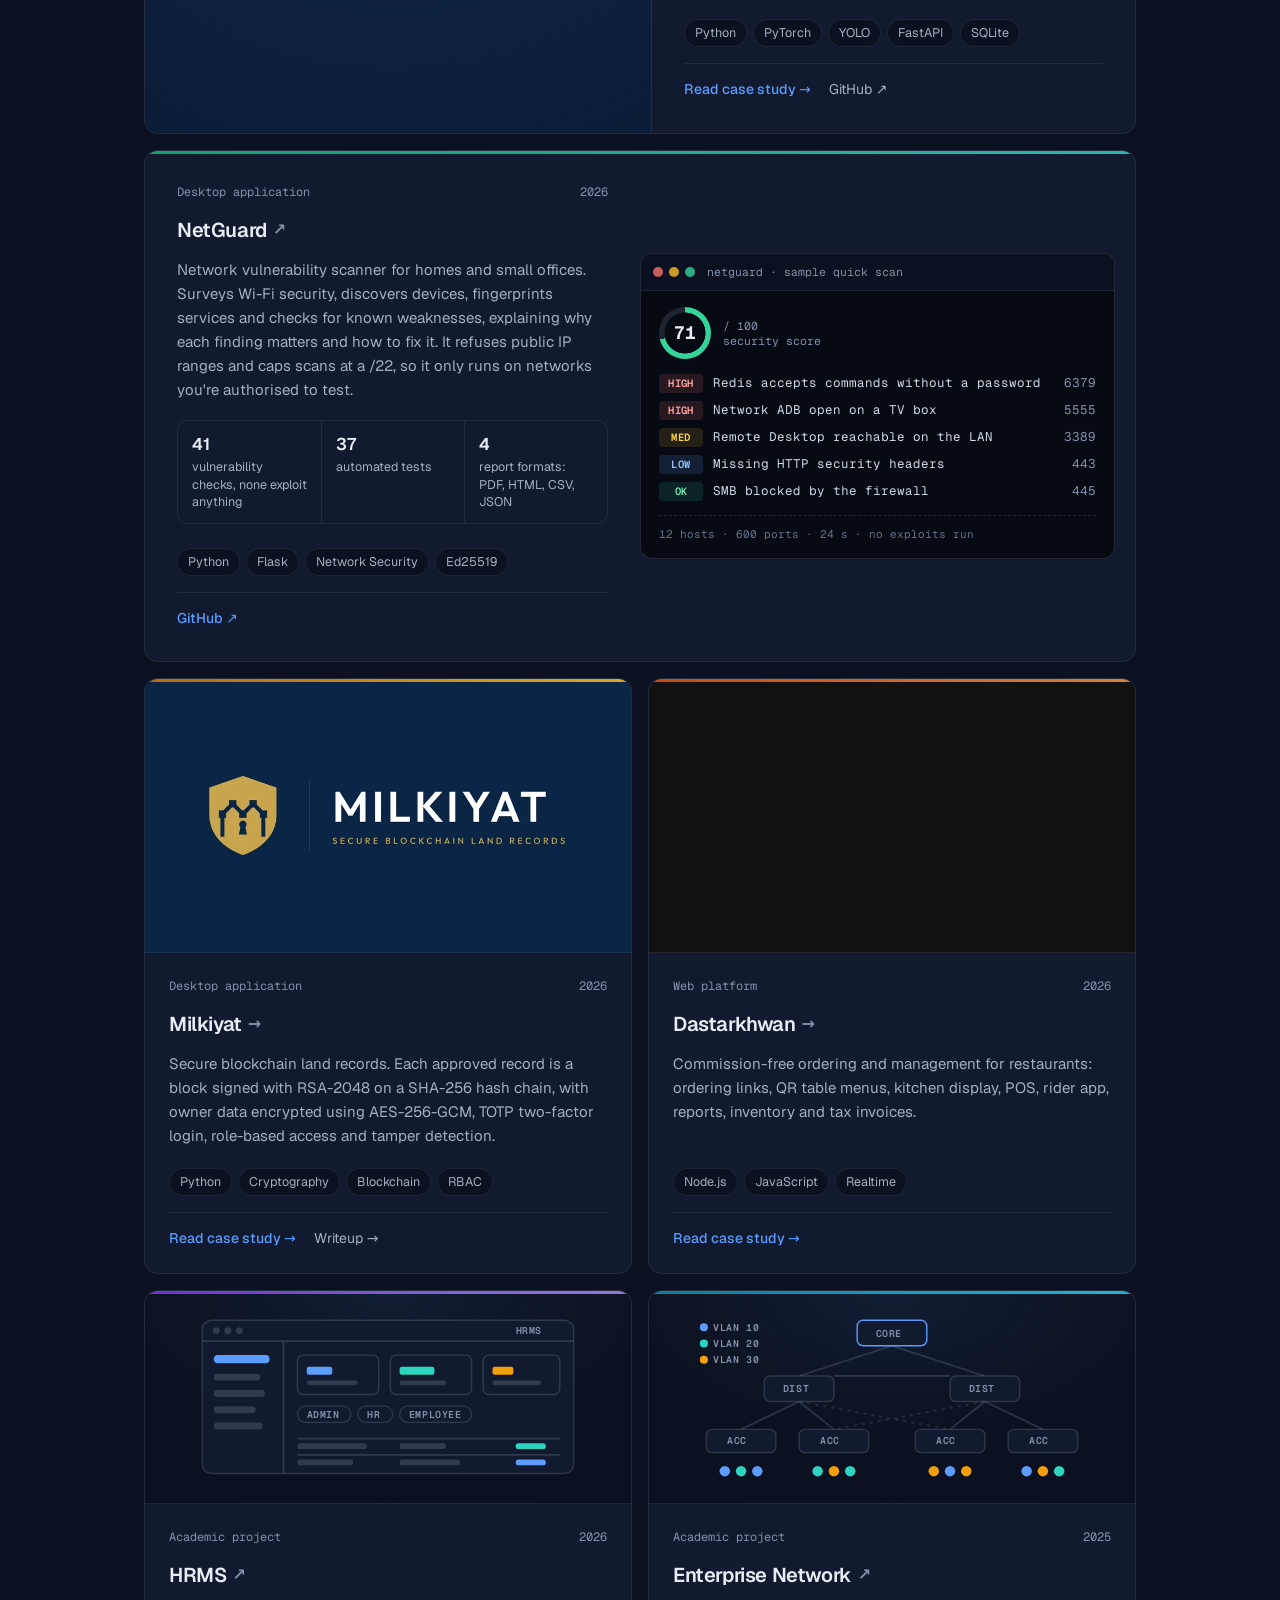
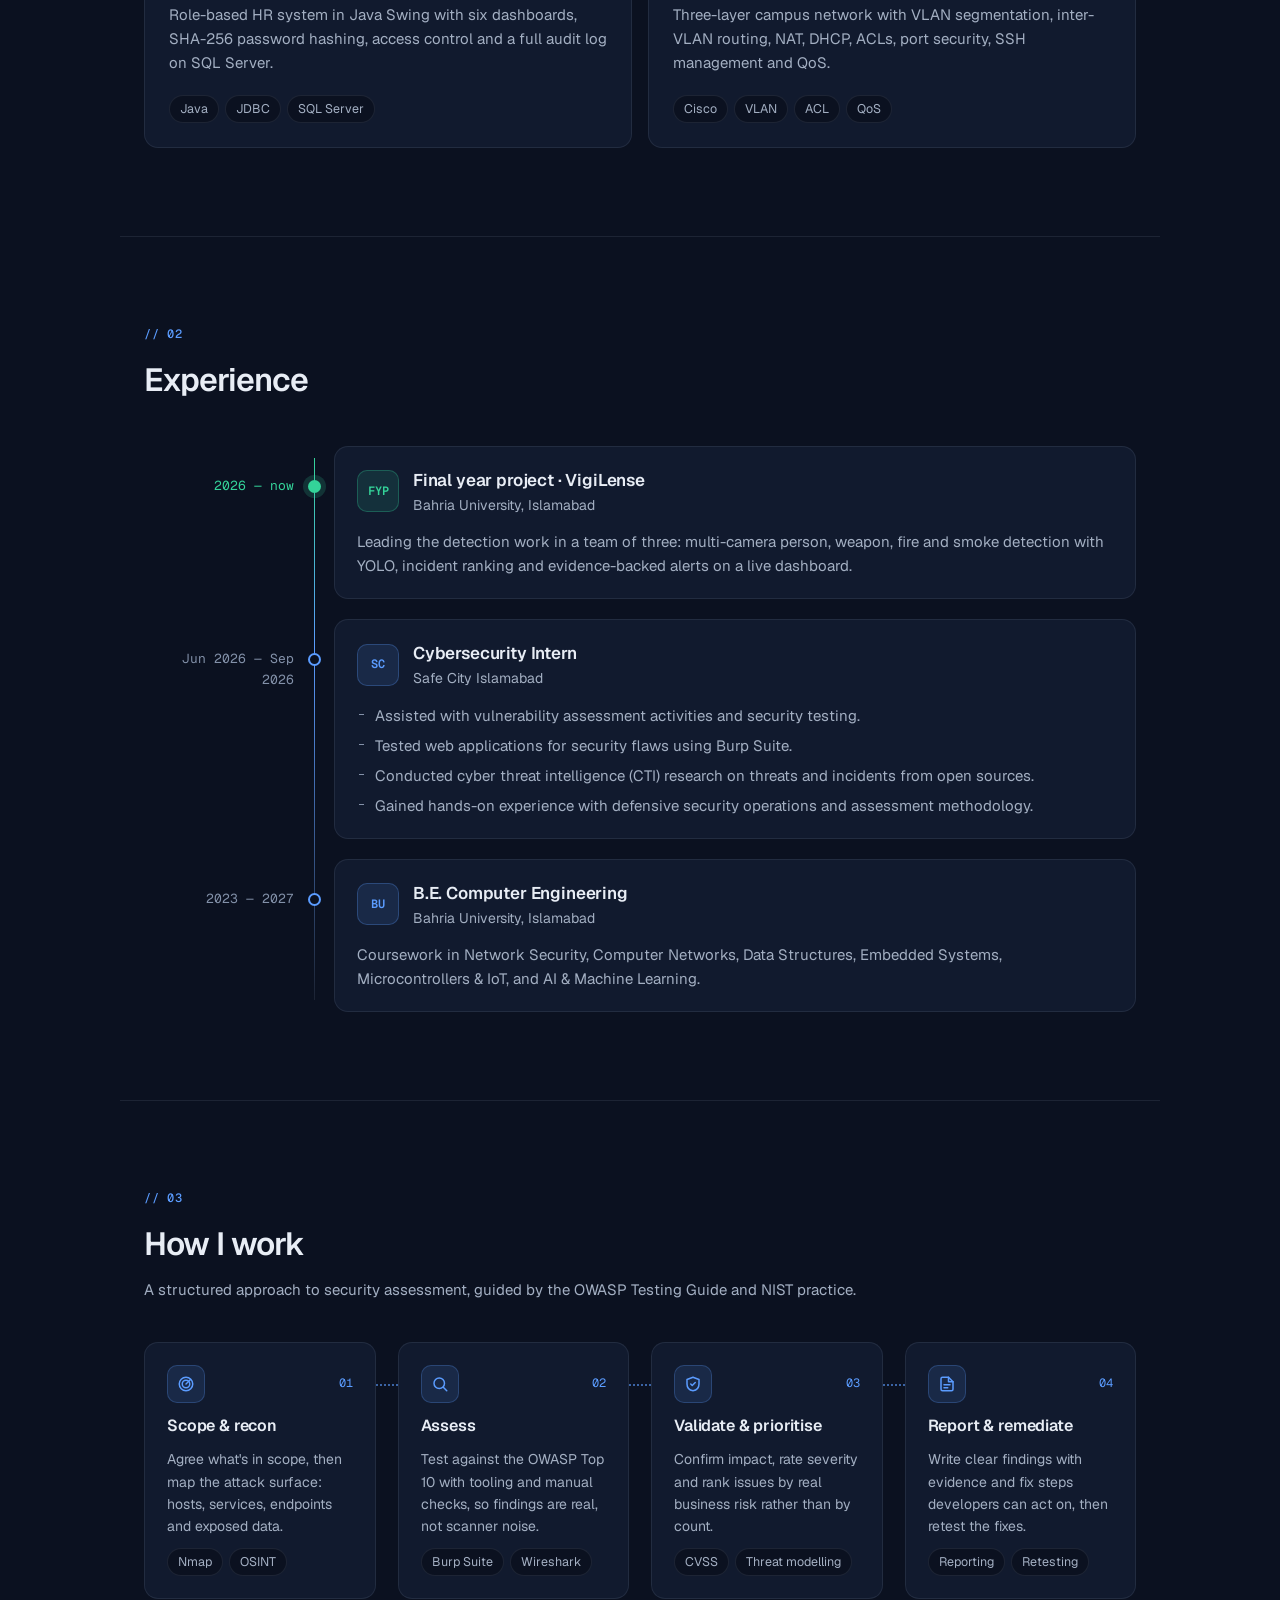
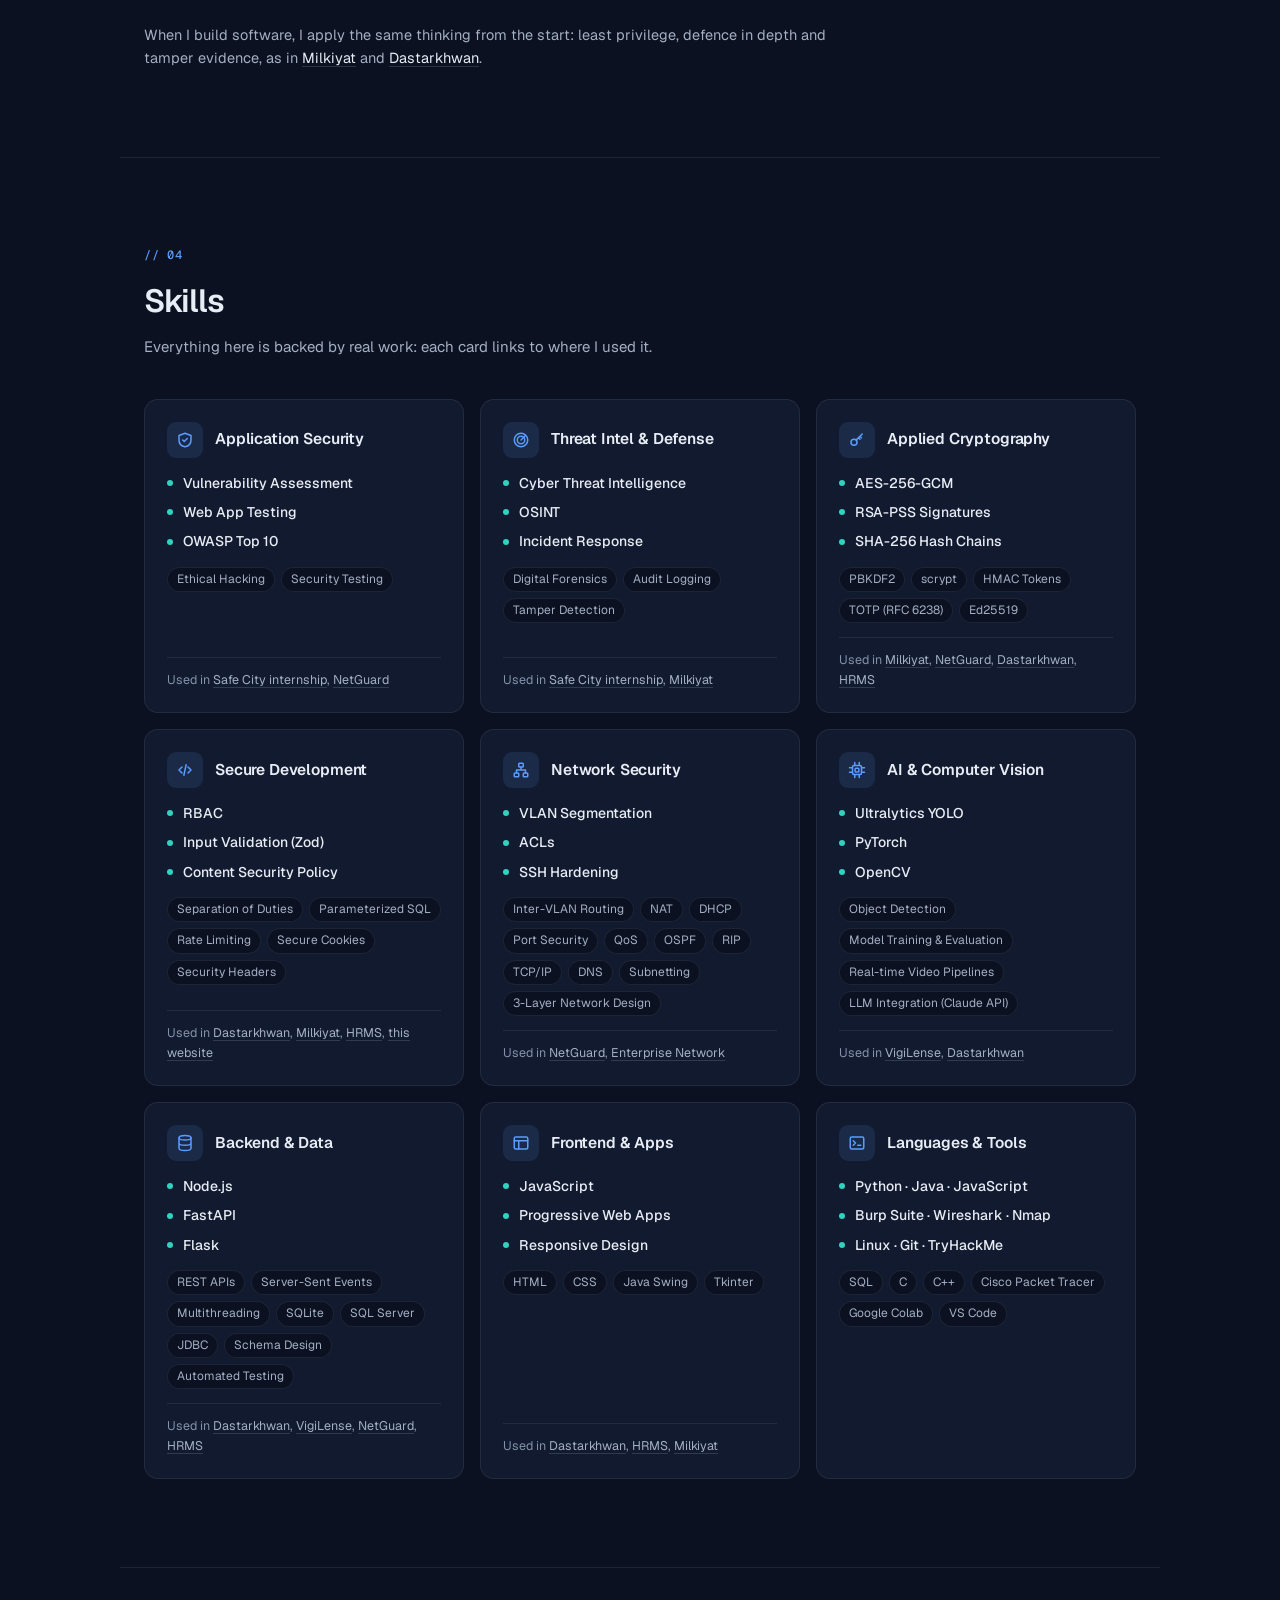
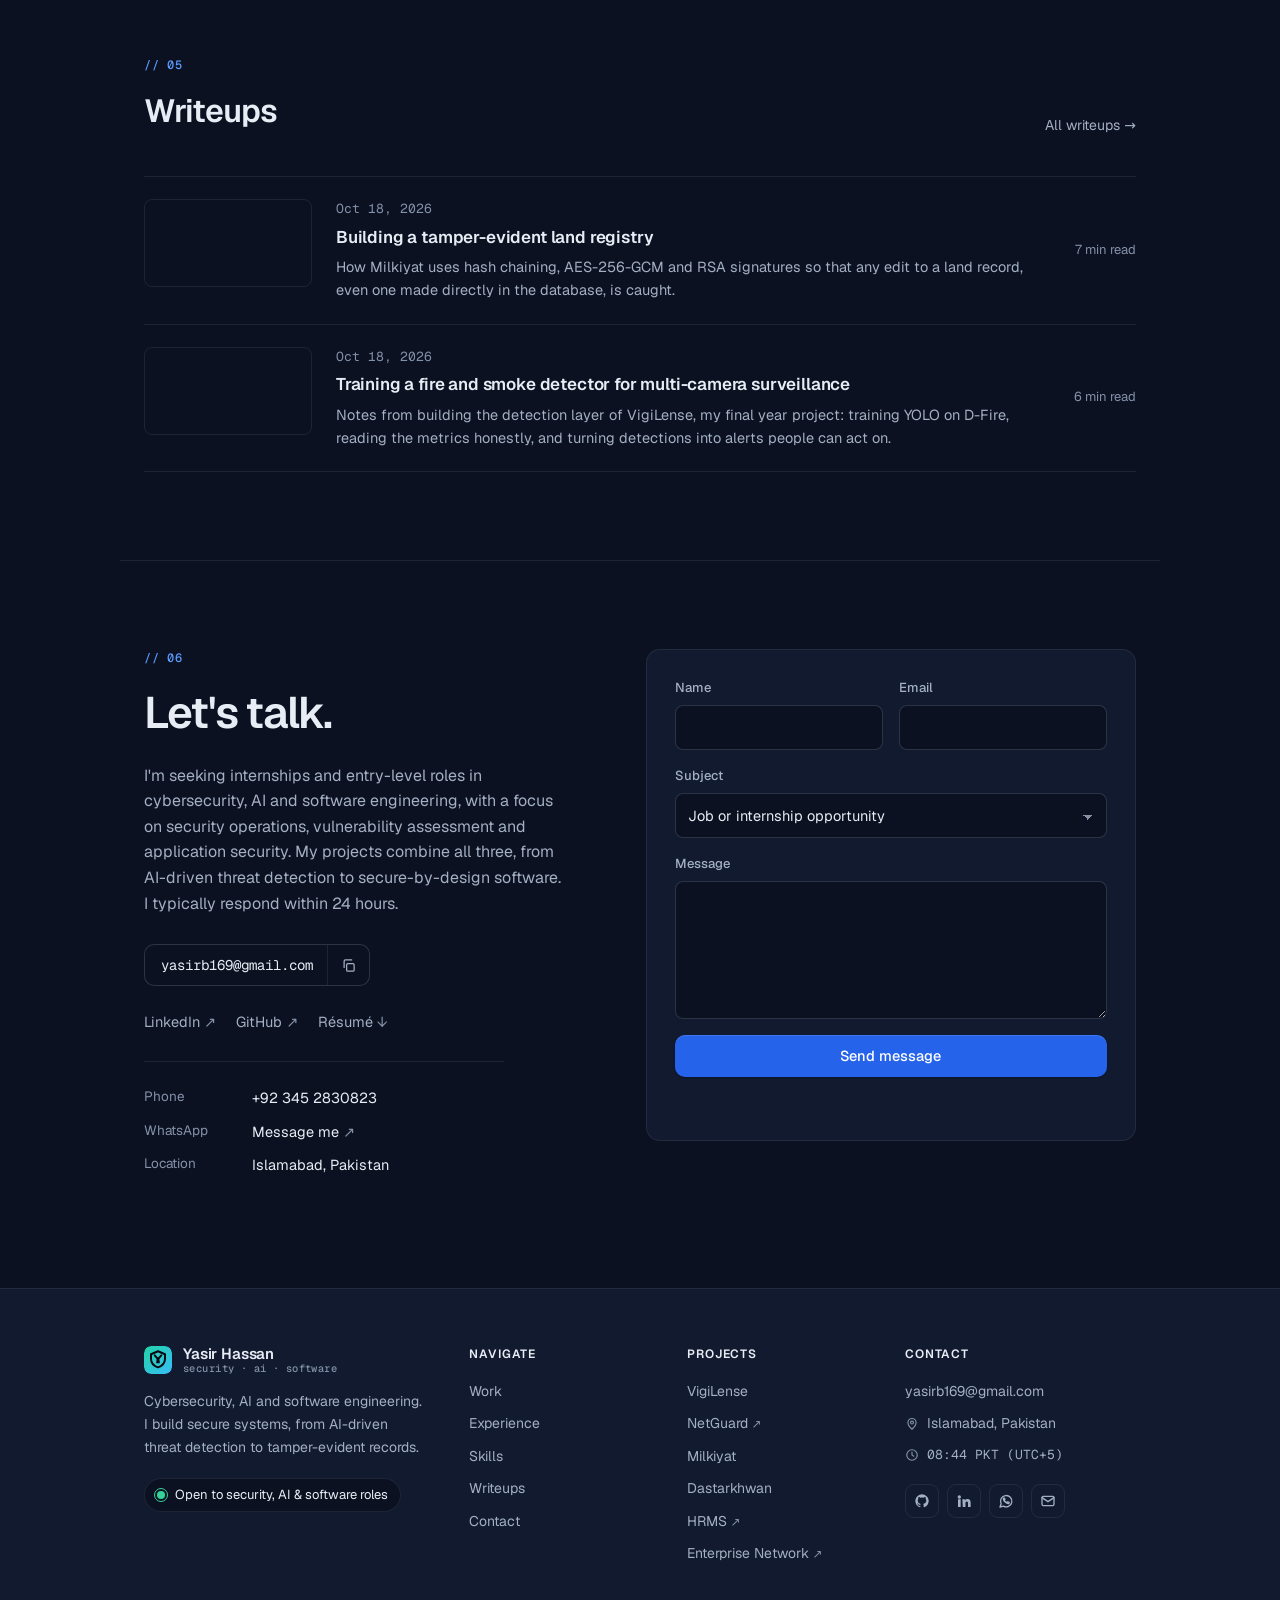
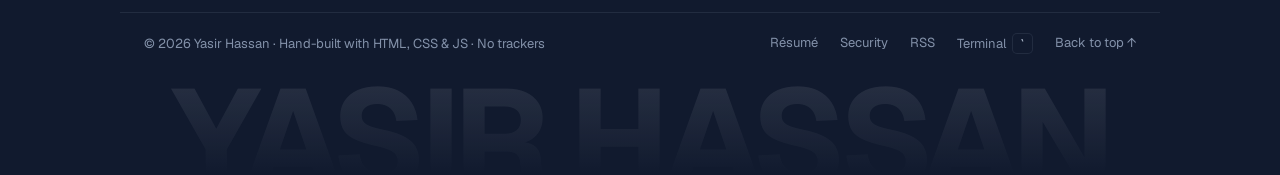
==== commit 7290efaa: "Redesign the footer New description, two-line brand, consistent project links, phone number removed " ====
--- a/index.html
+++ b/index.html
@@ -48,8 +48,8 @@
 <link rel="preload" href="assets/fonts/geist-latin.woff2" as="font" type="font/woff2" crossorigin>
 <link rel="stylesheet" href="css/fonts.css">
 <link rel="preload" href="assets/yasir-hassan.webp" as="image" type="image/webp" fetchpriority="high">
-<link rel="stylesheet" href="css/style.css?v=20261021f">
-<link rel="stylesheet" href="css/post.css?v=20261021f">
+<link rel="stylesheet" href="css/style.css?v=20261021g">
+<link rel="stylesheet" href="css/post.css?v=20261021g">
 </head>
 <body>
 <a class="skip" href="#main">Skip to content</a>
@@ -498,8 +498,8 @@
 <footer class="footer">
   <div class="container footer-top">
     <div class="footer-about">
-      <a href="#main" class="brand"><img src="assets/favicon.svg?v=3" alt="" width="24" height="24"><span>Yasir Hassan</span></a>
-      <p>Cybersecurity and Computer Engineering student at Bahria University, Islamabad. Focused on vulnerability assessment, application security and secure system design.</p>
+      <a href="#main" class="brand"><img src="assets/favicon.svg?v=3" alt="" width="28" height="28"><span class="brand-text"><span class="brand-name">Yasir Hassan</span><span class="brand-tag">security · ai · software</span></span></a>
+      <p>Cybersecurity, AI and software engineering. I build secure systems, from AI-driven threat detection to tamper-evident records.</p>
       <span class="footer-status"><span class="pulse" aria-hidden="true"></span>Open to security, AI &amp; software roles</span>
     </div>
     <nav class="footer-col" aria-label="Site">
@@ -512,18 +512,18 @@
     </nav>
     <nav class="footer-col" aria-label="Projects">
       <h2>Projects</h2>
-      <a href="https://github.com/yasirhassan-sec/vigilense" target="_blank" rel="noopener">VigiLense</a>
-      <a href="https://github.com/yasirhassan-sec/netguard" target="_blank" rel="noopener">NetGuard</a>
-      <a href="#work">Milkiyat</a>
-      <a href="#work">Dastarkhwan</a>
-      <a href="https://github.com/yasirhassan-sec/HRMS-Java-JDBC" target="_blank" rel="noopener">HRMS</a>
-      <a href="https://github.com/yasirhassan-sec/Enterprise-Network-Simulation-Cisco-Packet-Tracer-" target="_blank" rel="noopener">Enterprise Network</a>
+      <a href="projects/vigilense/">VigiLense</a>
+      <a href="https://github.com/yasirhassan-sec/netguard" target="_blank" rel="noopener">NetGuard <span class="ext" aria-hidden="true">↗</span></a>
+      <a href="projects/milkiyat/">Milkiyat</a>
+      <a href="projects/dastarkhwan/">Dastarkhwan</a>
+      <a href="https://github.com/yasirhassan-sec/HRMS-Java-JDBC" target="_blank" rel="noopener">HRMS <span class="ext" aria-hidden="true">↗</span></a>
+      <a href="https://github.com/yasirhassan-sec/Enterprise-Network-Simulation-Cisco-Packet-Tracer-" target="_blank" rel="noopener">Enterprise Network <span class="ext" aria-hidden="true">↗</span></a>
     </nav>
     <div class="footer-col">
       <h2>Contact</h2>
       <a href="mailto:yasirb169@gmail.com">yasirb169@gmail.com</a>
-      <a href="tel:+923452830823">+92 345 2830823</a>
-      <span>Islamabad, Pakistan</span>
+      <span class="footer-meta"><svg width="14" height="14" viewBox="0 0 24 24" fill="none" stroke="currentColor" stroke-width="2" stroke-linecap="round" stroke-linejoin="round" aria-hidden="true"><path d="M12 21s-7-6.2-7-11.5a7 7 0 0 1 14 0C19 14.8 12 21 12 21z"/><circle cx="12" cy="9.5" r="2.5"/></svg>Islamabad, Pakistan</span>
+      <span class="footer-meta footer-time"><svg width="14" height="14" viewBox="0 0 24 24" fill="none" stroke="currentColor" stroke-width="2" stroke-linecap="round" stroke-linejoin="round" aria-hidden="true"><circle cx="12" cy="12" r="9"/><path d="M12 7v5l3 2"/></svg><span data-local-time>PKT (UTC+5)</span></span>
       <ul class="footer-social" aria-label="Profiles">
         <li><a href="https://github.com/yasirhassan-sec" target="_blank" rel="noopener" aria-label="GitHub"><svg width="16" height="16" viewBox="0 0 24 24" fill="currentColor" aria-hidden="true"><path d="M12 2a10 10 0 0 0-3.2 19.5c.5.1.7-.2.7-.5v-1.7c-2.8.6-3.4-1.3-3.4-1.3-.5-1.2-1.1-1.5-1.1-1.5-.9-.6.1-.6.1-.6 1 .1 1.5 1 1.5 1 .9 1.6 2.4 1.1 3 .9.1-.7.4-1.1.6-1.4-2.2-.3-4.6-1.1-4.6-5 0-1.1.4-2 1-2.7-.1-.3-.4-1.3.1-2.7 0 0 .8-.3 2.8 1a9.6 9.6 0 0 1 5 0c1.9-1.3 2.8-1 2.8-1 .5 1.4.2 2.4.1 2.7.6.7 1 1.6 1 2.7 0 3.9-2.3 4.7-4.6 5 .4.3.7.9.7 1.9V21c0 .3.2.6.7.5A10 10 0 0 0 12 2z"/></svg></a></li>
         <li><a href="https://www.linkedin.com/in/yasir-hassan-" target="_blank" rel="noopener" aria-label="LinkedIn"><svg width="16" height="16" viewBox="0 0 24 24" fill="currentColor" aria-hidden="true"><path d="M4.98 3.5a2.5 2.5 0 1 1 0 5 2.5 2.5 0 0 1 0-5zM3 9.5h4V21H3zM9.5 9.5h3.8v1.6h.1c.5-1 1.8-2 3.8-2 4 0 4.8 2.6 4.8 6V21h-4v-5.2c0-1.3 0-2.9-1.8-2.9s-2 1.4-2 2.8V21h-4z"/></svg></a></li>
@@ -533,7 +533,7 @@
     </div>
   </div>
   <div class="container footer-bottom">
-    <span>© <span id="year">2026</span> Yasir Hassan. All rights reserved.</span>
+    <span>© <span id="year">2026</span> Yasir Hassan · Hand-built with HTML, CSS &amp; JS · No trackers</span>
     <nav aria-label="Legal">
       <a href="assets/Yasir_Hassan_Resume.pdf" download>Résumé</a>
       <a href=".well-known/security.txt">Security</a>
@@ -542,6 +542,7 @@
       <a href="#main" class="to-top-link">Back to top ↑</a>
     </nav>
   </div>
+  <div class="footer-wordmark" aria-hidden="true">YASIR HASSAN</div>
 </footer>
 
 <!-- Command palette -->
@@ -577,7 +578,7 @@
 
 <div class="toast" id="toast" role="status" aria-live="polite"></div>
 
-<script src="js/main.js?v=20261021f" defer></script>
-<script src="js/terminal.js?v=20261021f" defer></script>
+<script src="js/main.js?v=20261021g" defer></script>
+<script src="js/terminal.js?v=20261021g" defer></script>
 </body>
 </html>
--- a/css/style.css
+++ b/css/style.css
@@ -415,6 +415,33 @@
 .footer-bottom nav { display: flex; gap: 22px; flex-wrap: wrap; }
 .footer-bottom a { transition: color .15s; }
 .footer-bottom a:hover { color: var(--text); }
+
+/* Footer: accent edge, CTA band, brand, contact meta and wordmark */
+.footer { position: relative; overflow: hidden; }
+.footer::before {
+  content: ""; position: absolute; top: -1px; left: 0; right: 0; height: 1px; opacity: .55;
+  background: linear-gradient(90deg, transparent, var(--accent) 30%, var(--accent-2) 70%, transparent);
+}
+.footer .brand img { width: 28px; height: 28px; border-radius: 7px; }
+.footer-about p { color: var(--text-2); }
+.footer-col .ext { font-size: .85em; color: var(--text-3); }
+.footer-meta { display: inline-flex; align-items: center; gap: 8px; }
+.footer-meta svg { flex: none; color: var(--text-3); }
+.footer-time { font-family: var(--mono); font-size: 13px; }
+.footer-cta {
+  display: flex; align-items: center; justify-content: space-between; gap: 24px; flex-wrap: wrap;
+  margin-top: 48px; padding: 28px 32px; border: 1px solid var(--border); border-radius: var(--radius);
+  background: radial-gradient(120% 160% at 0% 0%, color-mix(in srgb, var(--accent) 14%, transparent), transparent 60%), var(--bg);
+}
+.footer-cta h2 { font-size: 22px; font-weight: 600; letter-spacing: -.02em; color: var(--text); }
+.footer-cta p { margin-top: 6px; color: var(--text-2); }
+.footer-cta-actions { display: flex; gap: 10px; flex-wrap: wrap; }
+.footer-wordmark {
+  margin: 4px 0 -.14em; text-align: center; white-space: nowrap; user-select: none; pointer-events: none;
+  font-size: clamp(52px, 11vw, 140px); font-weight: 700; letter-spacing: -.05em; line-height: .8;
+  background: linear-gradient(180deg, color-mix(in srgb, var(--text) 10%, transparent), transparent 85%);
+  -webkit-background-clip: text; background-clip: text; -webkit-text-fill-color: transparent;
+}
 
 /* ---------- Command palette ---------- */
 .palette {
@@ -518,6 +545,9 @@
   .footer-top { grid-template-columns: 1fr 1fr; gap: 32px 24px; padding-top: 44px; padding-bottom: 36px; }
   .footer-about { grid-column: 1 / -1; }
   .footer-bottom { flex-direction: column; align-items: flex-start; gap: 12px; }
+  .footer-cta { margin-top: 36px; padding: 22px; }
+  .footer-cta-actions { width: 100%; }
+  .footer-cta-actions .btn { flex: 1; }
   .contact { grid-template-columns: 1fr; gap: 36px; }
   .form { padding: 20px; }
   .form-row { grid-template-columns: 1fr; }
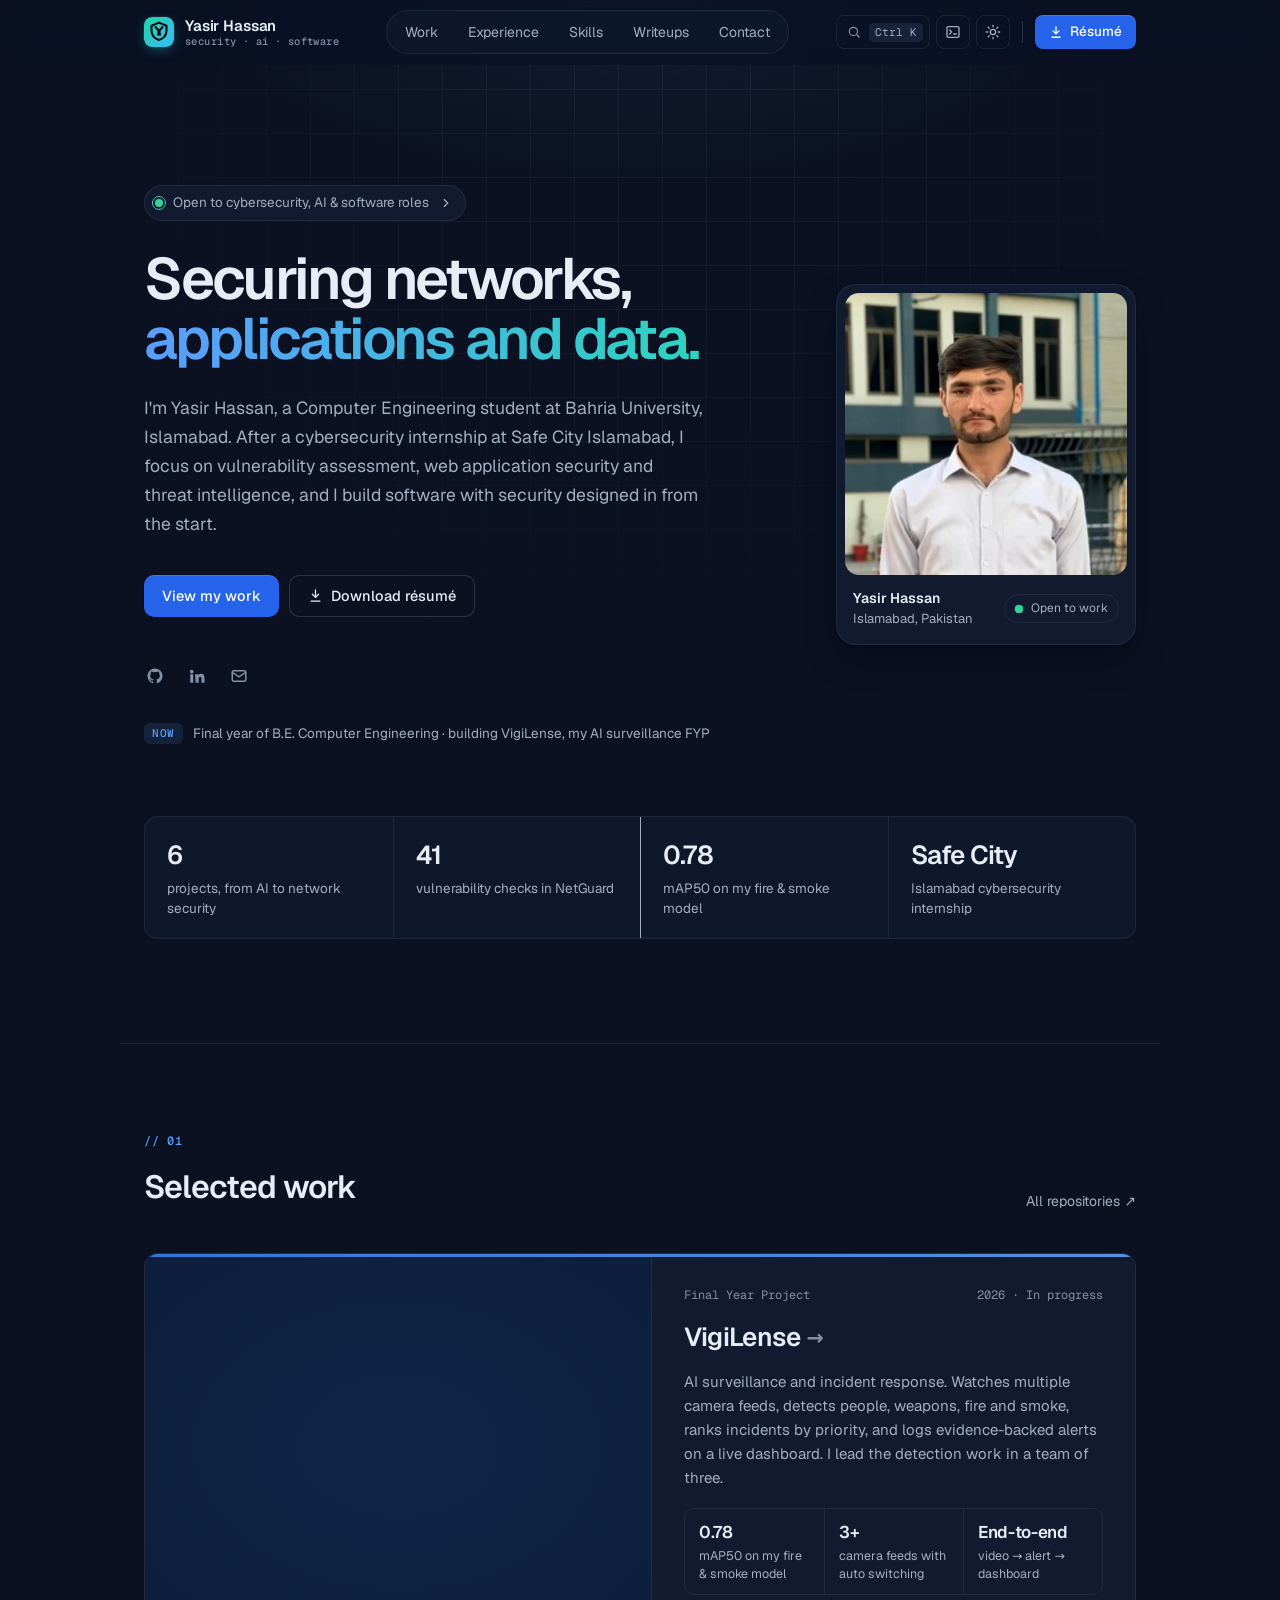
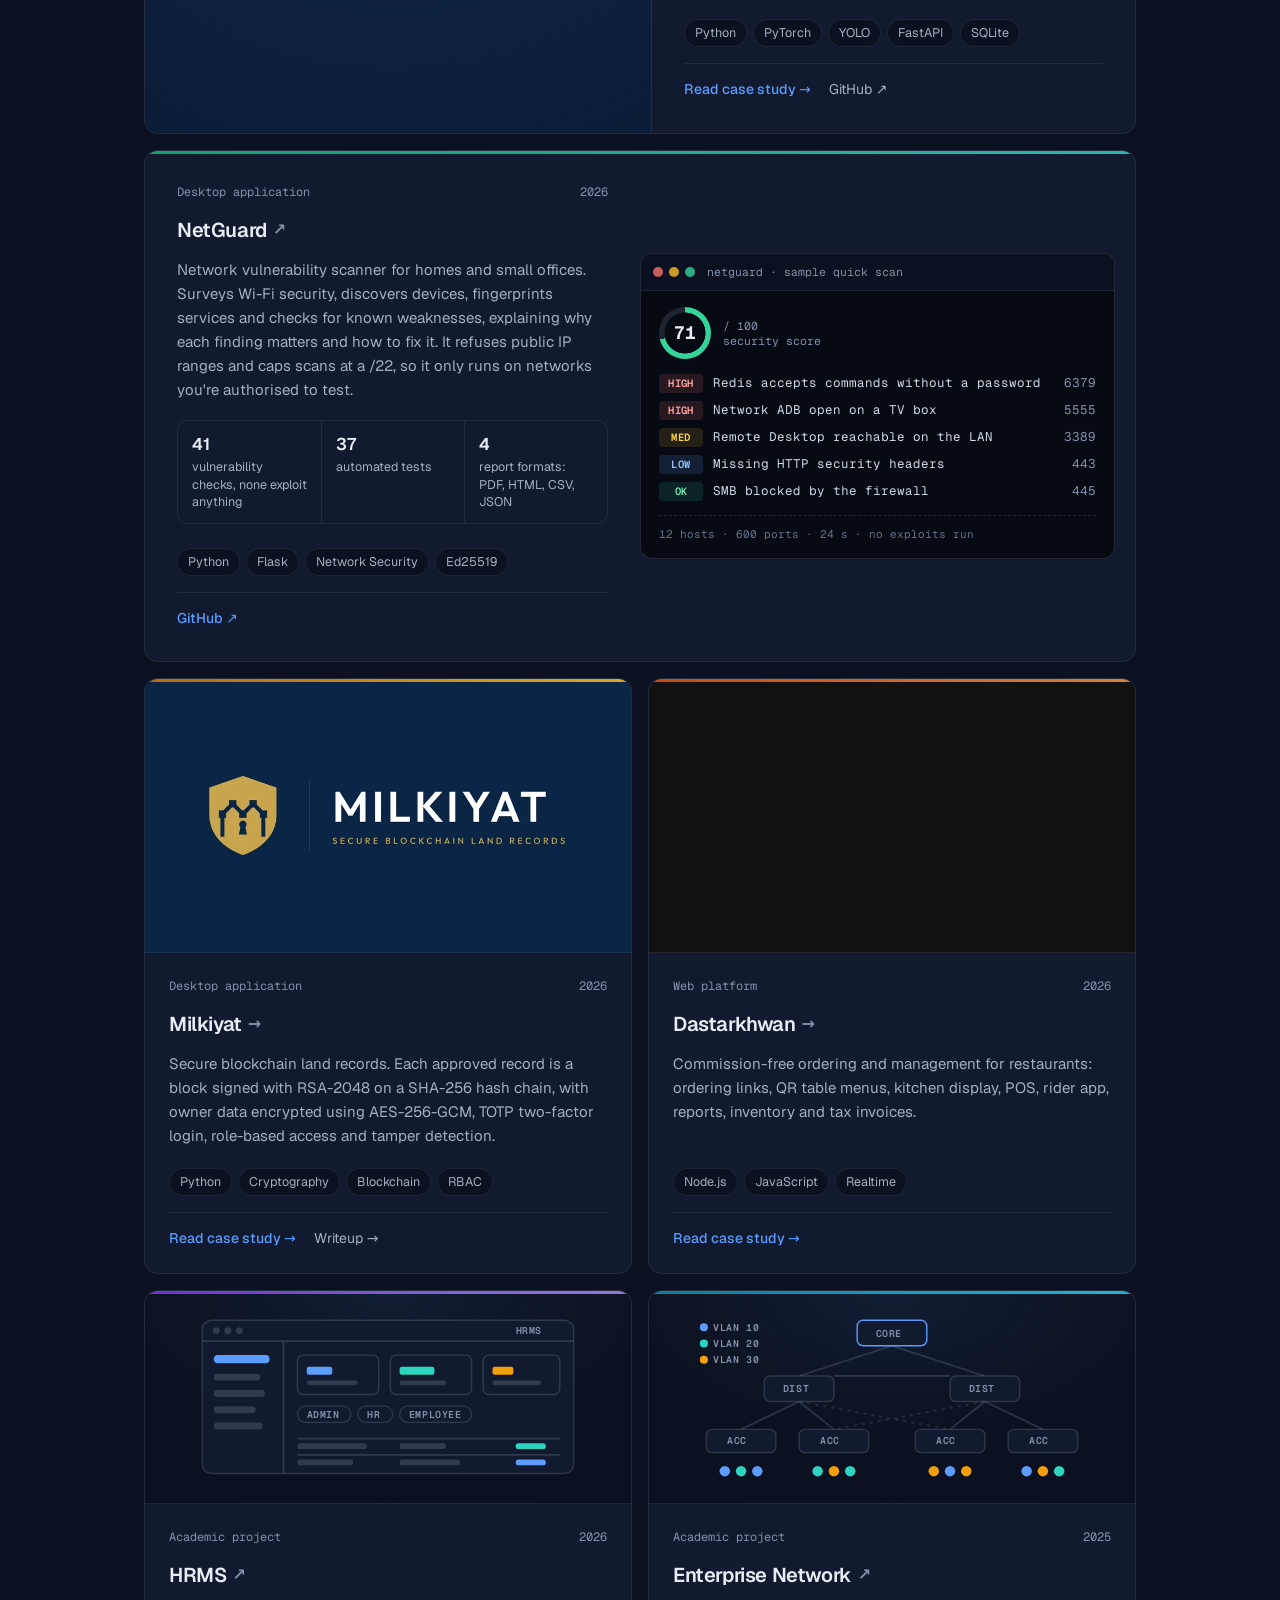
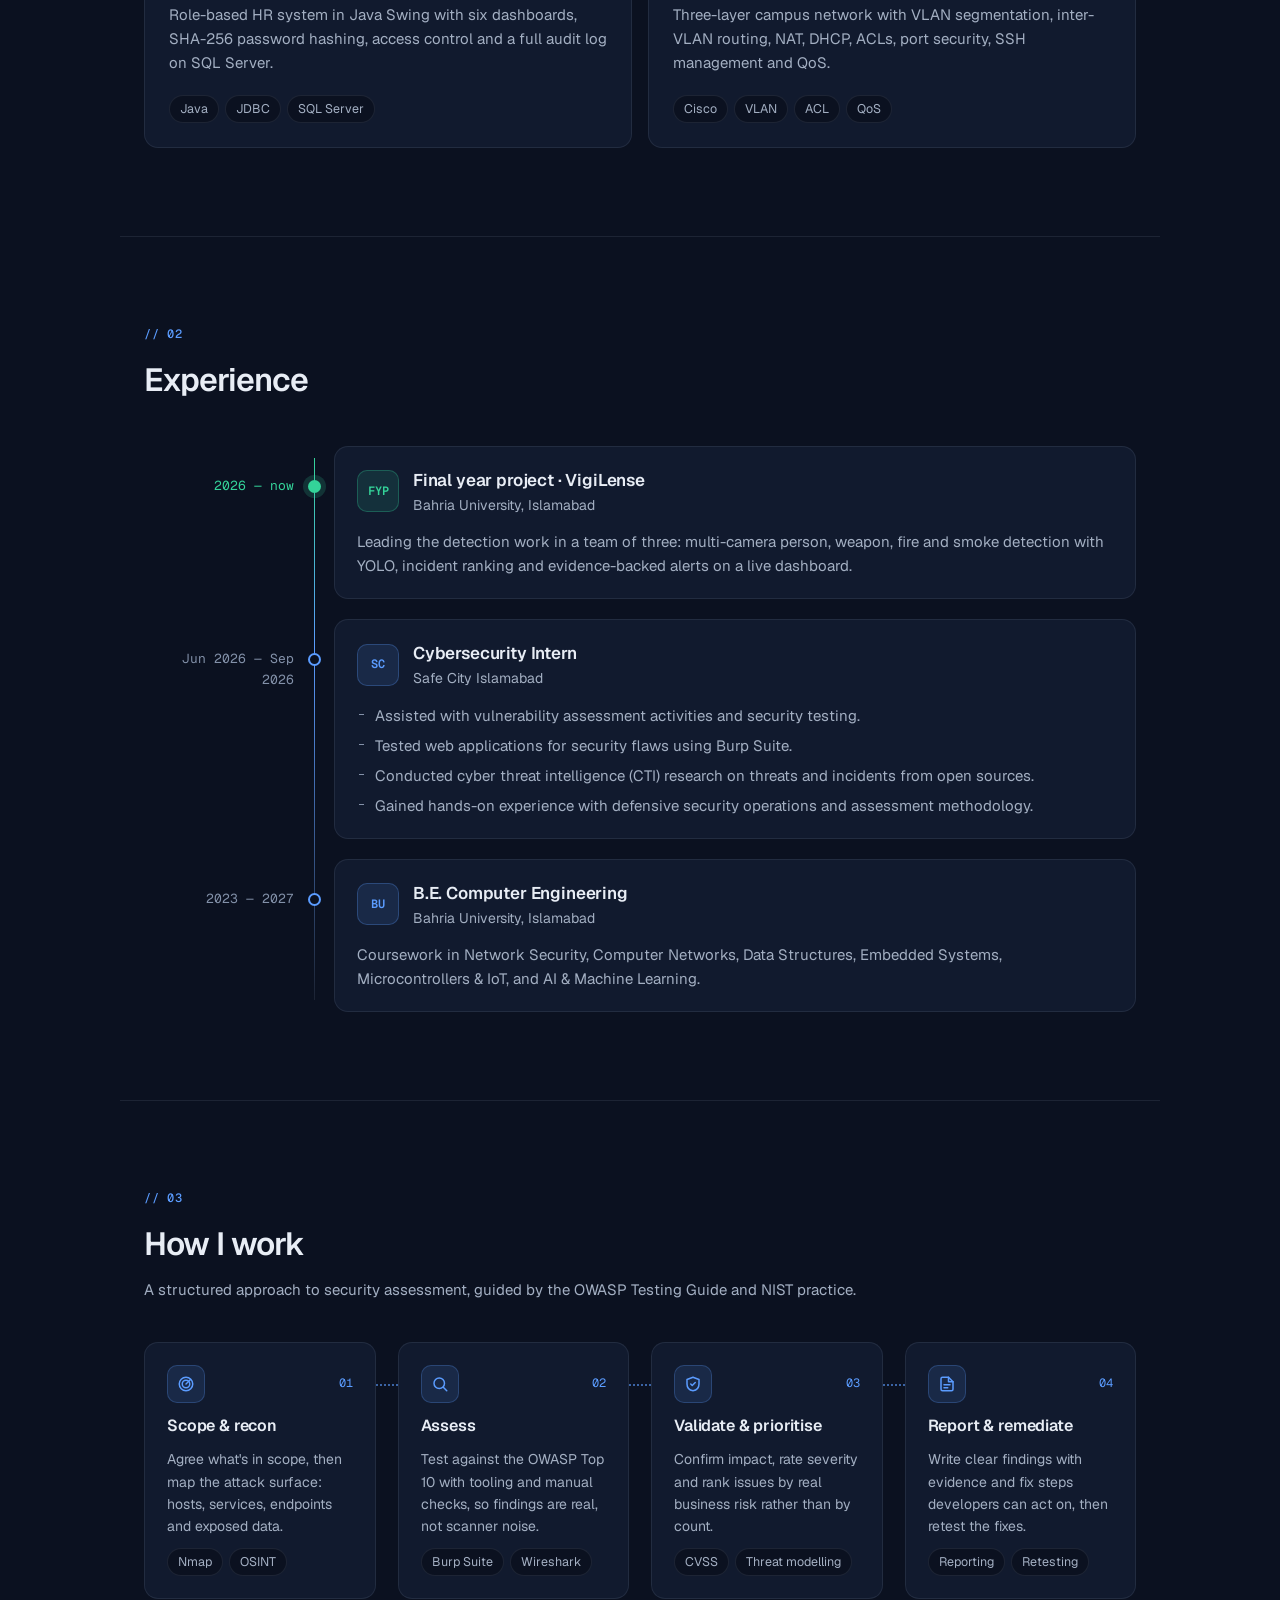
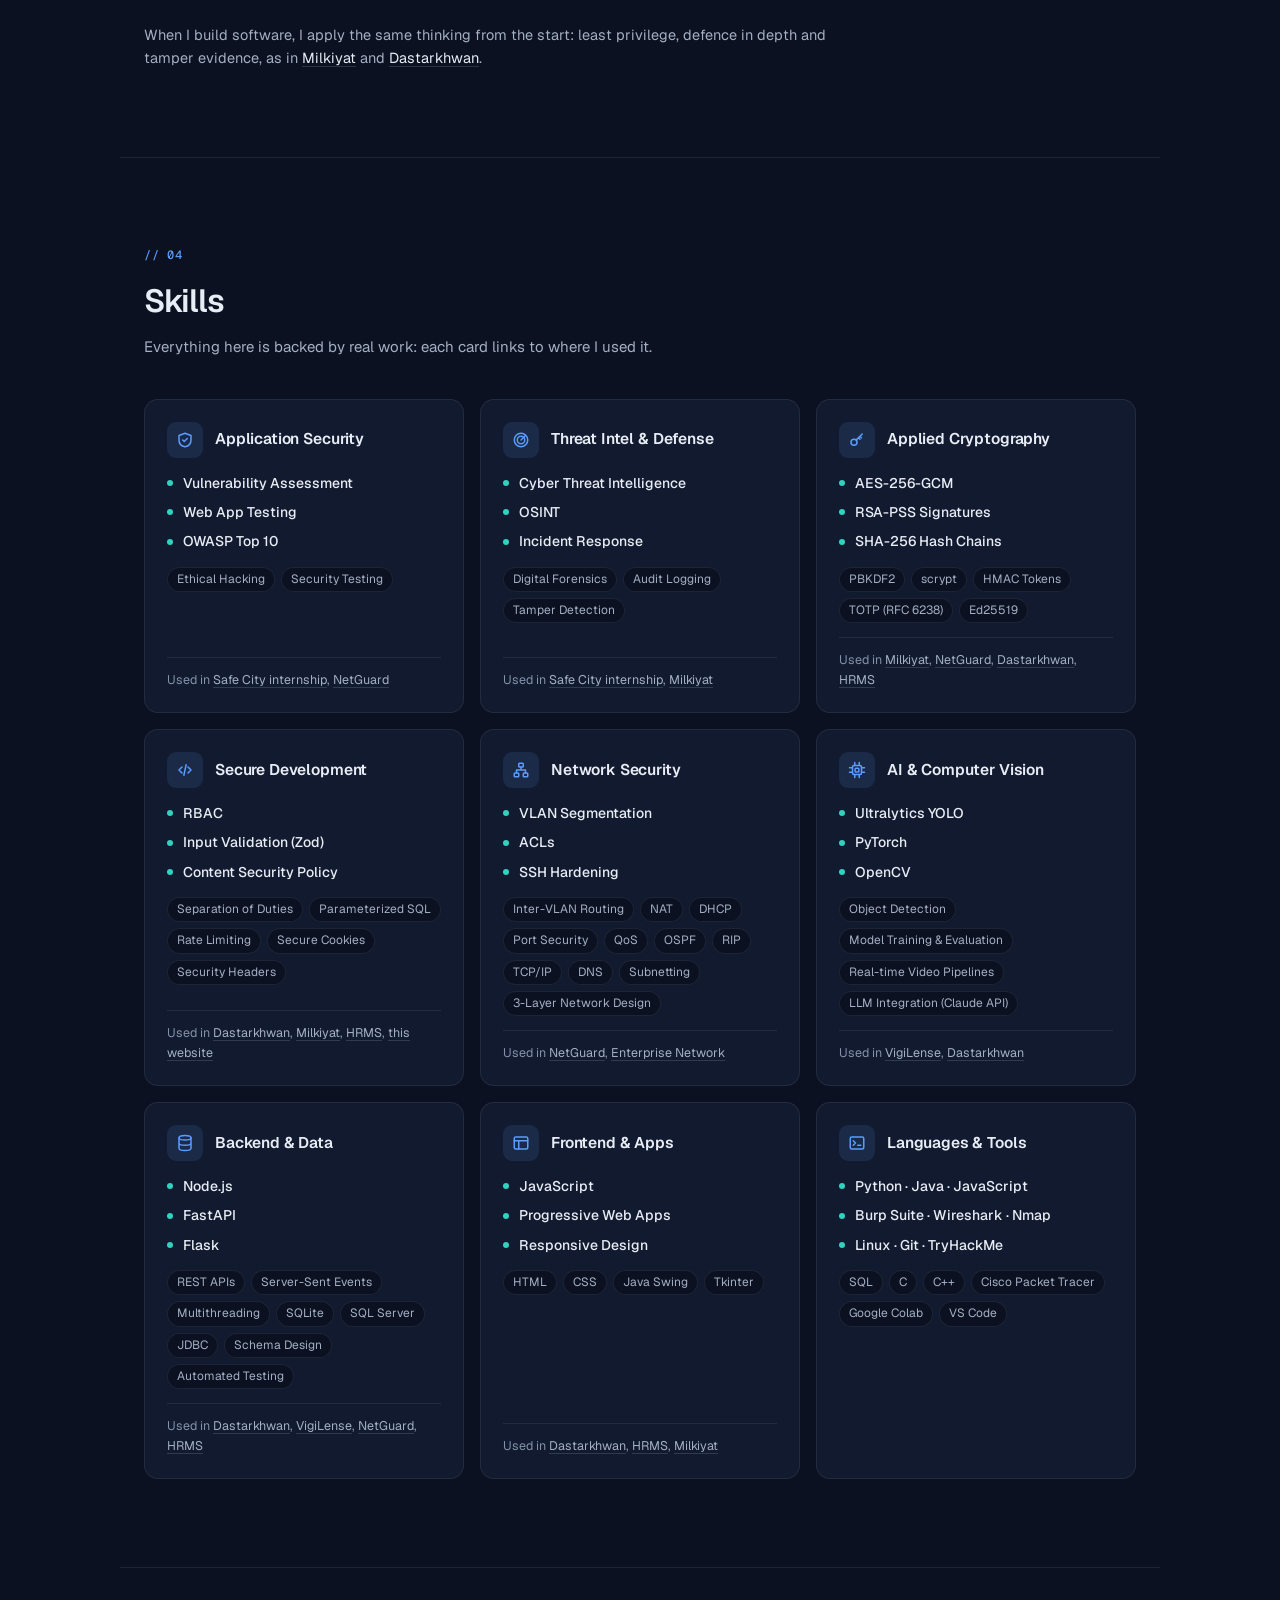
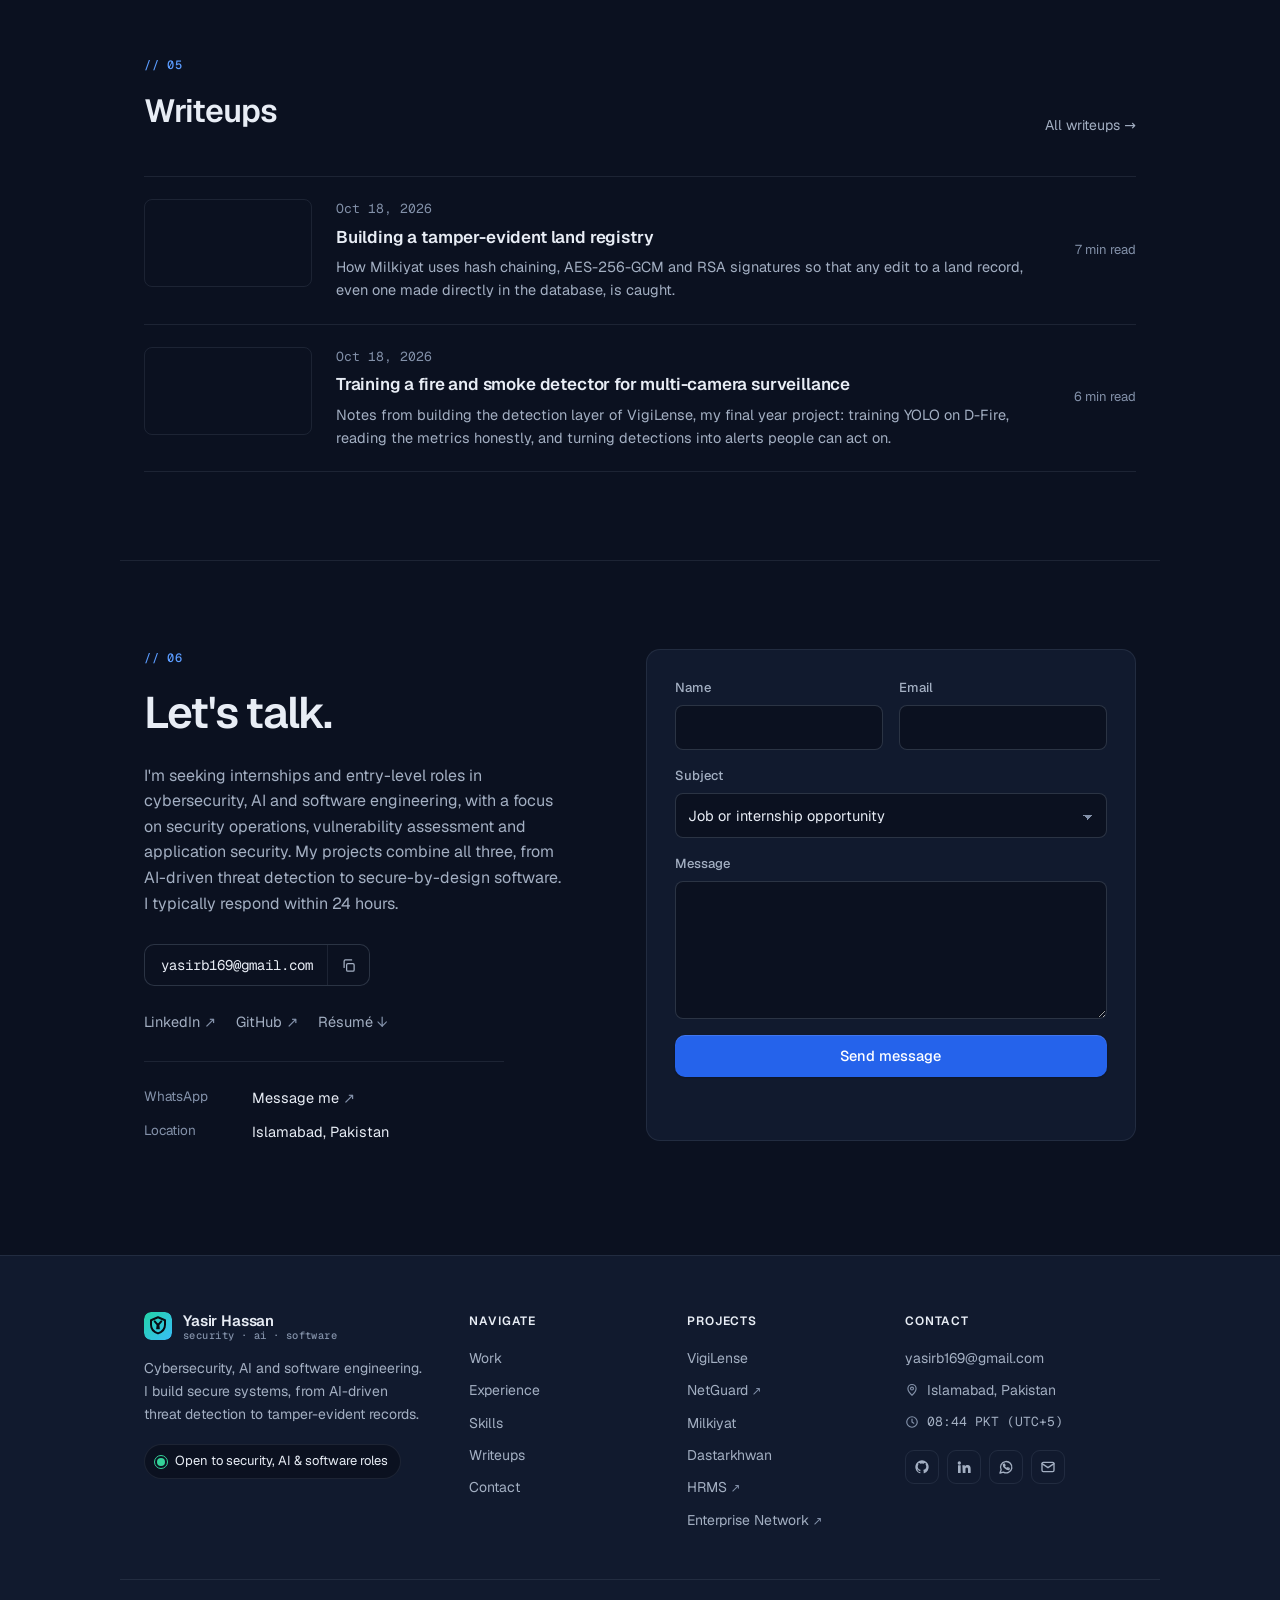
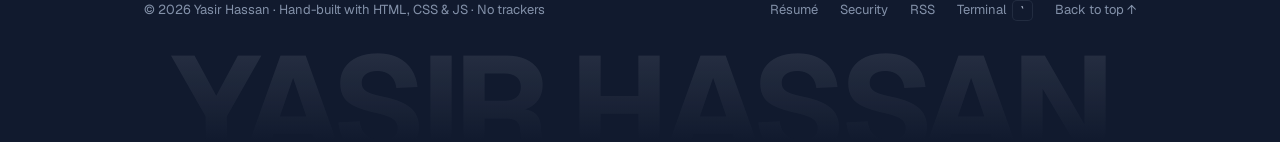
==== commit 5368553d: "Remove the phone number from the contact section and structured data The WhatsApp link stays as the " ====
--- a/index.html
+++ b/index.html
@@ -40,7 +40,6 @@
   "alumniOf": { "@type": "CollegeOrUniversity", "name": "Bahria University Islamabad" },
   "address": { "@type": "PostalAddress", "addressLocality": "Islamabad", "addressCountry": "PK" },
   "email": "mailto:yasirb169@gmail.com",
-  "telephone": "+92-345-2830823",
   "sameAs": ["https://github.com/yasirhassan-sec", "https://www.linkedin.com/in/yasir-hassan-"],
   "knowsAbout": ["Vulnerability Assessment", "Web Application Security", "Cyber Threat Intelligence", "Network Security"]
 }
@@ -454,7 +453,6 @@
           <li><a href="assets/Yasir_Hassan_Resume.pdf" download>Résumé <span>↓</span></a></li>
         </ul>
         <ul class="contact-lines">
-          <li><span>Phone</span><a href="tel:+923452830823">+92 345 2830823</a></li>
           <li><span>WhatsApp</span><a href="https://wa.me/923452830823" target="_blank" rel="noopener">Message me <span class="dim-arrow">↗</span></a></li>
           <li><span>Location</span>Islamabad, Pakistan</li>
         </ul>
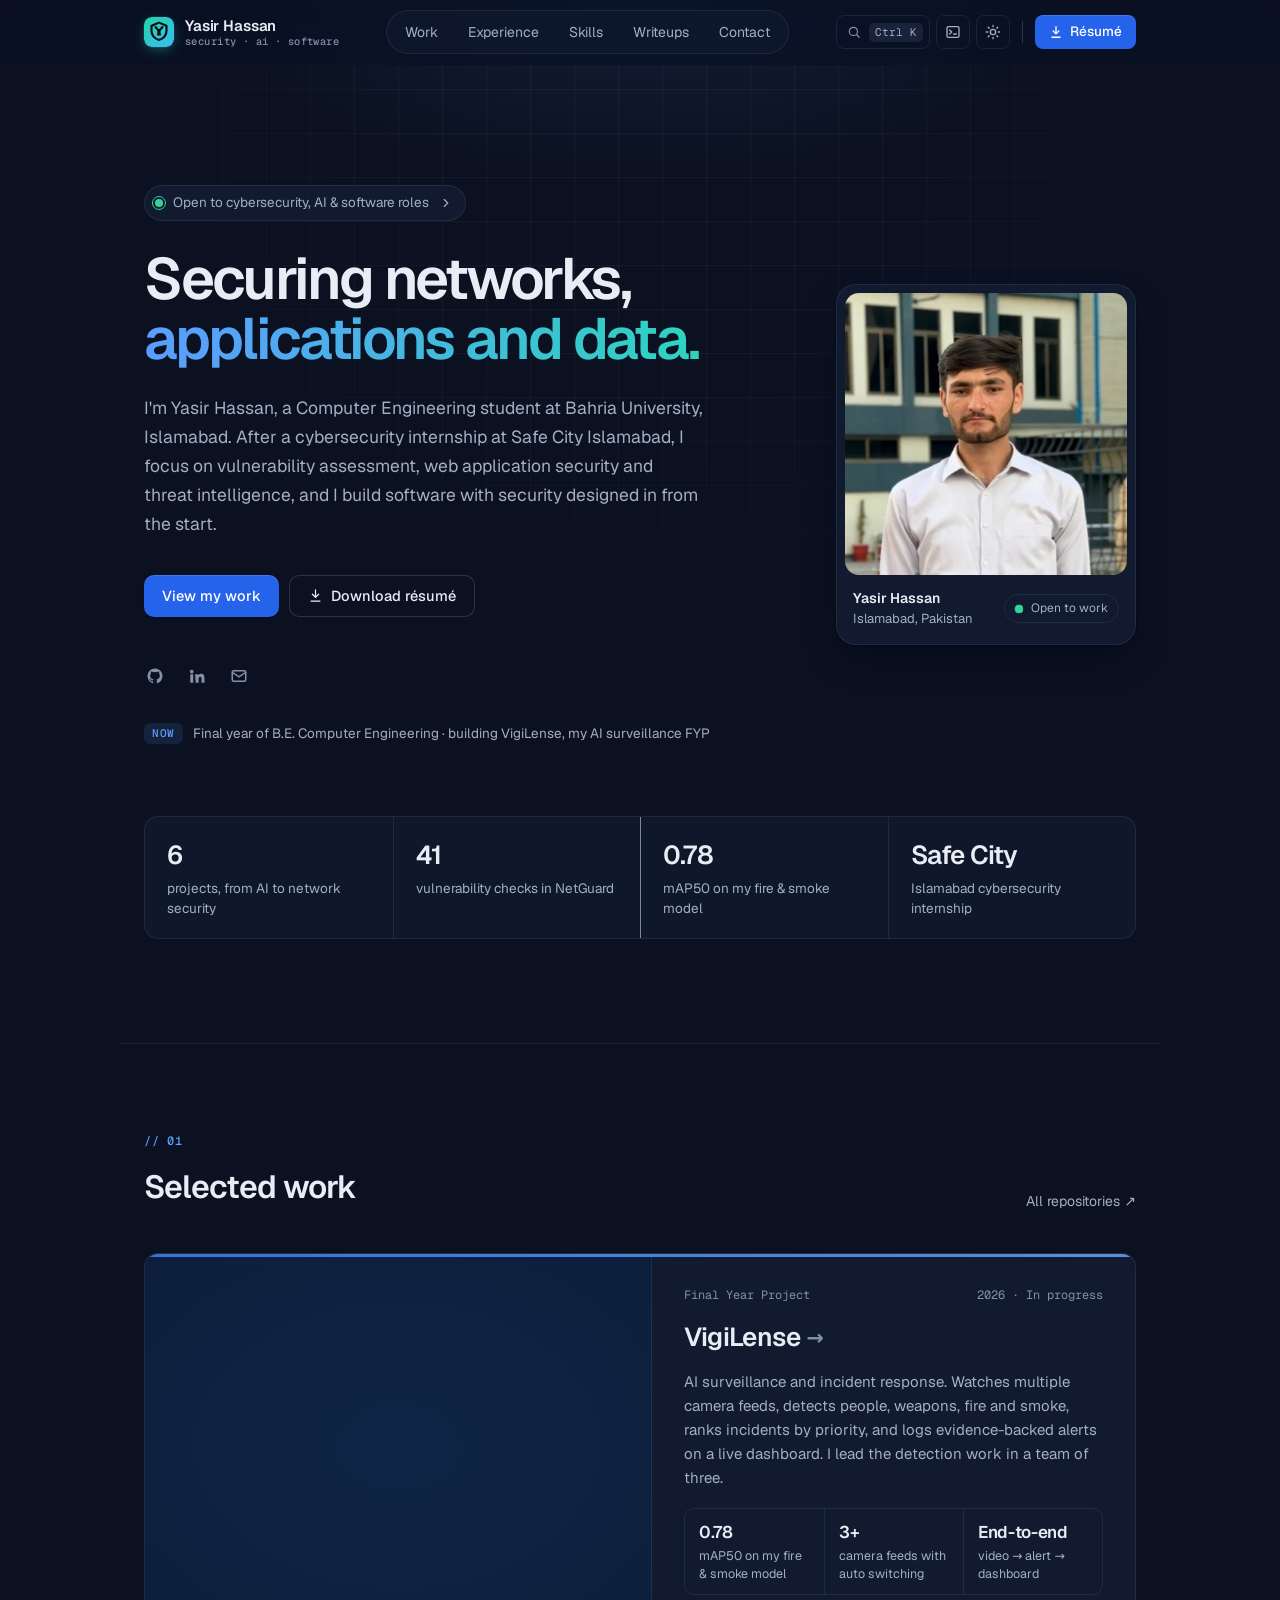
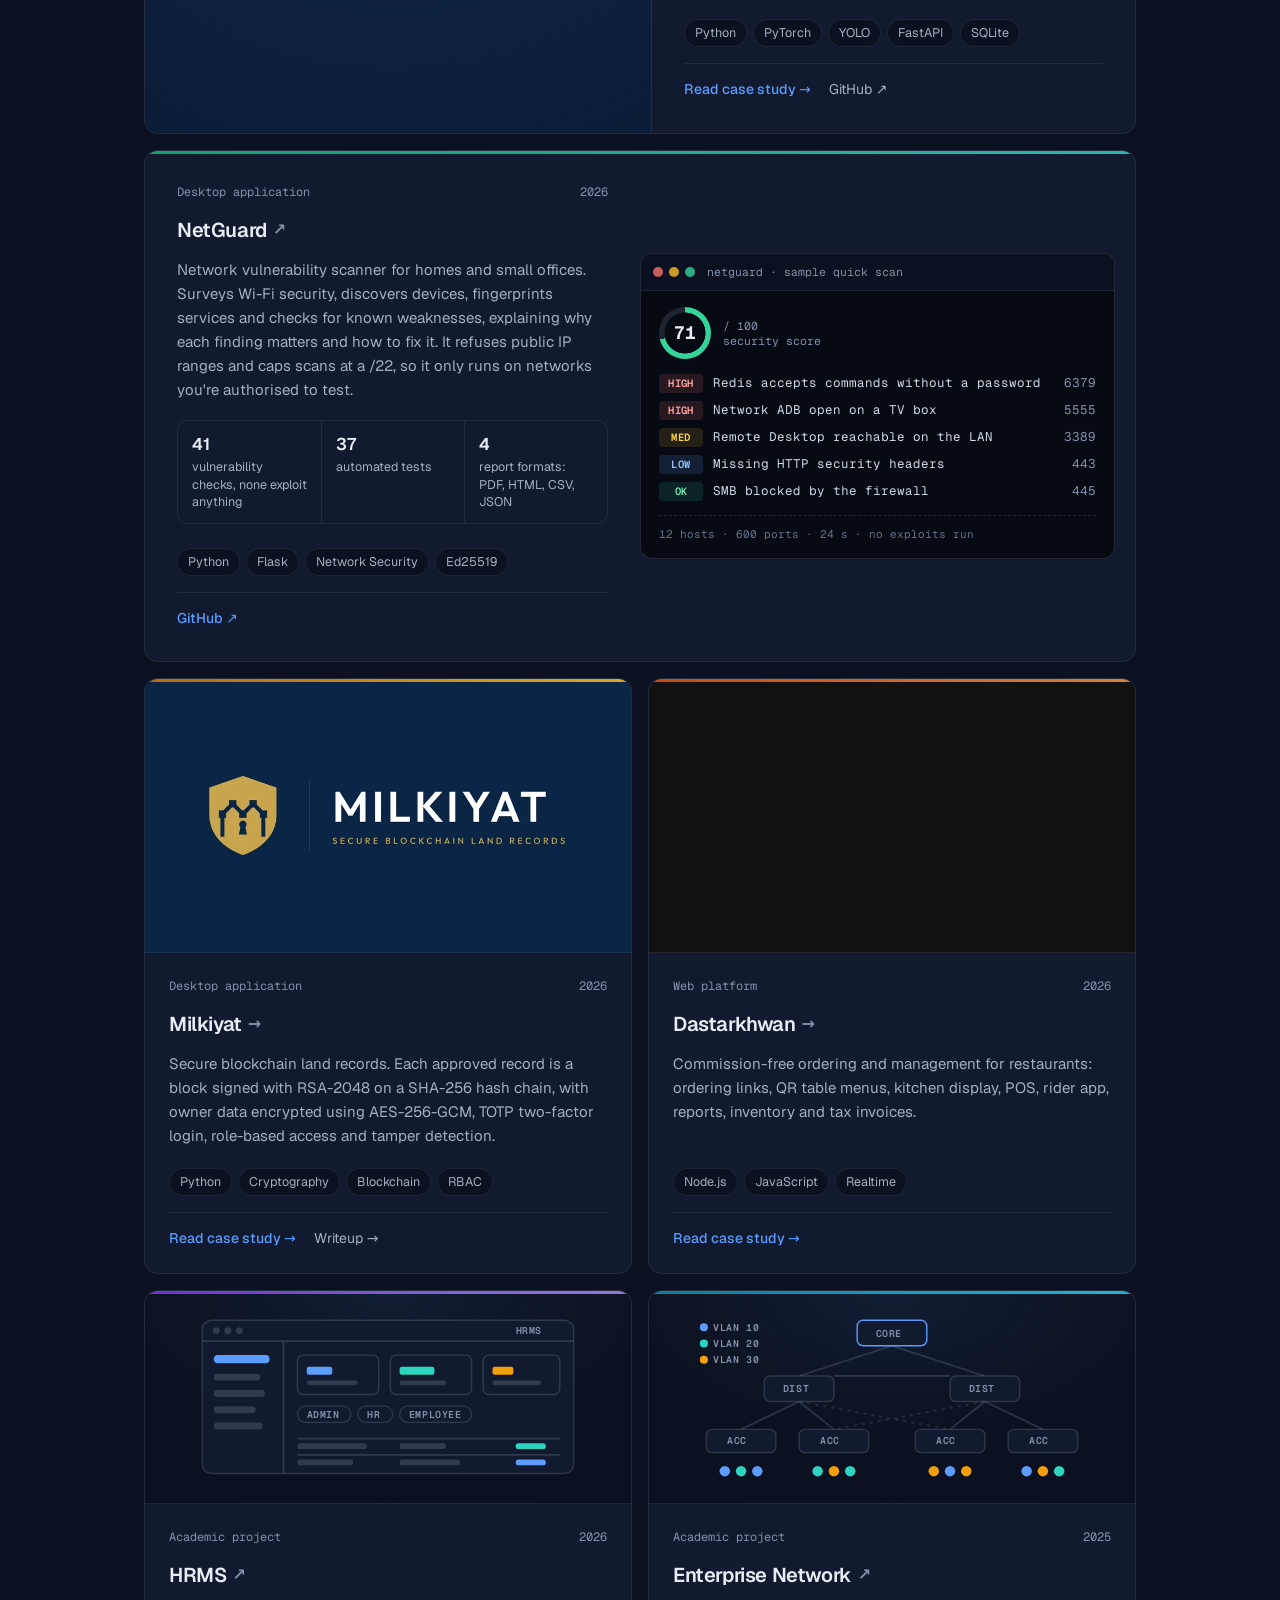
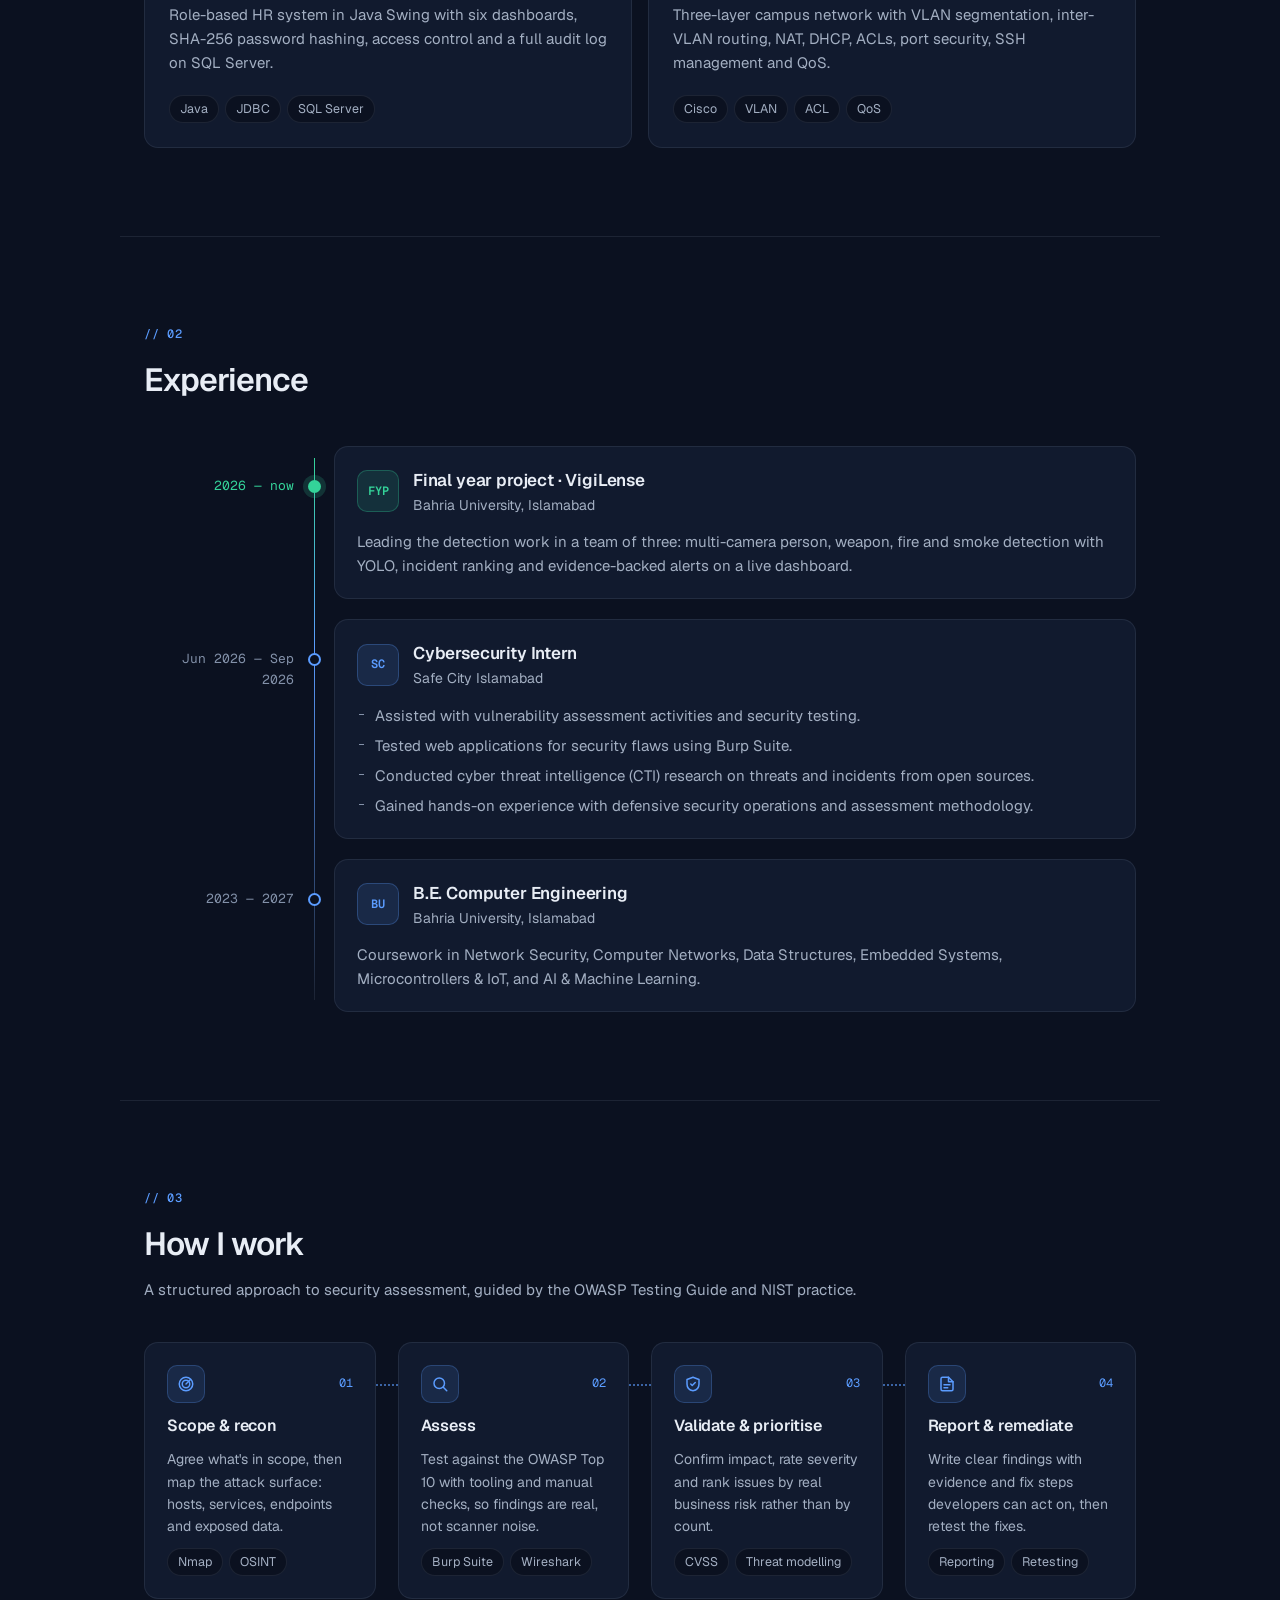
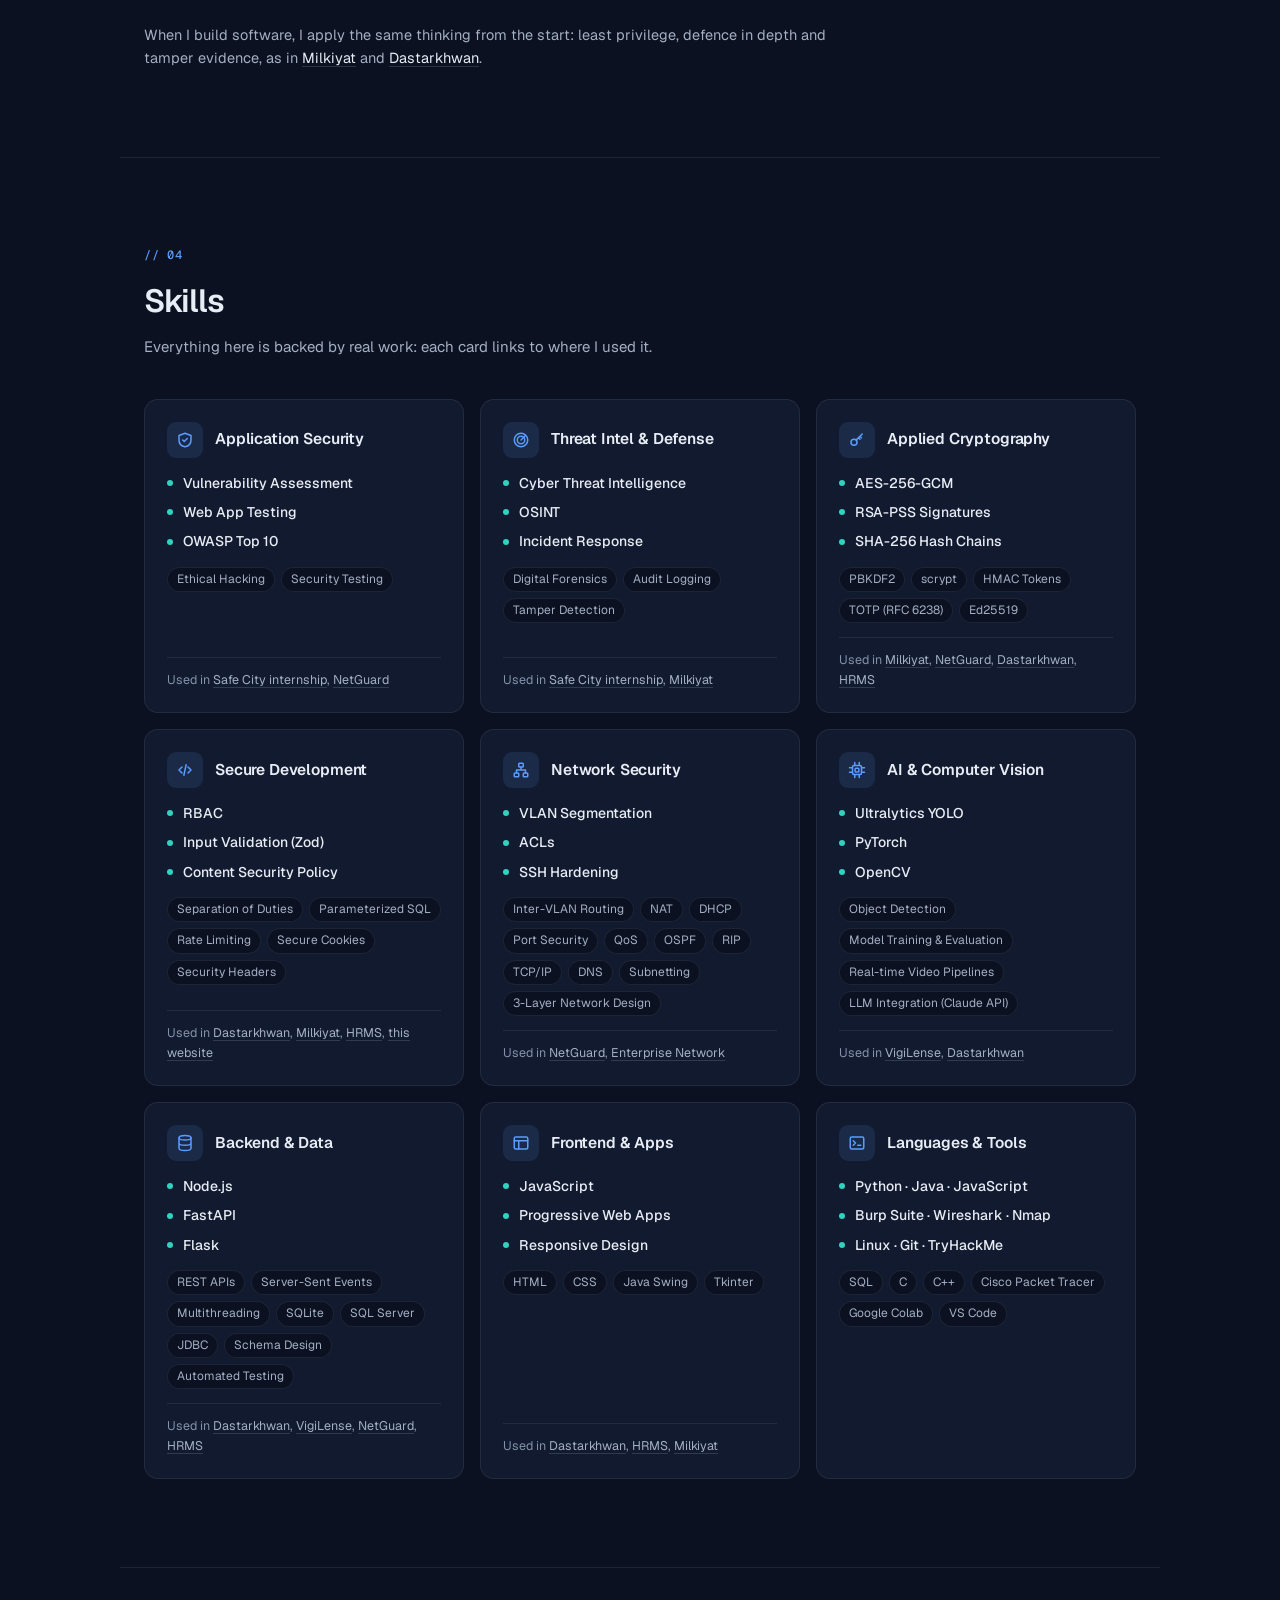
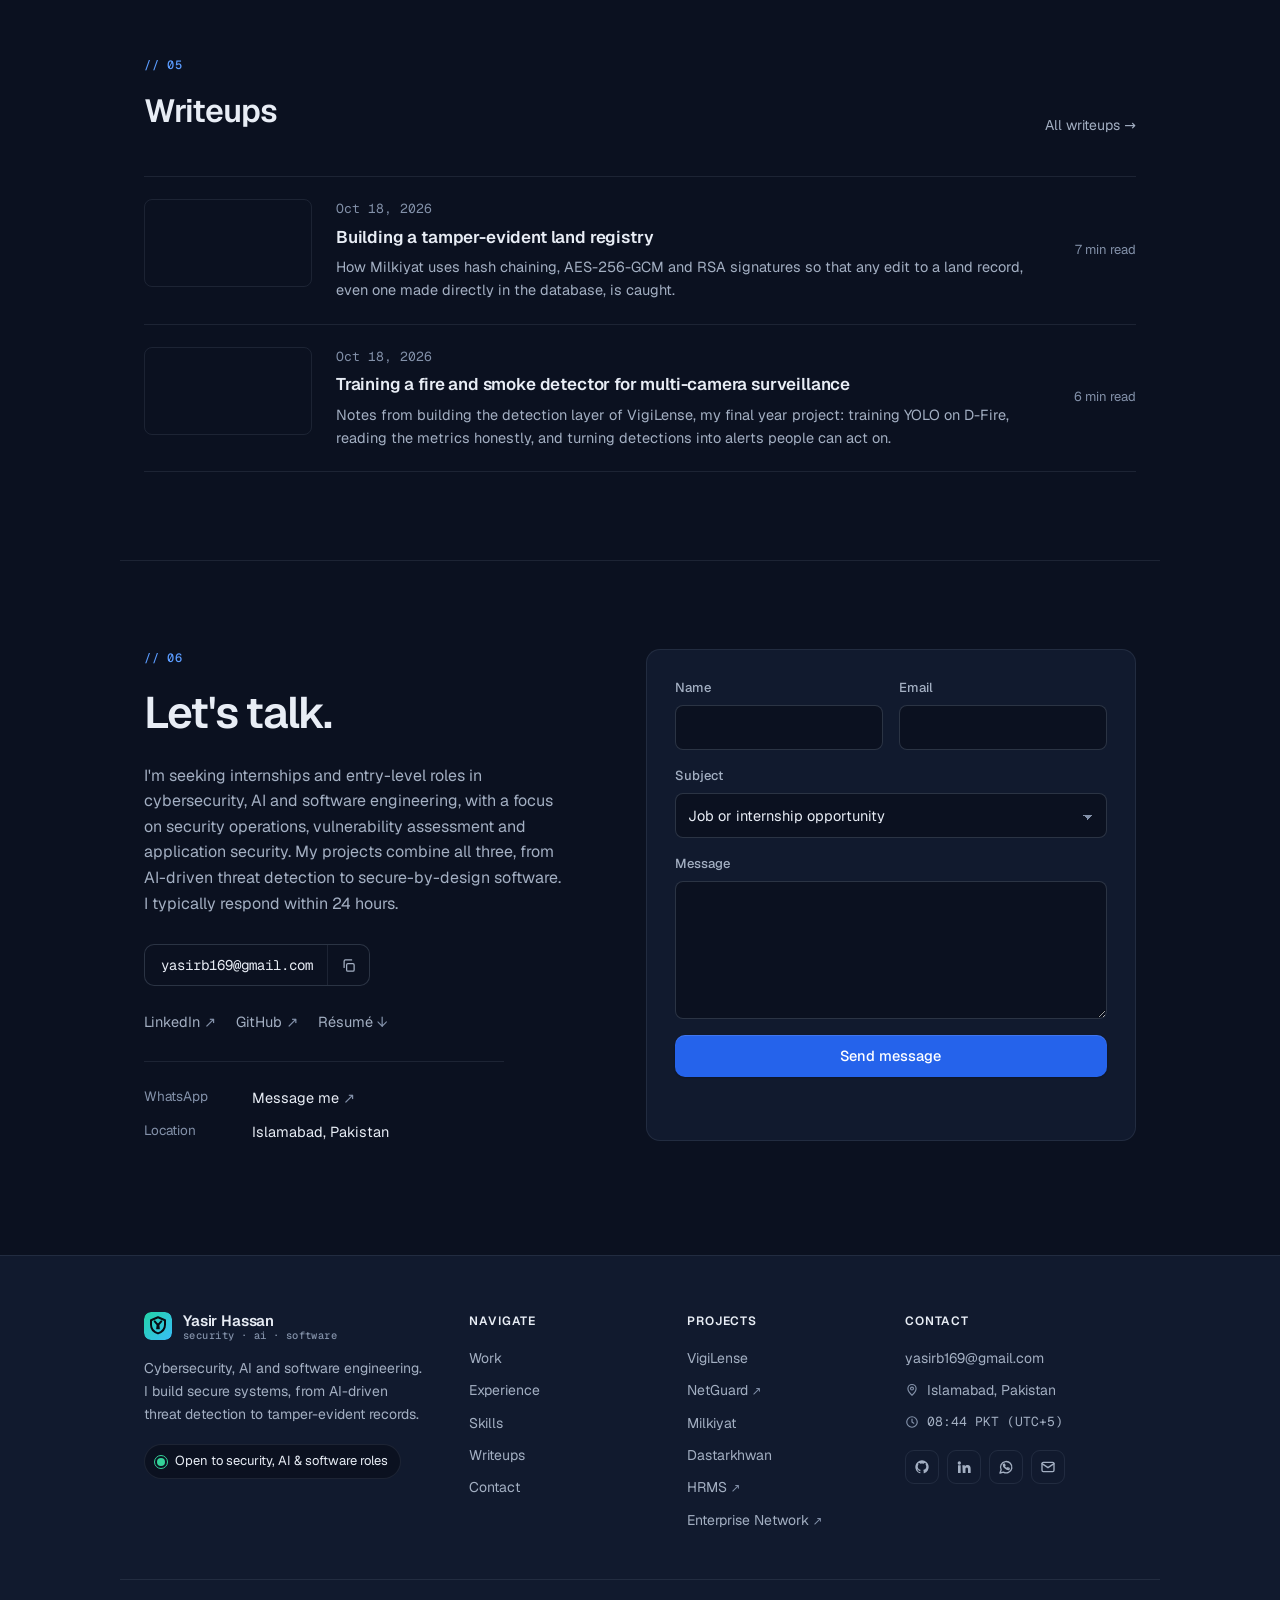
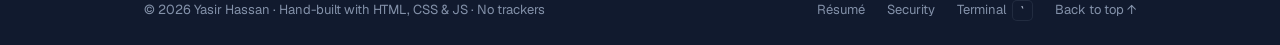
==== commit 786685b1: "Add a Security page; drop the footer wordmark and RSS link The footer's Security link now opens a re" ====
--- a/index.html
+++ b/index.html
@@ -47,8 +47,8 @@
 <link rel="preload" href="assets/fonts/geist-latin.woff2" as="font" type="font/woff2" crossorigin>
 <link rel="stylesheet" href="css/fonts.css">
 <link rel="preload" href="assets/yasir-hassan.webp" as="image" type="image/webp" fetchpriority="high">
-<link rel="stylesheet" href="css/style.css?v=20261021g">
-<link rel="stylesheet" href="css/post.css?v=20261021g">
+<link rel="stylesheet" href="css/style.css?v=20261022a">
+<link rel="stylesheet" href="css/post.css?v=20261022a">
 </head>
 <body>
 <a class="skip" href="#main">Skip to content</a>
@@ -534,13 +534,11 @@
     <span>© <span id="year">2026</span> Yasir Hassan · Hand-built with HTML, CSS &amp; JS · No trackers</span>
     <nav aria-label="Legal">
       <a href="assets/Yasir_Hassan_Resume.pdf" download>Résumé</a>
-      <a href=".well-known/security.txt">Security</a>
-      <a href="writeups/feed.xml">RSS</a>
+      <a href="/security/">Security</a>
       <button type="button" data-open-terminal>Terminal <kbd>`</kbd></button>
       <a href="#main" class="to-top-link">Back to top ↑</a>
     </nav>
   </div>
-  <div class="footer-wordmark" aria-hidden="true">YASIR HASSAN</div>
 </footer>
 
 <!-- Command palette -->
@@ -576,7 +574,7 @@
 
 <div class="toast" id="toast" role="status" aria-live="polite"></div>
 
-<script src="js/main.js?v=20261021g" defer></script>
-<script src="js/terminal.js?v=20261021g" defer></script>
+<script src="js/main.js?v=20261022a" defer></script>
+<script src="js/terminal.js?v=20261022a" defer></script>
 </body>
 </html>
--- a/css/style.css
+++ b/css/style.css
@@ -416,7 +416,7 @@
 .footer-bottom a { transition: color .15s; }
 .footer-bottom a:hover { color: var(--text); }
 
-/* Footer: accent edge, CTA band, brand, contact meta and wordmark */
+/* Footer: accent edge, CTA band, brand and contact meta */
 .footer { position: relative; overflow: hidden; }
 .footer::before {
   content: ""; position: absolute; top: -1px; left: 0; right: 0; height: 1px; opacity: .55;
@@ -436,13 +436,6 @@
 .footer-cta h2 { font-size: 22px; font-weight: 600; letter-spacing: -.02em; color: var(--text); }
 .footer-cta p { margin-top: 6px; color: var(--text-2); }
 .footer-cta-actions { display: flex; gap: 10px; flex-wrap: wrap; }
-.footer-wordmark {
-  margin: 4px 0 -.14em; text-align: center; white-space: nowrap; user-select: none; pointer-events: none;
-  font-size: clamp(52px, 11vw, 140px); font-weight: 700; letter-spacing: -.05em; line-height: .8;
-  background: linear-gradient(180deg, color-mix(in srgb, var(--text) 10%, transparent), transparent 85%);
-  -webkit-background-clip: text; background-clip: text; -webkit-text-fill-color: transparent;
-}
-
 /* ---------- Command palette ---------- */
 .palette {
   position: fixed; inset: 0; z-index: 200; display: flex; justify-content: center; align-items: flex-start;
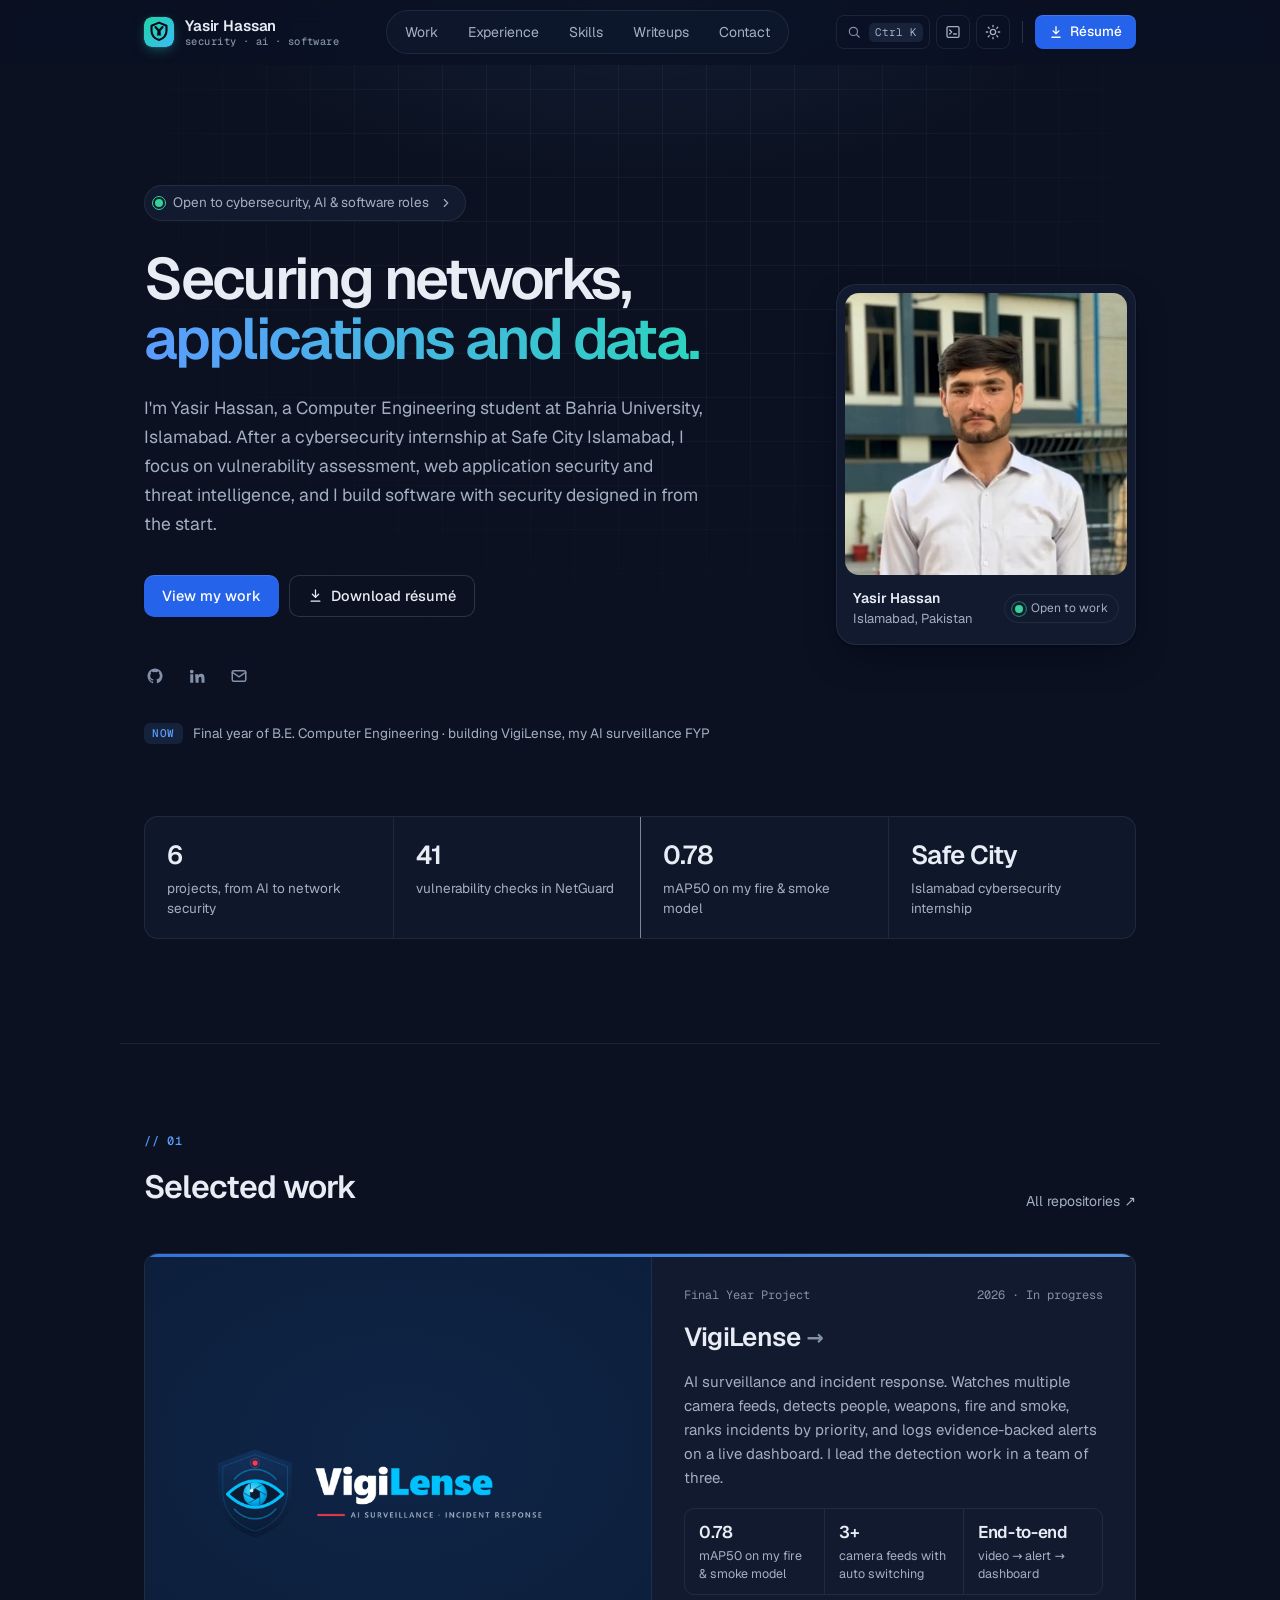
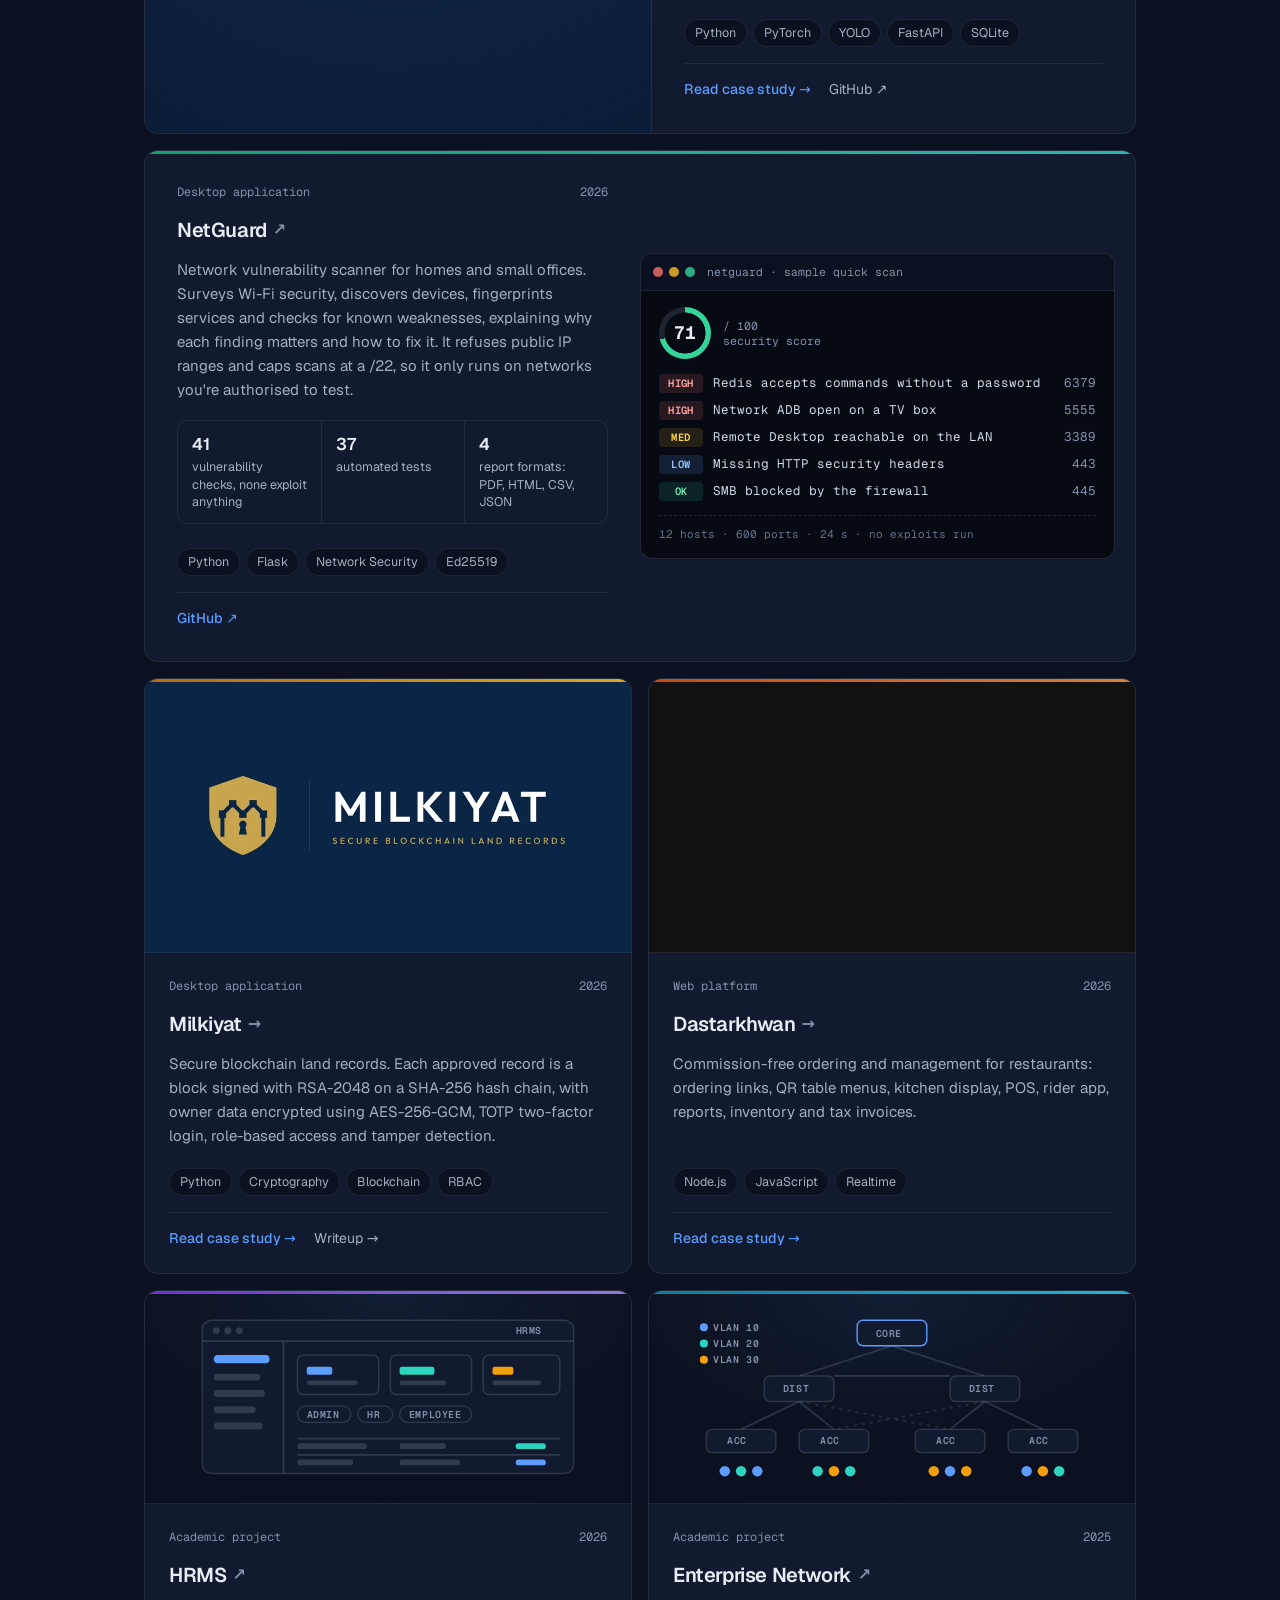
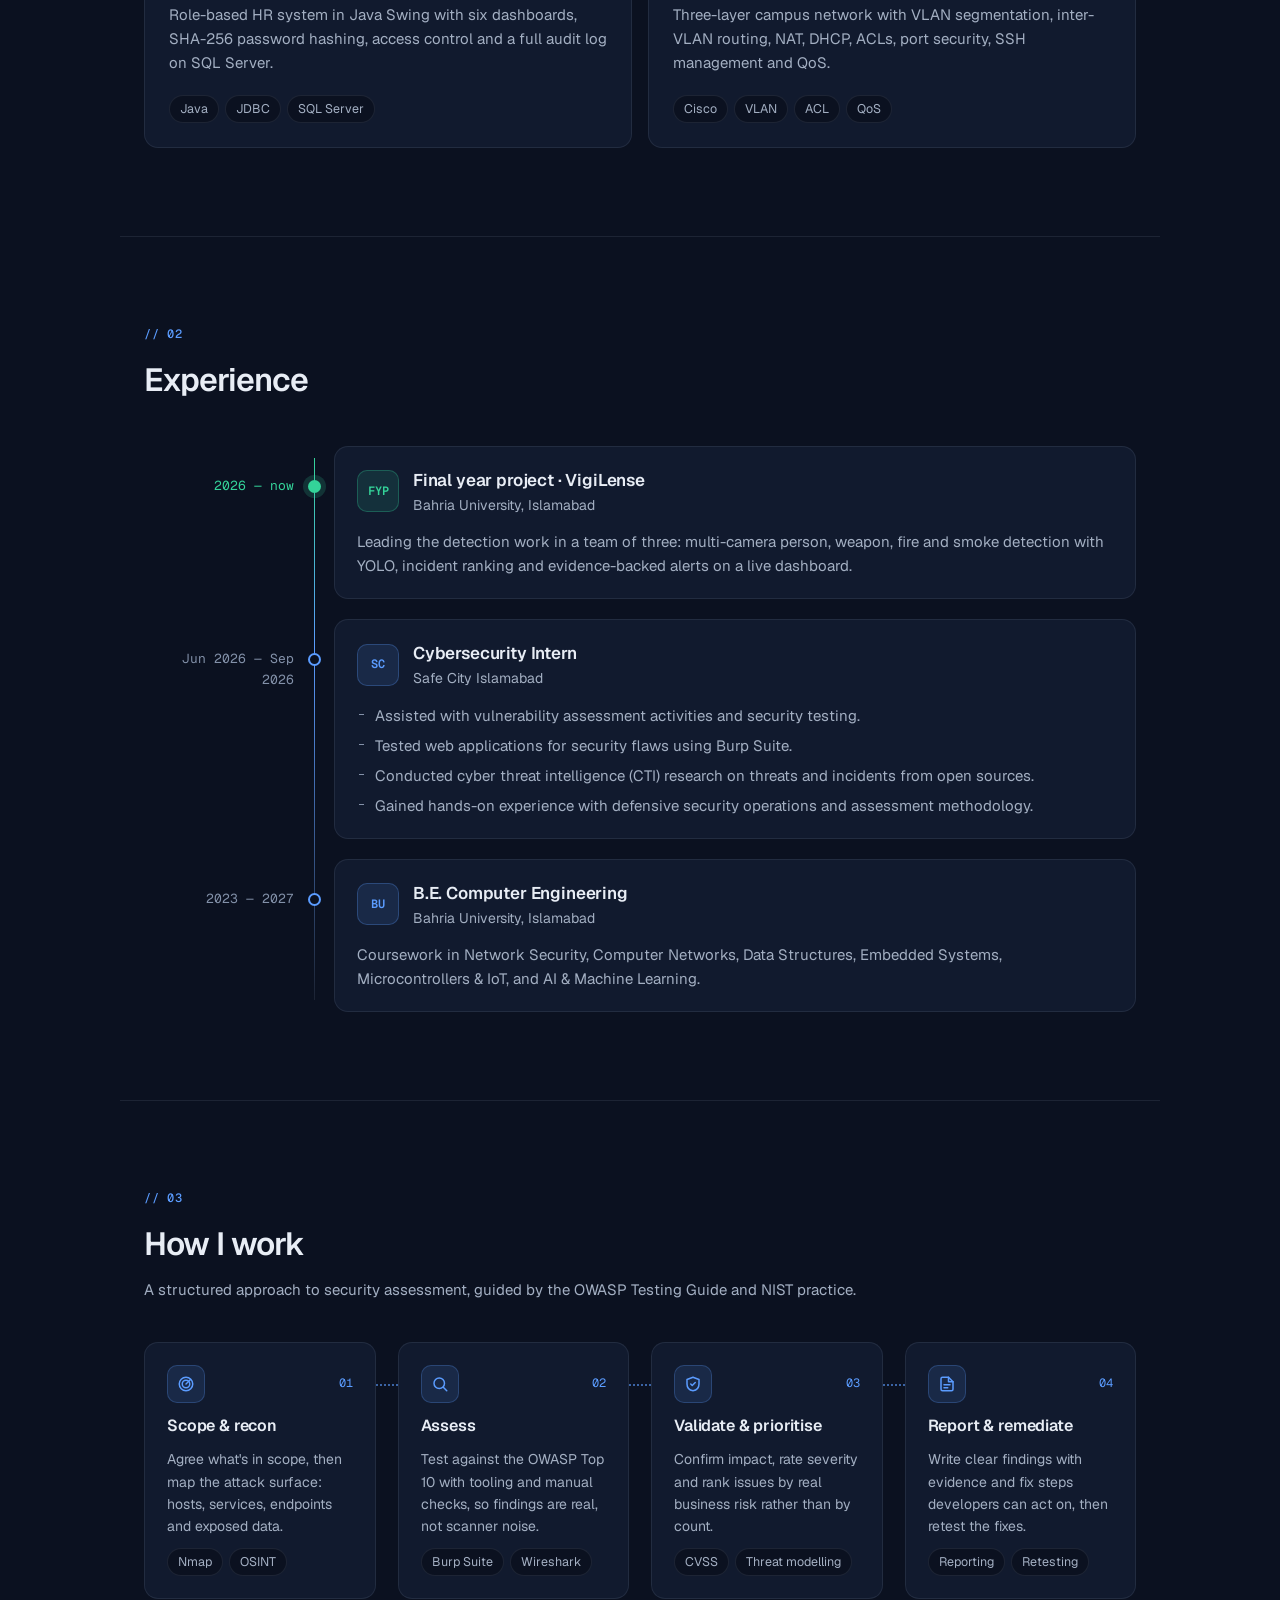
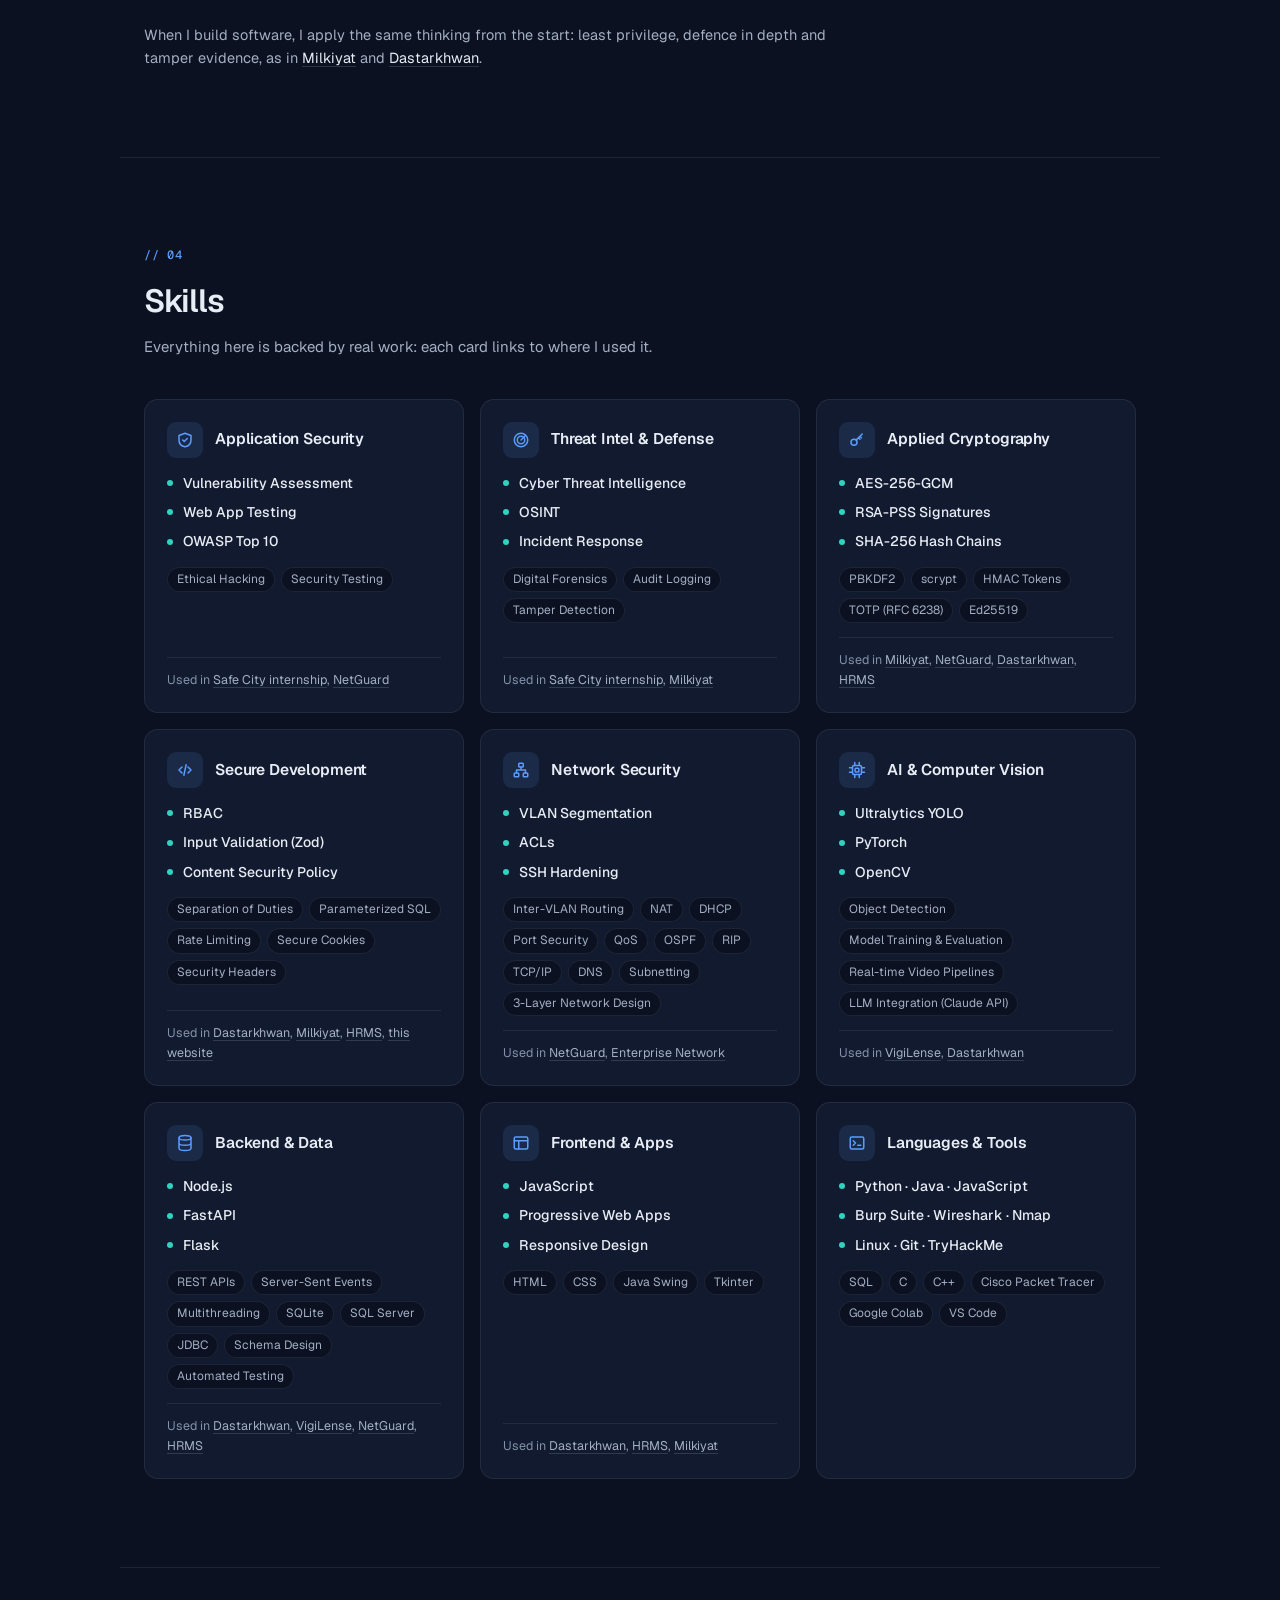
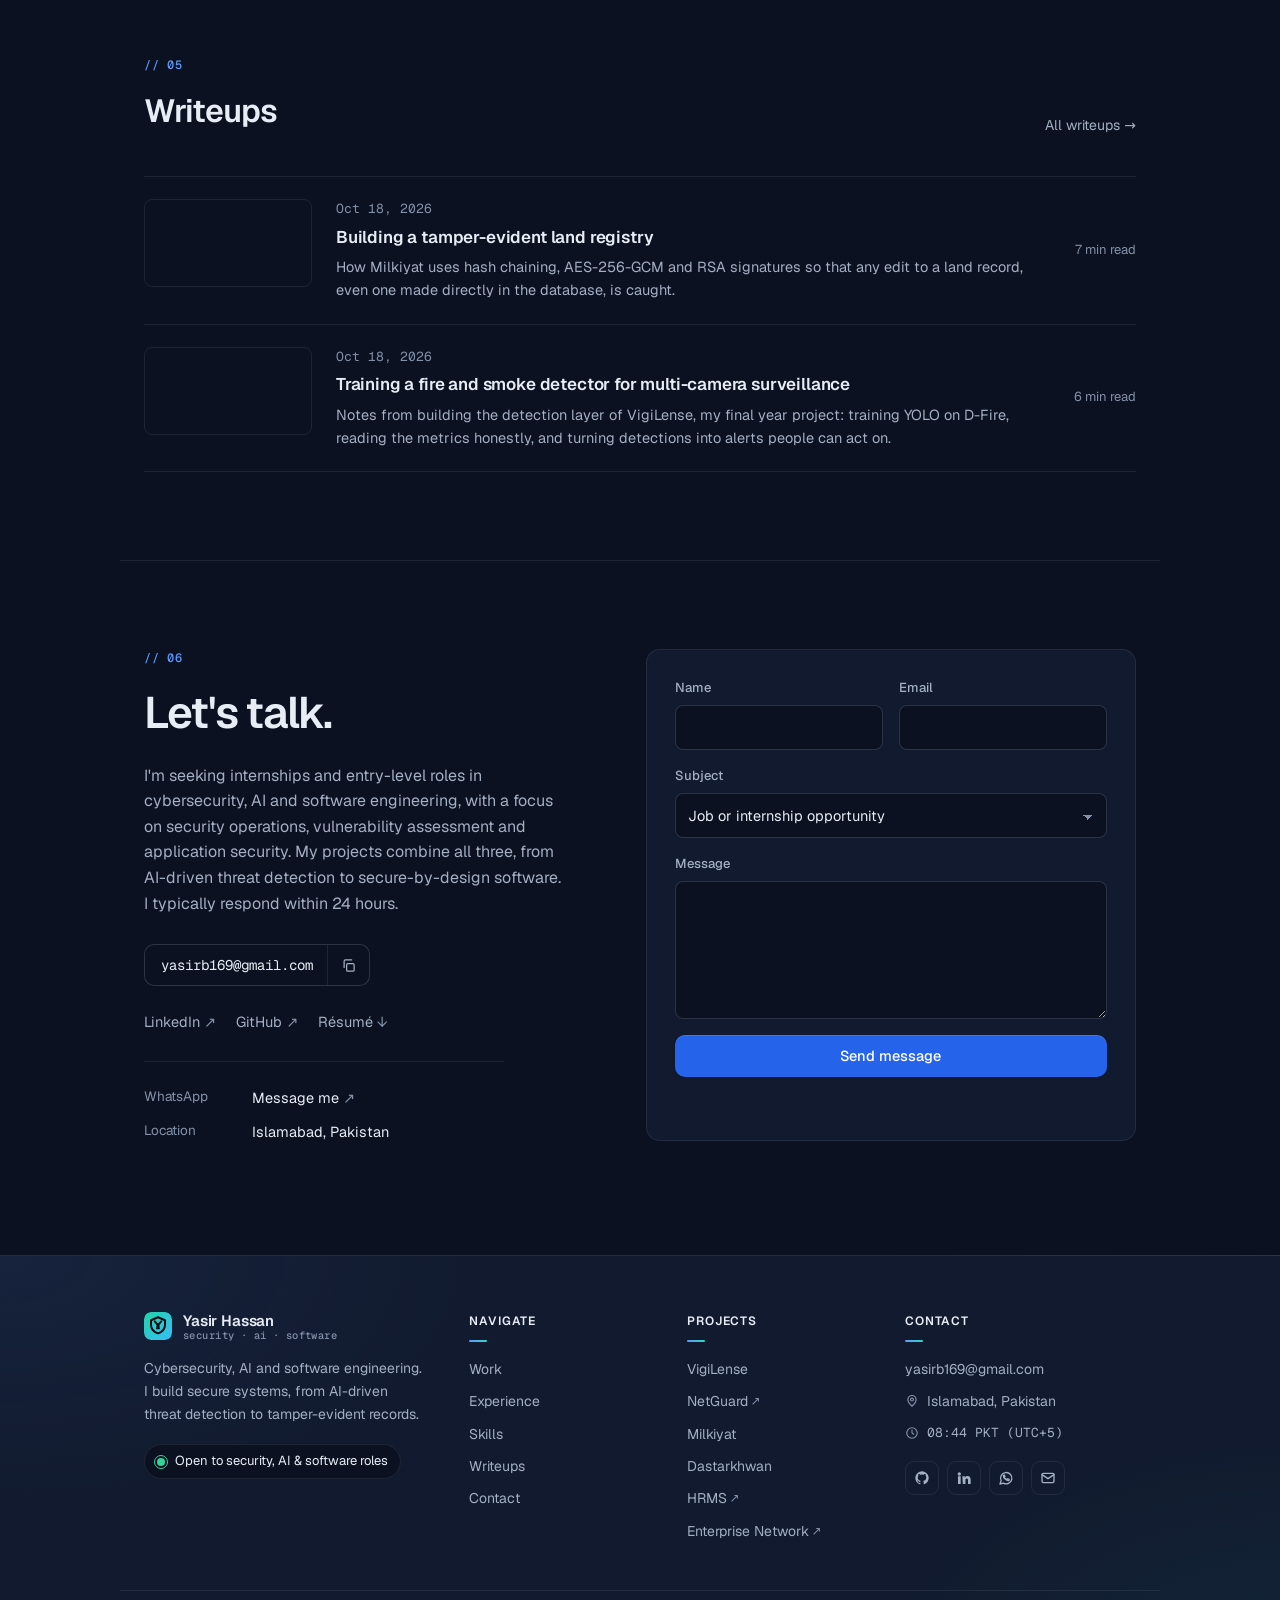
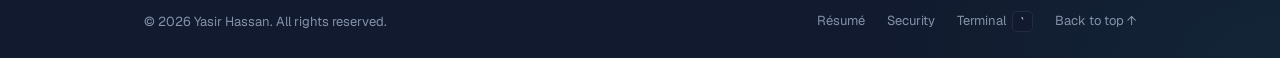
==== commit 043588e2: "Footer: plain copyright line, soft glow and hover effects Co-Authored-By: Claude Opus 5.5 <noreply@a" ====
--- a/index.html
+++ b/index.html
@@ -47,8 +47,8 @@
 <link rel="preload" href="assets/fonts/geist-latin.woff2" as="font" type="font/woff2" crossorigin>
 <link rel="stylesheet" href="css/fonts.css">
 <link rel="preload" href="assets/yasir-hassan.webp" as="image" type="image/webp" fetchpriority="high">
-<link rel="stylesheet" href="css/style.css?v=20261022a">
-<link rel="stylesheet" href="css/post.css?v=20261022a">
+<link rel="stylesheet" href="css/style.css?v=20261022b">
+<link rel="stylesheet" href="css/post.css?v=20261022b">
 </head>
 <body>
 <a class="skip" href="#main">Skip to content</a>
@@ -531,7 +531,7 @@
     </div>
   </div>
   <div class="container footer-bottom">
-    <span>© <span id="year">2026</span> Yasir Hassan · Hand-built with HTML, CSS &amp; JS · No trackers</span>
+    <span>© <span id="year">2026</span> Yasir Hassan. All rights reserved.</span>
     <nav aria-label="Legal">
       <a href="assets/Yasir_Hassan_Resume.pdf" download>Résumé</a>
       <a href="/security/">Security</a>
@@ -574,7 +574,7 @@
 
 <div class="toast" id="toast" role="status" aria-live="polite"></div>
 
-<script src="js/main.js?v=20261022a" defer></script>
-<script src="js/terminal.js?v=20261022a" defer></script>
+<script src="js/main.js?v=20261022b" defer></script>
+<script src="js/terminal.js?v=20261022b" defer></script>
 </body>
 </html>
--- a/css/style.css
+++ b/css/style.css
@@ -436,6 +436,45 @@
 .footer-cta h2 { font-size: 22px; font-weight: 600; letter-spacing: -.02em; color: var(--text); }
 .footer-cta p { margin-top: 6px; color: var(--text-2); }
 .footer-cta-actions { display: flex; gap: 10px; flex-wrap: wrap; }
+
+/* Footer polish: soft glow, heading accents and hover effects */
+.footer {
+  background:
+    radial-gradient(55% 90% at 0% 0%, color-mix(in srgb, var(--accent) 7%, transparent), transparent 70%),
+    radial-gradient(45% 80% at 100% 100%, color-mix(in srgb, var(--accent-2) 6%, transparent), transparent 70%),
+    var(--bg-elev);
+}
+.footer-col h2::after {
+  content: ""; display: block; width: 18px; height: 2px; margin-top: 9px; border-radius: 2px;
+  background: linear-gradient(90deg, var(--accent), var(--accent-2)); transition: width .3s;
+}
+.footer-col:hover h2::after { width: 34px; }
+.footer-col > a { display: inline-flex; align-items: center; transition: color .2s; }
+.footer-col > a::before {
+  content: ""; width: 0; height: 1.5px; margin-right: 0; border-radius: 2px;
+  background: linear-gradient(90deg, var(--accent), var(--accent-2)); transition: width .2s, margin-right .2s;
+}
+.footer-col > a:hover { color: var(--text); }
+.footer-col > a:hover::before { width: 10px; margin-right: 8px; }
+.footer-col > a .ext { margin-left: 3px; transition: transform .2s, color .2s; }
+.footer-col > a:hover .ext { transform: translate(2px, -2px); color: var(--accent); }
+.footer .brand img { transition: transform .3s, box-shadow .3s; }
+.footer .brand:hover img { transform: rotate(-6deg) scale(1.06); box-shadow: 0 6px 18px -4px color-mix(in srgb, var(--accent-2) 60%, transparent); }
+.footer-status { transition: border-color .2s; }
+.footer-status:hover { border-color: color-mix(in srgb, var(--ok) 45%, var(--border-strong)); }
+.footer-social a { transition: color .2s, border-color .2s, background .2s, transform .2s, box-shadow .2s; }
+.footer-social a:hover {
+  color: var(--accent); border-color: color-mix(in srgb, var(--accent) 45%, var(--border-strong)); transform: translateY(-3px);
+  background: color-mix(in srgb, var(--accent) 10%, transparent); box-shadow: 0 8px 18px -8px color-mix(in srgb, var(--accent) 70%, transparent);
+}
+.footer-bottom nav a, .footer-bottom nav button {
+  background: linear-gradient(currentColor, currentColor) no-repeat left bottom / 0 1px; padding-bottom: 2px;
+  transition: color .2s, background-size .25s;
+}
+.footer-bottom nav a:hover, .footer-bottom nav button:hover { color: var(--text); background-size: 100% 1px; }
+@media (prefers-reduced-motion: reduce) {
+  .footer .brand:hover img, .footer-social a:hover, .footer-col > a:hover .ext { transform: none; }
+}
 /* ---------- Command palette ---------- */
 .palette {
   position: fixed; inset: 0; z-index: 200; display: flex; justify-content: center; align-items: flex-start;
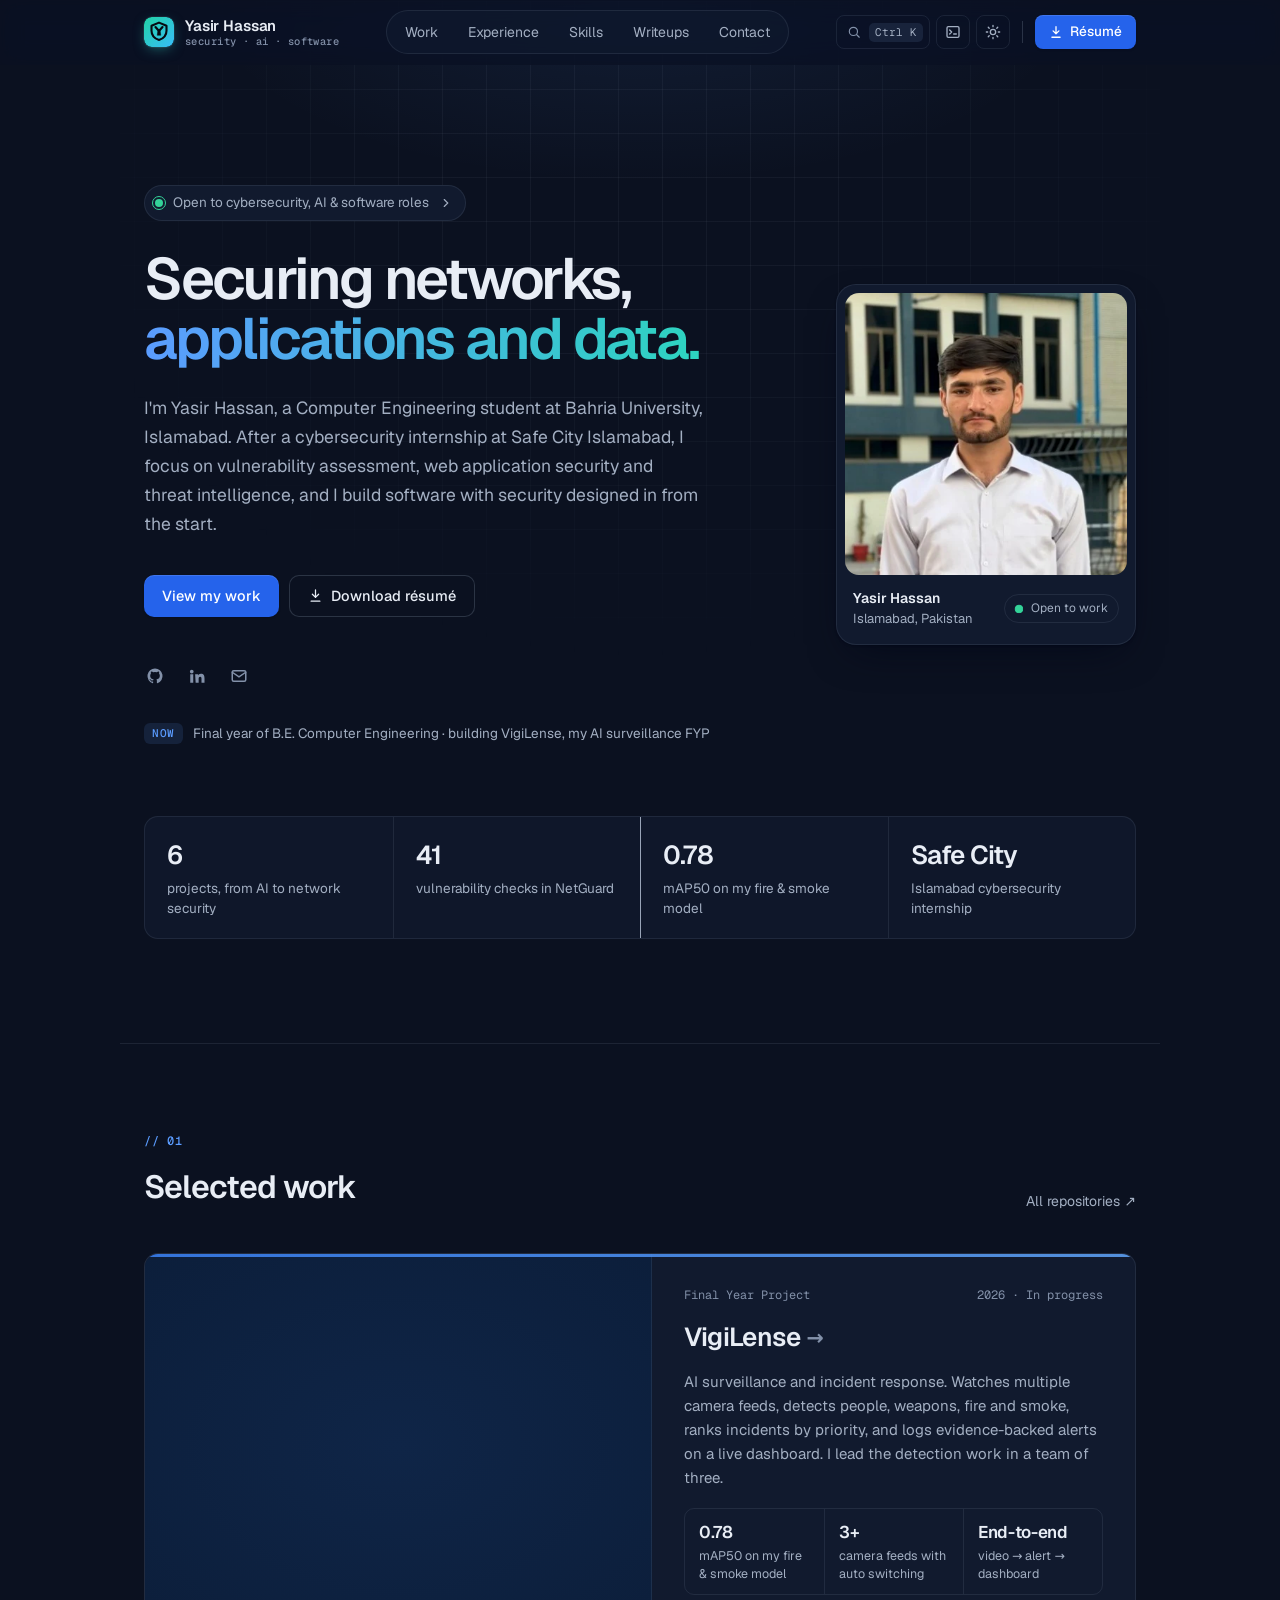
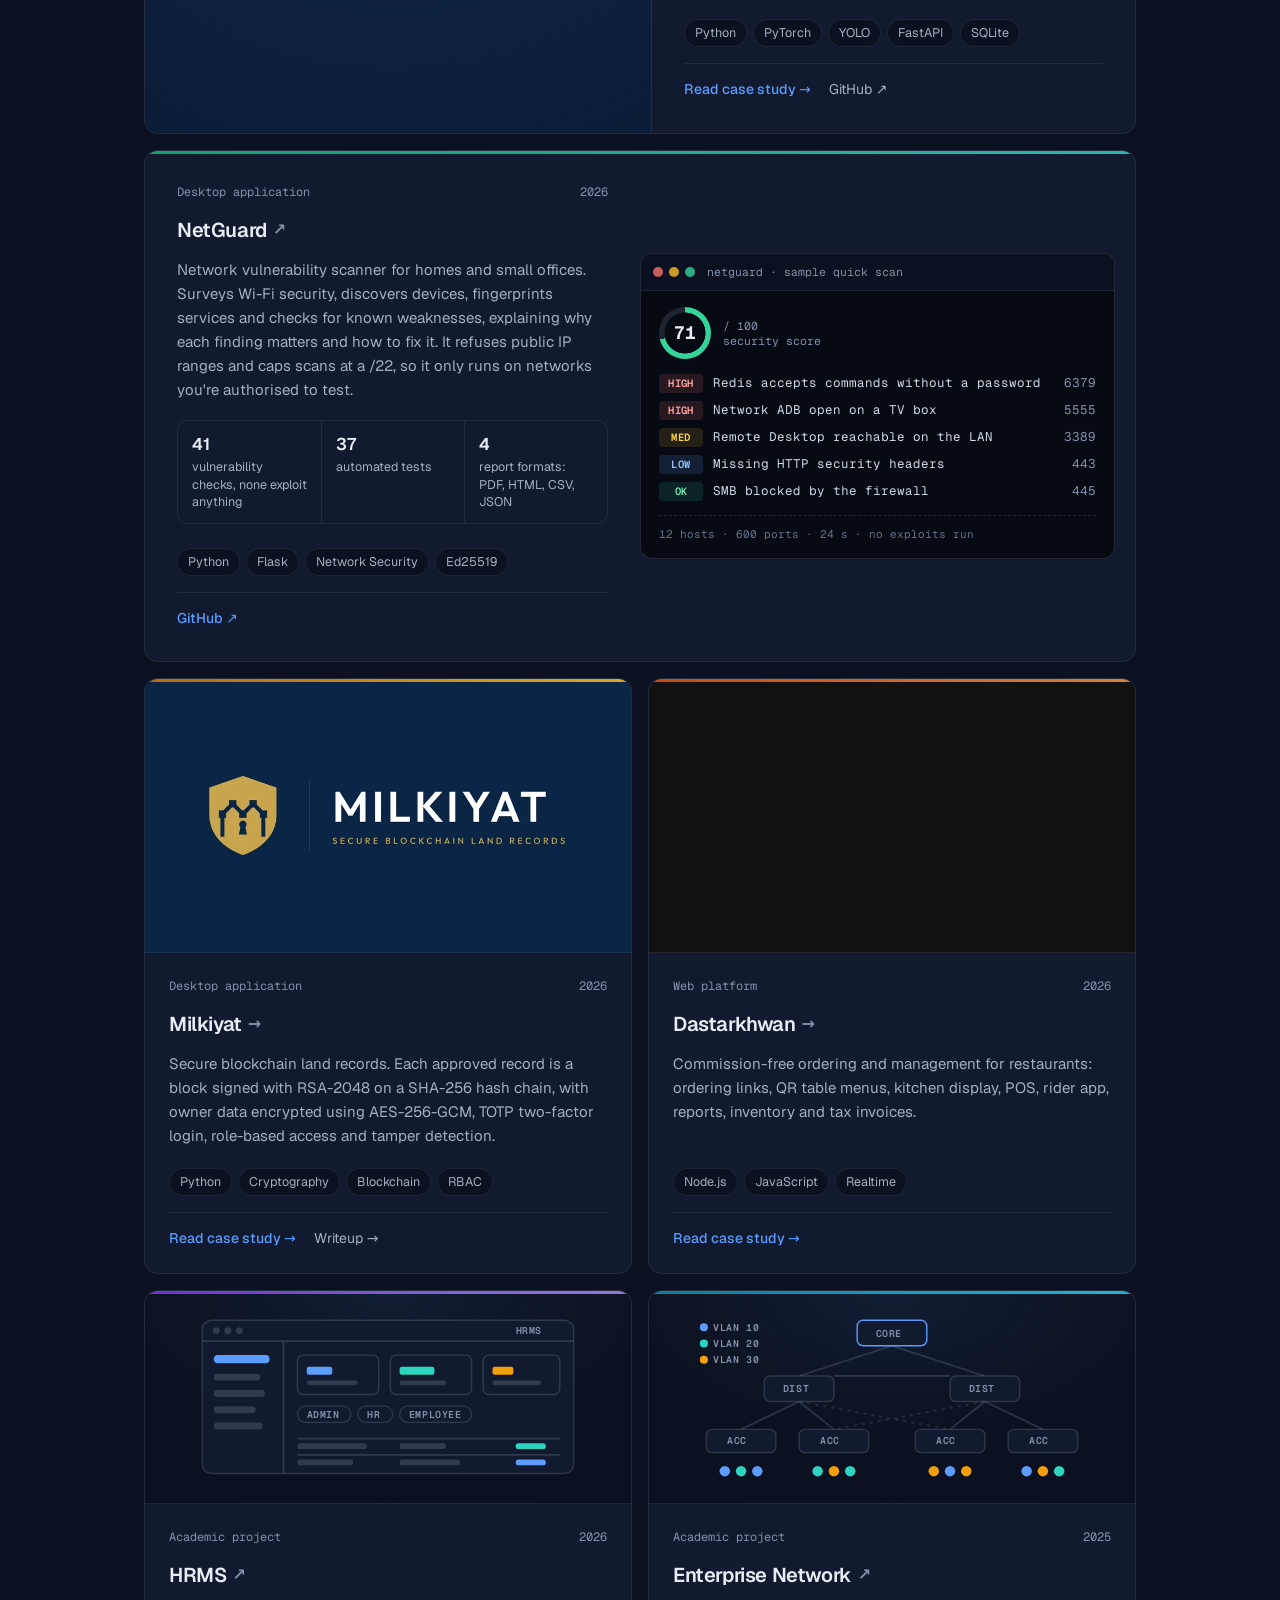
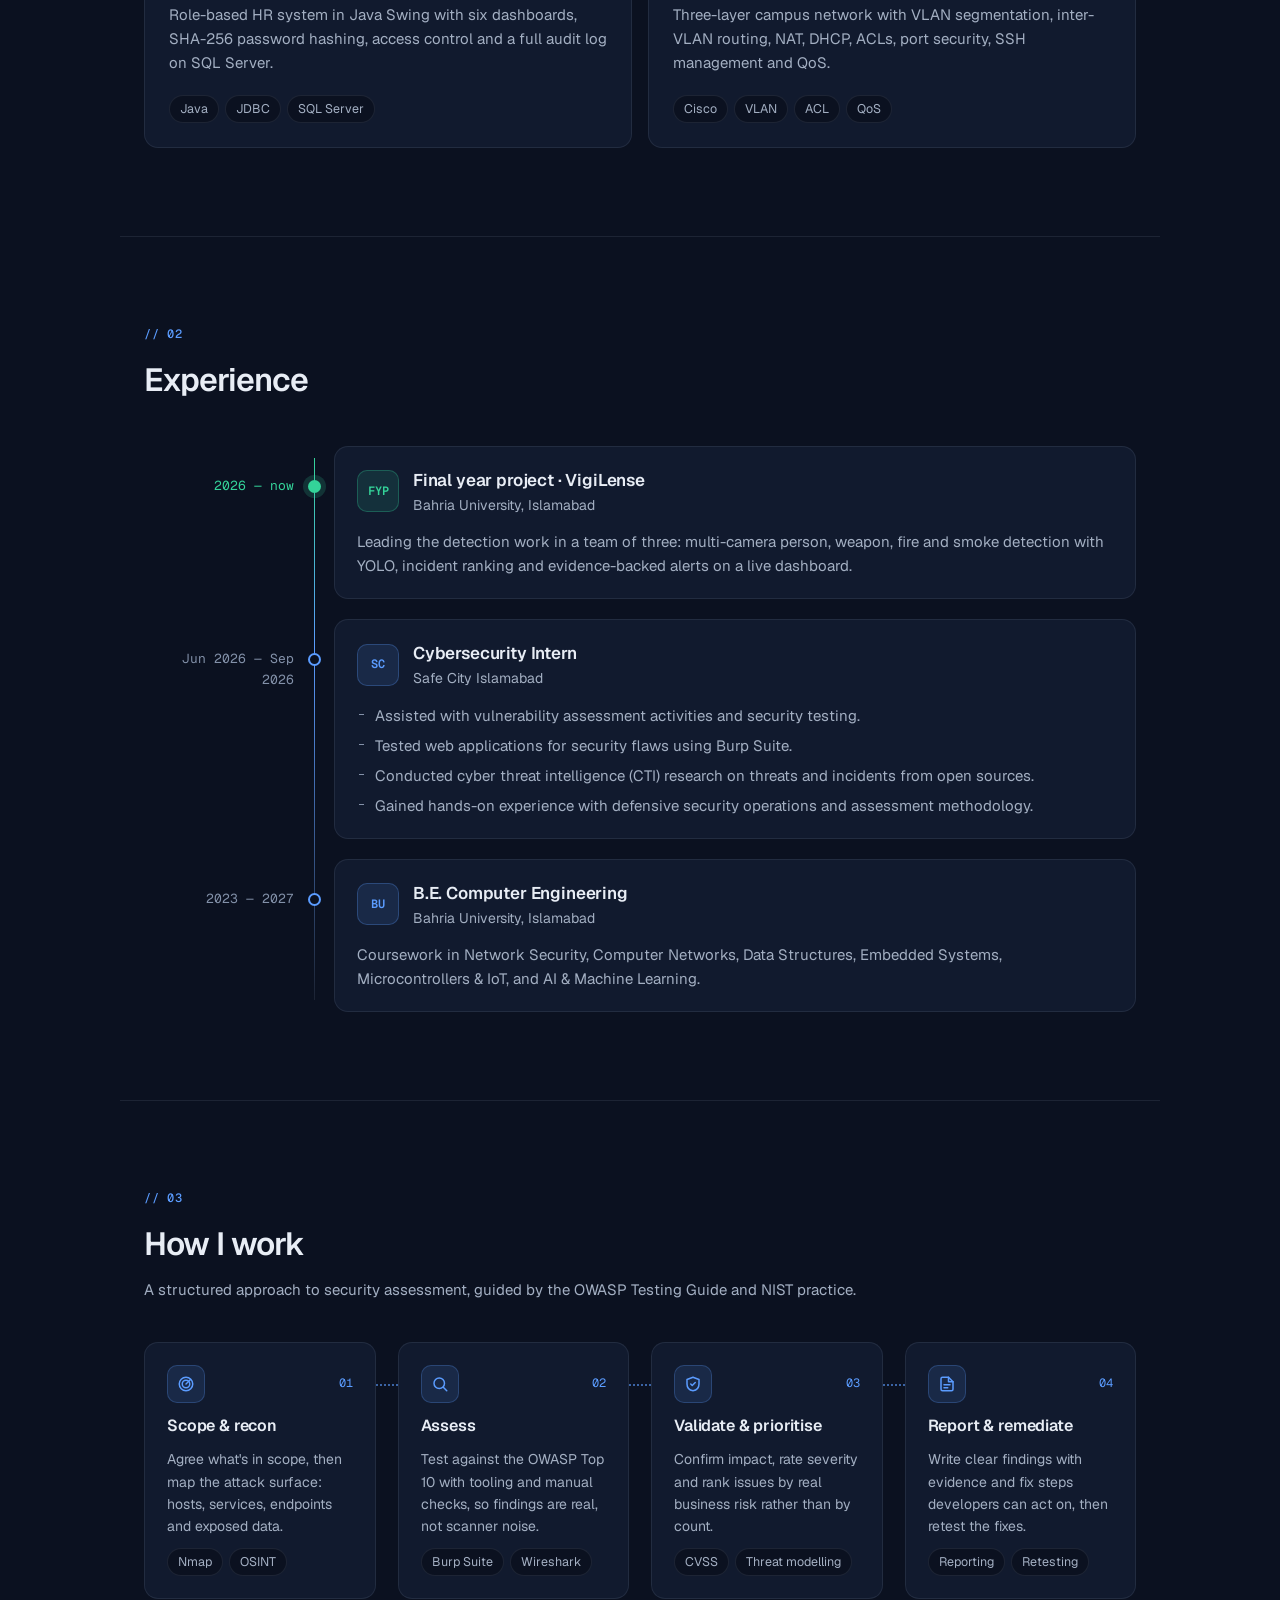
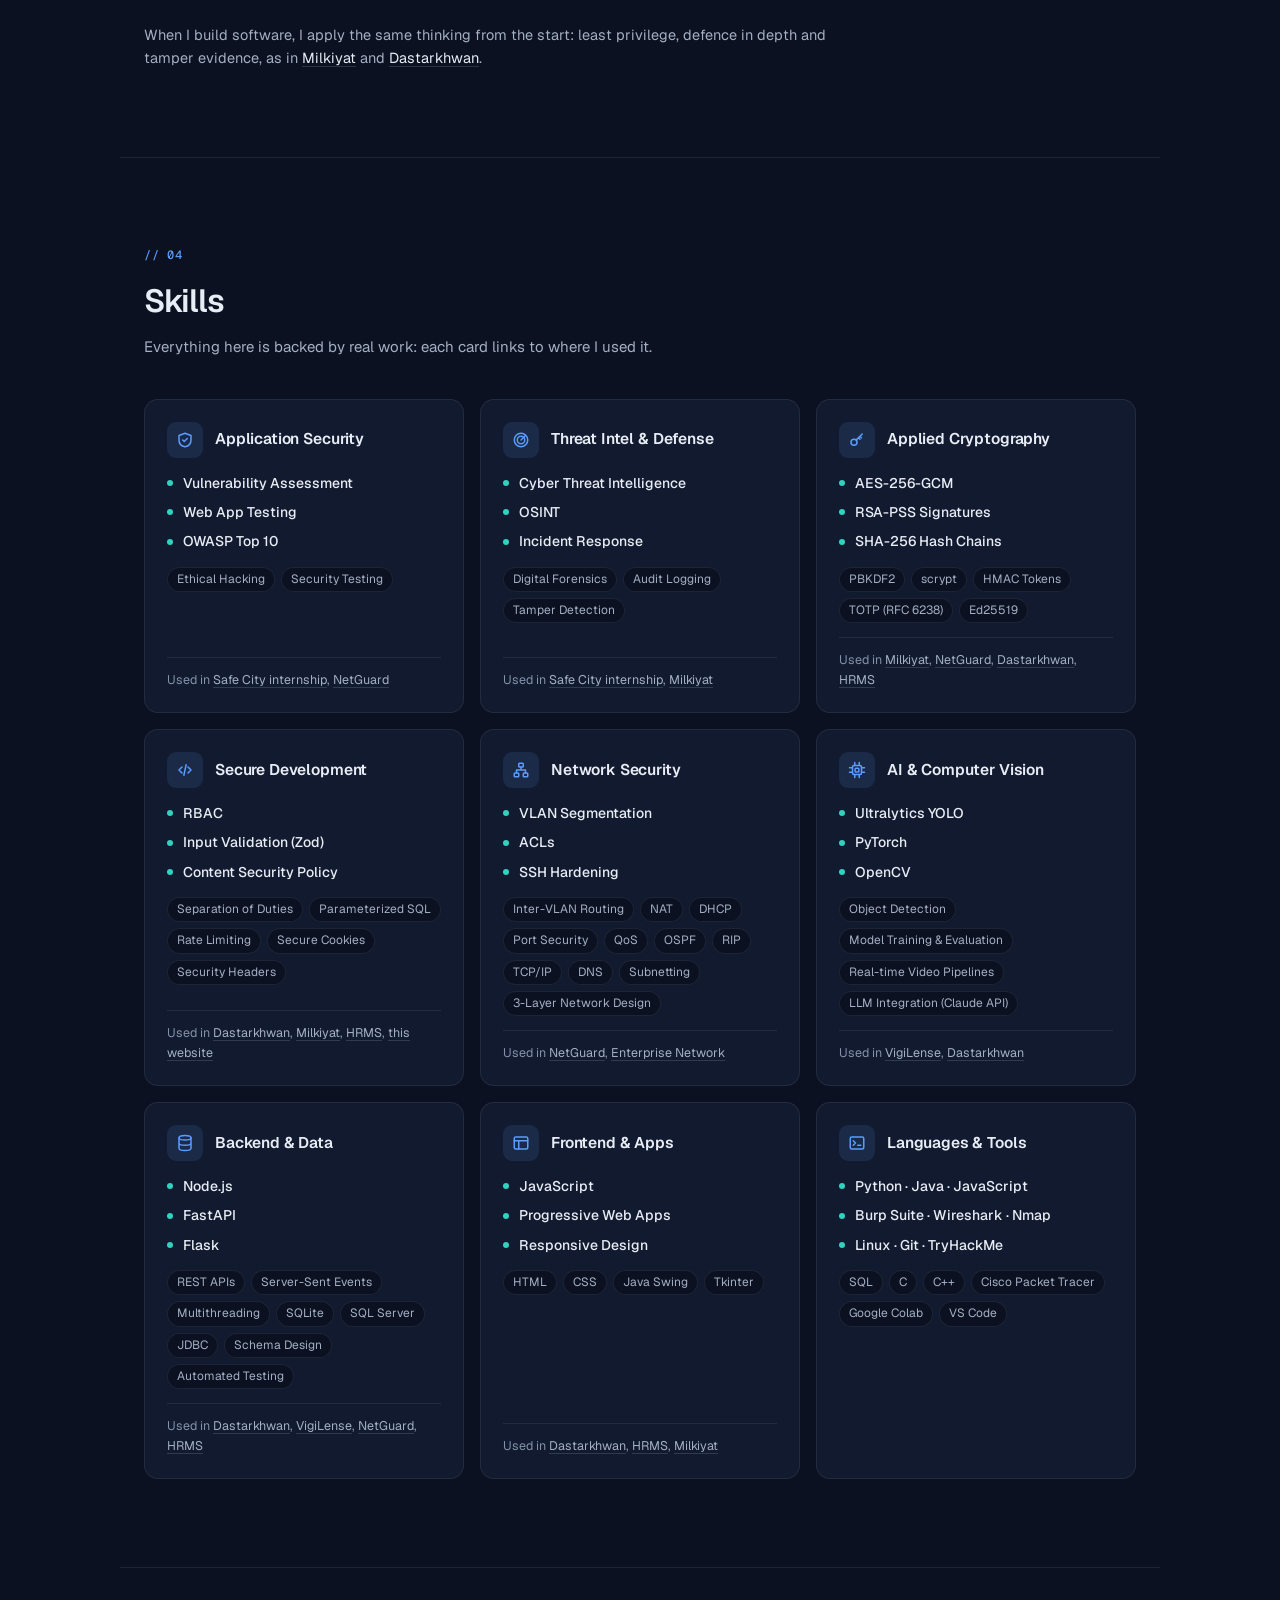
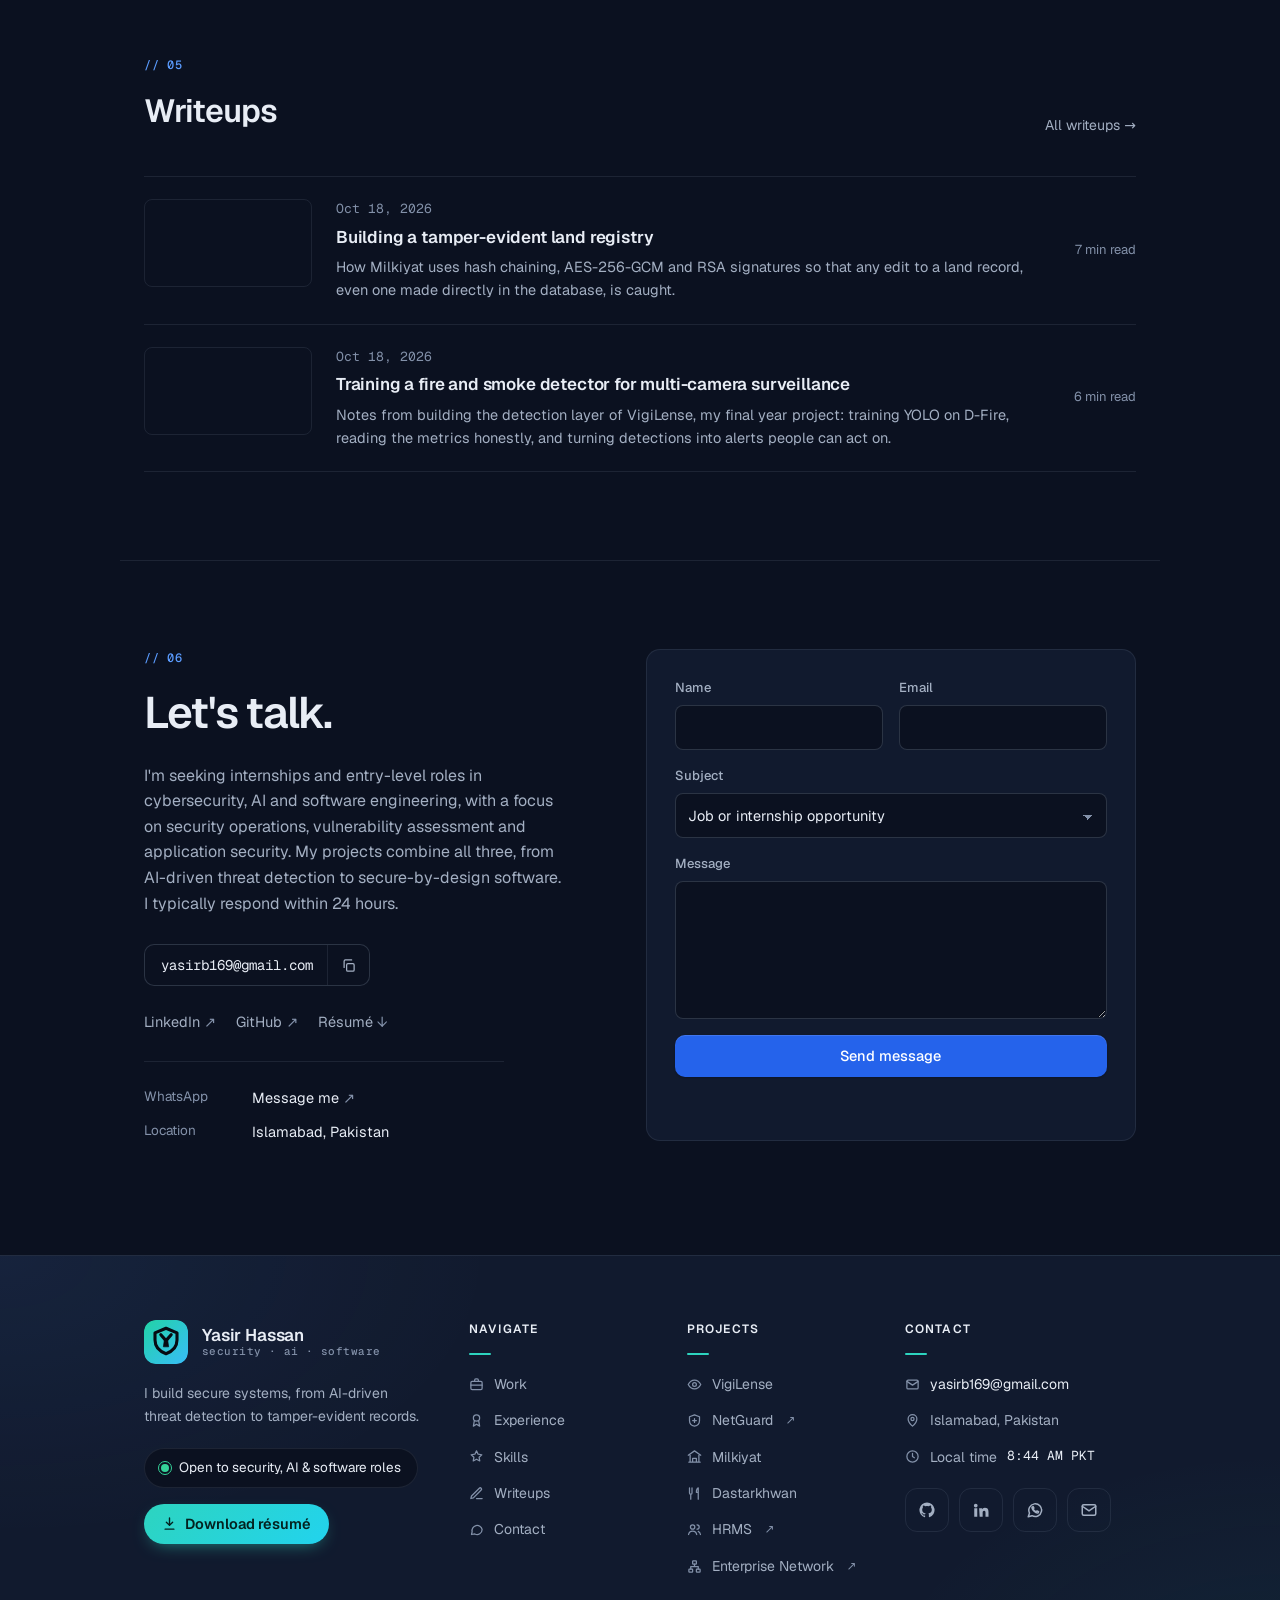
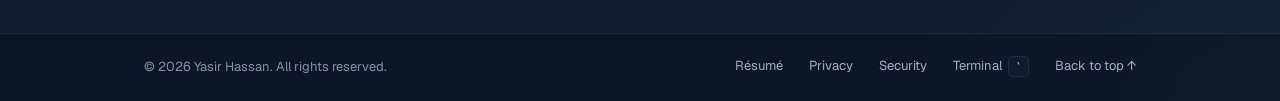
==== commit 1f9cf069: "New footer design with icons, résumé button and a Privacy page Footer matches the new mock-up: large" ====
--- a/index.html
+++ b/index.html
@@ -47,8 +47,8 @@
 <link rel="preload" href="assets/fonts/geist-latin.woff2" as="font" type="font/woff2" crossorigin>
 <link rel="stylesheet" href="css/fonts.css">
 <link rel="preload" href="assets/yasir-hassan.webp" as="image" type="image/webp" fetchpriority="high">
-<link rel="stylesheet" href="css/style.css?v=20261022b">
-<link rel="stylesheet" href="css/post.css?v=20261022b">
+<link rel="stylesheet" href="css/style.css?v=20261022d">
+<link rel="stylesheet" href="css/post.css?v=20261022d">
 </head>
 <body>
 <a class="skip" href="#main">Skip to content</a>
@@ -496,32 +496,33 @@
 <footer class="footer">
   <div class="container footer-top">
     <div class="footer-about">
-      <a href="#main" class="brand"><img src="assets/favicon.svg?v=3" alt="" width="28" height="28"><span class="brand-text"><span class="brand-name">Yasir Hassan</span><span class="brand-tag">security · ai · software</span></span></a>
-      <p>Cybersecurity, AI and software engineering. I build secure systems, from AI-driven threat detection to tamper-evident records.</p>
+      <a href="#main" class="brand"><img src="assets/favicon.svg?v=3" alt="" width="44" height="44"><span class="brand-text"><span class="brand-name">Yasir Hassan</span><span class="brand-tag">security · ai · software</span></span></a>
+      <p>I build secure systems, from AI-driven threat detection to tamper-evident records.</p>
       <span class="footer-status"><span class="pulse" aria-hidden="true"></span>Open to security, AI &amp; software roles</span>
+      <a class="btn btn-teal footer-resume" href="assets/Yasir_Hassan_Resume.pdf" download><svg width="15" height="15" viewBox="0 0 24 24" fill="none" stroke="currentColor" stroke-width="2.2" stroke-linecap="round" stroke-linejoin="round" aria-hidden="true"><path d="M12 3v12m-5-5 5 5 5-5M5 21h14"/></svg>Download résumé</a>
     </div>
     <nav class="footer-col" aria-label="Site">
       <h2>Navigate</h2>
-      <a href="#work">Work</a>
-      <a href="#experience">Experience</a>
-      <a href="#skills">Skills</a>
-      <a href="writeups/">Writeups</a>
-      <a href="#contact">Contact</a>
+      <a href="#work"><svg class="fi" width="15" height="15" viewBox="0 0 24 24" fill="none" stroke="currentColor" stroke-width="2" stroke-linecap="round" stroke-linejoin="round" aria-hidden="true"><rect x="3" y="7" width="18" height="13" rx="2"/><path d="M9 7V5a2 2 0 0 1 2-2h2a2 2 0 0 1 2 2v2M3 13h18"/></svg>Work</a>
+      <a href="#experience"><svg class="fi" width="15" height="15" viewBox="0 0 24 24" fill="none" stroke="currentColor" stroke-width="2" stroke-linecap="round" stroke-linejoin="round" aria-hidden="true"><circle cx="12" cy="8" r="5"/><path d="m8.5 12.5-1.5 8.5 5-3 5 3-1.5-8.5"/></svg>Experience</a>
+      <a href="#skills"><svg class="fi" width="15" height="15" viewBox="0 0 24 24" fill="none" stroke="currentColor" stroke-width="2" stroke-linecap="round" stroke-linejoin="round" aria-hidden="true"><path d="m12 3 2.6 5.3 5.9.9-4.3 4.1 1 5.8L12 16.4 6.8 19.1l1-5.8L3.5 9.2l5.9-.9z"/></svg>Skills</a>
+      <a href="writeups/"><svg class="fi" width="15" height="15" viewBox="0 0 24 24" fill="none" stroke="currentColor" stroke-width="2" stroke-linecap="round" stroke-linejoin="round" aria-hidden="true"><path d="M12 20h9"/><path d="M16.5 3.5a2.1 2.1 0 0 1 3 3L7 19l-4 1 1-4z"/></svg>Writeups</a>
+      <a href="#contact"><svg class="fi" width="15" height="15" viewBox="0 0 24 24" fill="none" stroke="currentColor" stroke-width="2" stroke-linecap="round" stroke-linejoin="round" aria-hidden="true"><path d="M21 12a8 8 0 0 1-11.6 7.1L4 20l1-4.4A8 8 0 1 1 21 12z"/></svg>Contact</a>
     </nav>
     <nav class="footer-col" aria-label="Projects">
       <h2>Projects</h2>
-      <a href="projects/vigilense/">VigiLense</a>
-      <a href="https://github.com/yasirhassan-sec/netguard" target="_blank" rel="noopener">NetGuard <span class="ext" aria-hidden="true">↗</span></a>
-      <a href="projects/milkiyat/">Milkiyat</a>
-      <a href="projects/dastarkhwan/">Dastarkhwan</a>
-      <a href="https://github.com/yasirhassan-sec/HRMS-Java-JDBC" target="_blank" rel="noopener">HRMS <span class="ext" aria-hidden="true">↗</span></a>
-      <a href="https://github.com/yasirhassan-sec/Enterprise-Network-Simulation-Cisco-Packet-Tracer-" target="_blank" rel="noopener">Enterprise Network <span class="ext" aria-hidden="true">↗</span></a>
+      <a href="projects/vigilense/"><svg class="fi" width="15" height="15" viewBox="0 0 24 24" fill="none" stroke="currentColor" stroke-width="2" stroke-linecap="round" stroke-linejoin="round" aria-hidden="true"><path d="M2 12s3.6-7 10-7 10 7 10 7-3.6 7-10 7-10-7-10-7z"/><circle cx="12" cy="12" r="3"/></svg>VigiLense</a>
+      <a href="https://github.com/yasirhassan-sec/netguard" target="_blank" rel="noopener"><svg class="fi" width="15" height="15" viewBox="0 0 24 24" fill="none" stroke="currentColor" stroke-width="2" stroke-linecap="round" stroke-linejoin="round" aria-hidden="true"><path d="M12 3 4 6v6c0 5 3.4 8.3 8 9 4.6-.7 8-4 8-9V6z"/><path d="M9 12h6M12 9v6"/></svg>NetGuard <span class="ext" aria-hidden="true">↗</span></a>
+      <a href="projects/milkiyat/"><svg class="fi" width="15" height="15" viewBox="0 0 24 24" fill="none" stroke="currentColor" stroke-width="2" stroke-linecap="round" stroke-linejoin="round" aria-hidden="true"><path d="M3 21h18M5 21V10M19 21V10M9 21v-6h6v6M2 10l10-7 10 7"/></svg>Milkiyat</a>
+      <a href="projects/dastarkhwan/"><svg class="fi" width="15" height="15" viewBox="0 0 24 24" fill="none" stroke="currentColor" stroke-width="2" stroke-linecap="round" stroke-linejoin="round" aria-hidden="true"><path d="M4 3v8a2 2 0 0 0 2 2h0a2 2 0 0 0 2-2V3M6 13v8M18 21V3c-2 1-3 4-3 7h3"/></svg>Dastarkhwan</a>
+      <a href="https://github.com/yasirhassan-sec/HRMS-Java-JDBC" target="_blank" rel="noopener"><svg class="fi" width="15" height="15" viewBox="0 0 24 24" fill="none" stroke="currentColor" stroke-width="2" stroke-linecap="round" stroke-linejoin="round" aria-hidden="true"><circle cx="9" cy="8" r="3.5"/><path d="M2.5 20c.6-3.6 3.3-5.5 6.5-5.5s5.9 1.9 6.5 5.5M16 4.5a3.5 3.5 0 0 1 0 7M21.5 20c-.3-2.4-1.6-4-3.5-4.9"/></svg>HRMS <span class="ext" aria-hidden="true">↗</span></a>
+      <a href="https://github.com/yasirhassan-sec/Enterprise-Network-Simulation-Cisco-Packet-Tracer-" target="_blank" rel="noopener"><svg class="fi" width="15" height="15" viewBox="0 0 24 24" fill="none" stroke="currentColor" stroke-width="2" stroke-linecap="round" stroke-linejoin="round" aria-hidden="true"><rect x="9" y="3" width="6" height="5" rx="1"/><rect x="3" y="16" width="6" height="5" rx="1"/><rect x="15" y="16" width="6" height="5" rx="1"/><path d="M12 8v4M6 16v-4h12v4"/></svg>Enterprise Network <span class="ext" aria-hidden="true">↗</span></a>
     </nav>
     <div class="footer-col">
       <h2>Contact</h2>
-      <a href="mailto:yasirb169@gmail.com">yasirb169@gmail.com</a>
-      <span class="footer-meta"><svg width="14" height="14" viewBox="0 0 24 24" fill="none" stroke="currentColor" stroke-width="2" stroke-linecap="round" stroke-linejoin="round" aria-hidden="true"><path d="M12 21s-7-6.2-7-11.5a7 7 0 0 1 14 0C19 14.8 12 21 12 21z"/><circle cx="12" cy="9.5" r="2.5"/></svg>Islamabad, Pakistan</span>
-      <span class="footer-meta footer-time"><svg width="14" height="14" viewBox="0 0 24 24" fill="none" stroke="currentColor" stroke-width="2" stroke-linecap="round" stroke-linejoin="round" aria-hidden="true"><circle cx="12" cy="12" r="9"/><path d="M12 7v5l3 2"/></svg><span data-local-time>PKT (UTC+5)</span></span>
+      <a class="footer-email" href="mailto:yasirb169@gmail.com"><svg class="fi" width="15" height="15" viewBox="0 0 24 24" fill="none" stroke="currentColor" stroke-width="2" stroke-linecap="round" stroke-linejoin="round" aria-hidden="true"><rect x="3" y="5" width="18" height="14" rx="2"/><path d="m3 7 9 6 9-6"/></svg>yasirb169@gmail.com</a>
+      <span class="footer-meta"><svg class="fi" width="15" height="15" viewBox="0 0 24 24" fill="none" stroke="currentColor" stroke-width="2" stroke-linecap="round" stroke-linejoin="round" aria-hidden="true"><path d="M12 21s-7-6.2-7-11.5a7 7 0 0 1 14 0C19 14.8 12 21 12 21z"/><circle cx="12" cy="9.5" r="2.5"/></svg>Islamabad, Pakistan</span>
+      <span class="footer-meta"><svg class="fi" width="15" height="15" viewBox="0 0 24 24" fill="none" stroke="currentColor" stroke-width="2" stroke-linecap="round" stroke-linejoin="round" aria-hidden="true"><circle cx="12" cy="12" r="9"/><path d="M12 7v5l3 2"/></svg>Local time <span class="footer-time" data-local-time>PKT</span></span>
       <ul class="footer-social" aria-label="Profiles">
         <li><a href="https://github.com/yasirhassan-sec" target="_blank" rel="noopener" aria-label="GitHub"><svg width="16" height="16" viewBox="0 0 24 24" fill="currentColor" aria-hidden="true"><path d="M12 2a10 10 0 0 0-3.2 19.5c.5.1.7-.2.7-.5v-1.7c-2.8.6-3.4-1.3-3.4-1.3-.5-1.2-1.1-1.5-1.1-1.5-.9-.6.1-.6.1-.6 1 .1 1.5 1 1.5 1 .9 1.6 2.4 1.1 3 .9.1-.7.4-1.1.6-1.4-2.2-.3-4.6-1.1-4.6-5 0-1.1.4-2 1-2.7-.1-.3-.4-1.3.1-2.7 0 0 .8-.3 2.8 1a9.6 9.6 0 0 1 5 0c1.9-1.3 2.8-1 2.8-1 .5 1.4.2 2.4.1 2.7.6.7 1 1.6 1 2.7 0 3.9-2.3 4.7-4.6 5 .4.3.7.9.7 1.9V21c0 .3.2.6.7.5A10 10 0 0 0 12 2z"/></svg></a></li>
         <li><a href="https://www.linkedin.com/in/yasir-hassan-" target="_blank" rel="noopener" aria-label="LinkedIn"><svg width="16" height="16" viewBox="0 0 24 24" fill="currentColor" aria-hidden="true"><path d="M4.98 3.5a2.5 2.5 0 1 1 0 5 2.5 2.5 0 0 1 0-5zM3 9.5h4V21H3zM9.5 9.5h3.8v1.6h.1c.5-1 1.8-2 3.8-2 4 0 4.8 2.6 4.8 6V21h-4v-5.2c0-1.3 0-2.9-1.8-2.9s-2 1.4-2 2.8V21h-4z"/></svg></a></li>
@@ -530,14 +531,17 @@
       </ul>
     </div>
   </div>
-  <div class="container footer-bottom">
-    <span>© <span id="year">2026</span> Yasir Hassan. All rights reserved.</span>
-    <nav aria-label="Legal">
-      <a href="assets/Yasir_Hassan_Resume.pdf" download>Résumé</a>
-      <a href="/security/">Security</a>
+  <div class="footer-bar">
+    <div class="container footer-bottom">
+      <span>© <span id="year">2026</span> Yasir Hassan. All rights reserved.</span>
+      <nav aria-label="Legal">
+        <a href="assets/Yasir_Hassan_Resume.pdf" download>Résumé</a>
+        <a href="/privacy/">Privacy</a>
+        <a href="/security/">Security</a>
       <button type="button" data-open-terminal>Terminal <kbd>`</kbd></button>
-      <a href="#main" class="to-top-link">Back to top ↑</a>
-    </nav>
+        <a href="#main" class="to-top-link">Back to top ↑</a>
+      </nav>
+    </div>
   </div>
 </footer>
 
@@ -574,7 +578,7 @@
 
 <div class="toast" id="toast" role="status" aria-live="polite"></div>
 
-<script src="js/main.js?v=20261022b" defer></script>
-<script src="js/terminal.js?v=20261022b" defer></script>
+<script src="js/main.js?v=20261022d" defer></script>
+<script src="js/terminal.js?v=20261022d" defer></script>
 </body>
 </html>
--- a/css/style.css
+++ b/css/style.css
@@ -449,13 +449,11 @@
   background: linear-gradient(90deg, var(--accent), var(--accent-2)); transition: width .3s;
 }
 .footer-col:hover h2::after { width: 34px; }
-.footer-col > a { display: inline-flex; align-items: center; transition: color .2s; }
-.footer-col > a::before {
-  content: ""; width: 0; height: 1.5px; margin-right: 0; border-radius: 2px;
-  background: linear-gradient(90deg, var(--accent), var(--accent-2)); transition: width .2s, margin-right .2s;
-}
-.footer-col > a:hover { color: var(--text); }
-.footer-col > a:hover::before { width: 10px; margin-right: 8px; }
+.footer-col > a, .footer-meta { display: inline-flex; align-items: center; gap: 10px; }
+.footer-col > a { transition: color .2s, transform .2s; }
+.footer-col .fi { flex: none; color: var(--text-3); transition: color .2s, transform .2s; }
+.footer-col > a:hover { color: var(--text); transform: translateX(3px); }
+.footer-col > a:hover .fi { color: var(--accent-2); transform: scale(1.12); }
 .footer-col > a .ext { margin-left: 3px; transition: transform .2s, color .2s; }
 .footer-col > a:hover .ext { transform: translate(2px, -2px); color: var(--accent); }
 .footer .brand img { transition: transform .3s, box-shadow .3s; }
@@ -473,7 +471,42 @@
 }
 .footer-bottom nav a:hover, .footer-bottom nav button:hover { color: var(--text); background-size: 100% 1px; }
 @media (prefers-reduced-motion: reduce) {
-  .footer .brand:hover img, .footer-social a:hover, .footer-col > a:hover .ext { transform: none; }
+  .footer .brand:hover img, .footer-social a:hover, .footer-col > a:hover, .footer-col > a:hover .fi, .footer-col > a:hover .ext { transform: none; }
+}
+
+/* Footer layout v2: larger brand, résumé button, roomier columns, full-width bottom bar */
+.footer-top { padding-top: 64px; padding-bottom: 56px; }
+.footer-about { display: flex; flex-direction: column; align-items: flex-start; }
+.footer-about p { margin: 18px 0 20px; max-width: 330px; }
+.footer .brand { gap: 14px; }
+.footer .brand img { width: 44px; height: 44px; border-radius: 12px; }
+.footer .brand-name { font-size: 17px; }
+.footer .brand-tag { font-size: 11px; }
+.footer-status { padding: 8px 16px; font-size: 13.5px; }
+.footer-resume { margin-top: 16px; }
+.btn-teal {
+  height: 40px; padding: 0 18px; border-radius: 99px; font-weight: 600; color: #04221f;
+  background: linear-gradient(135deg, #2dd4bf, #22d3ee);
+  box-shadow: 0 6px 18px -8px rgba(45, 212, 191, .7);
+}
+.btn-teal:hover { filter: brightness(1.08); transform: translateY(-1px); box-shadow: 0 10px 24px -8px rgba(45, 212, 191, .8); }
+.btn-teal:active { transform: scale(.97); }
+.footer-col { gap: 14px; }
+.footer-col h2 { margin-bottom: 4px; letter-spacing: .1em; }
+.footer-col h2::after { width: 22px; margin-top: 14px; background: var(--accent-2); }
+.footer-col:hover h2::after { width: 36px; }
+.footer-email { color: var(--text); }
+.footer-meta svg { color: var(--text-3); }
+.footer-time { font-family: var(--mono); font-size: 13px; color: var(--text); }
+.footer-social { gap: 10px; margin-top: 6px; }
+.footer-social a { width: 44px; height: 44px; border-radius: 12px; }
+.footer-social svg { width: 18px; height: 18px; }
+.footer-bar { border-top: 1px solid var(--border); background: color-mix(in srgb, var(--bg) 55%, transparent); }
+.footer-bar .footer-bottom { border-top: 0; padding-top: 22px; padding-bottom: 22px; }
+.footer-bottom nav { gap: 26px; }
+.footer-bottom nav a, .footer-bottom nav button { color: var(--text-2); }
+@media (prefers-reduced-motion: reduce) {
+  .btn-teal:hover, .btn-teal:active { transform: none; }
 }
 /* ---------- Command palette ---------- */
 .palette {
